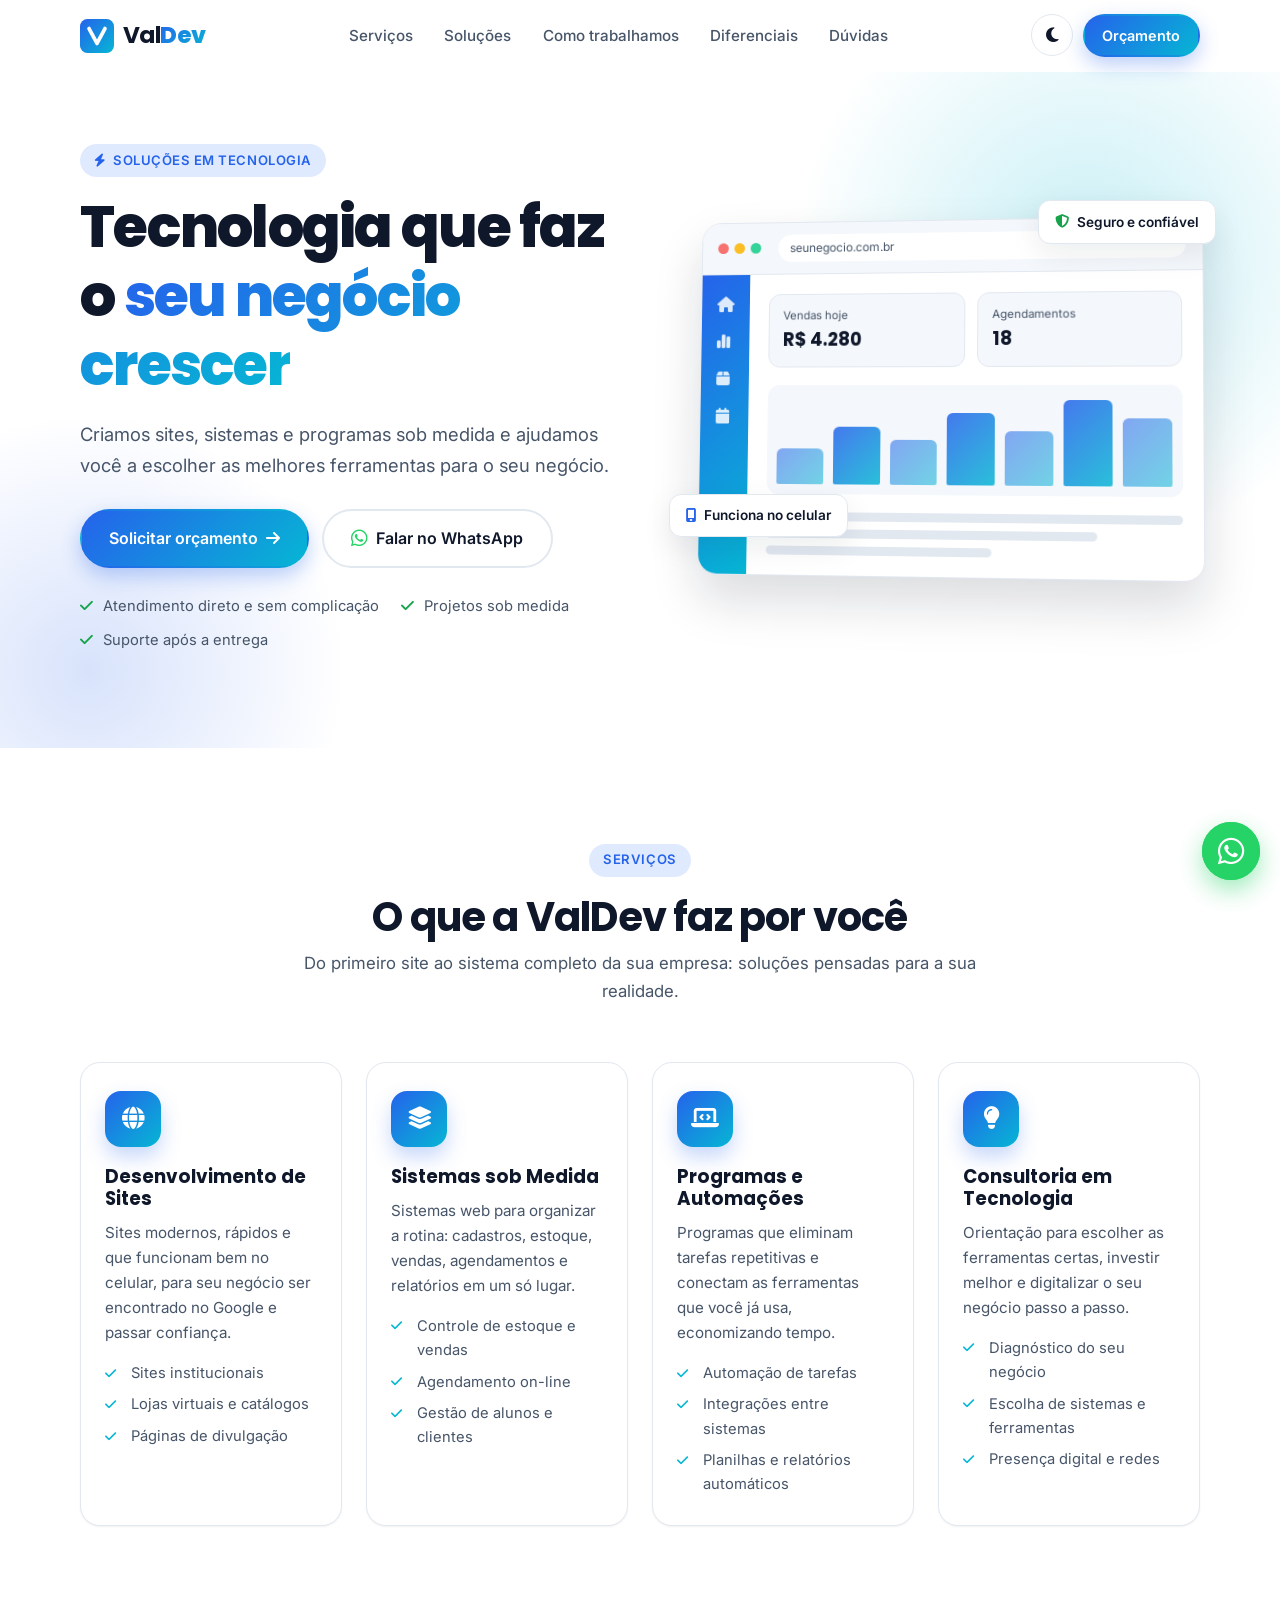
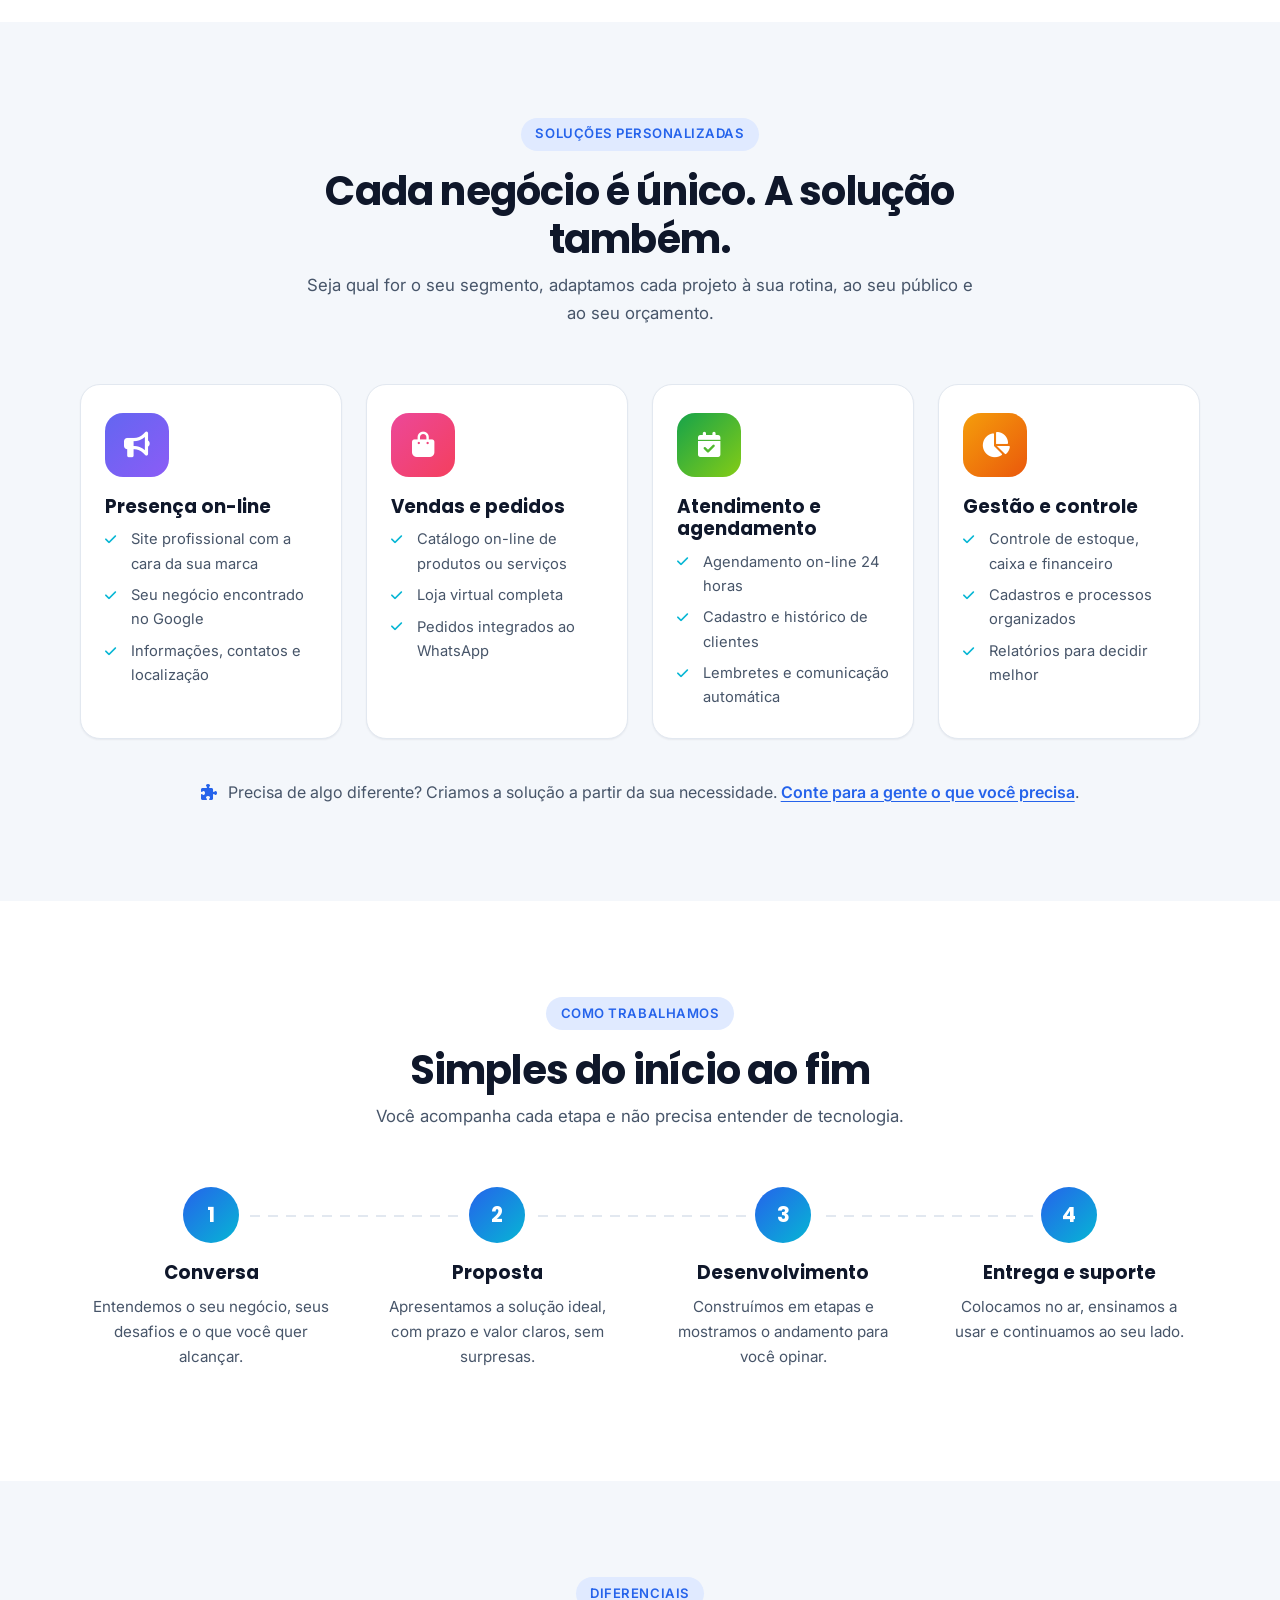
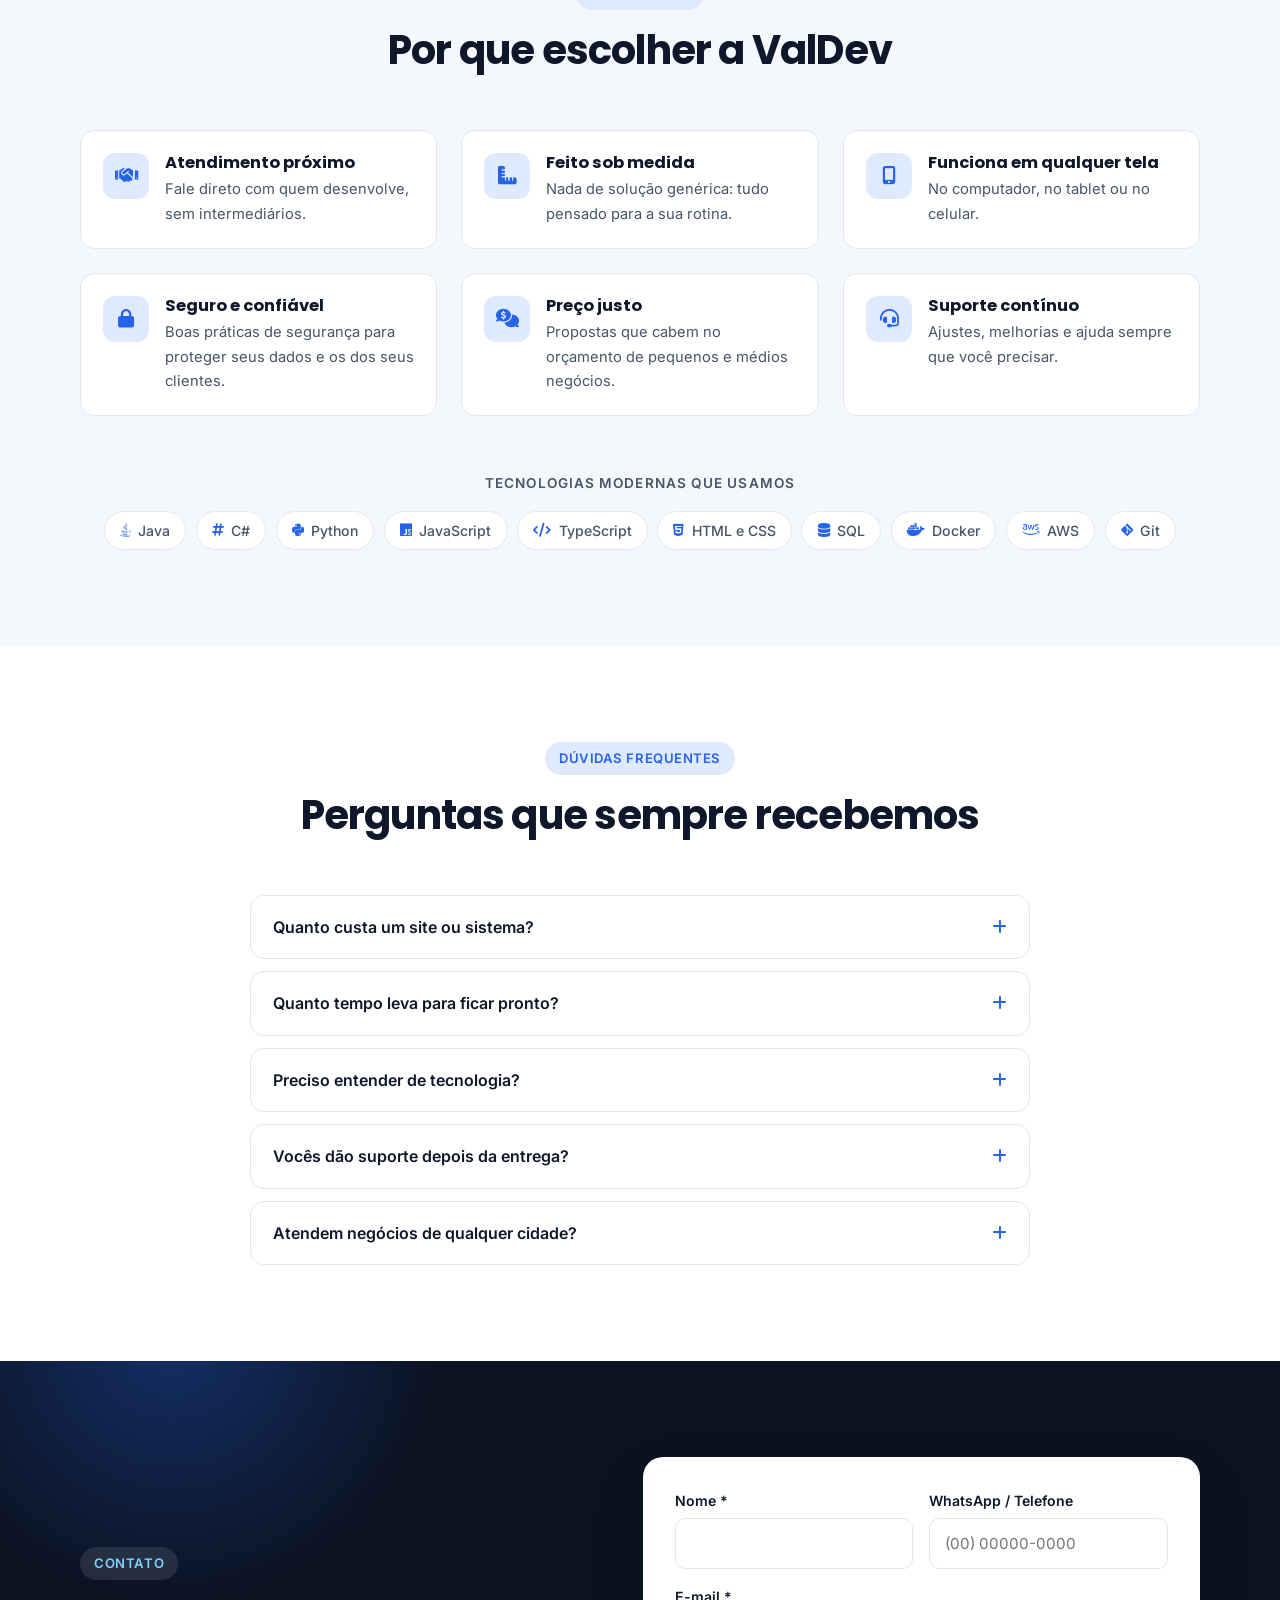
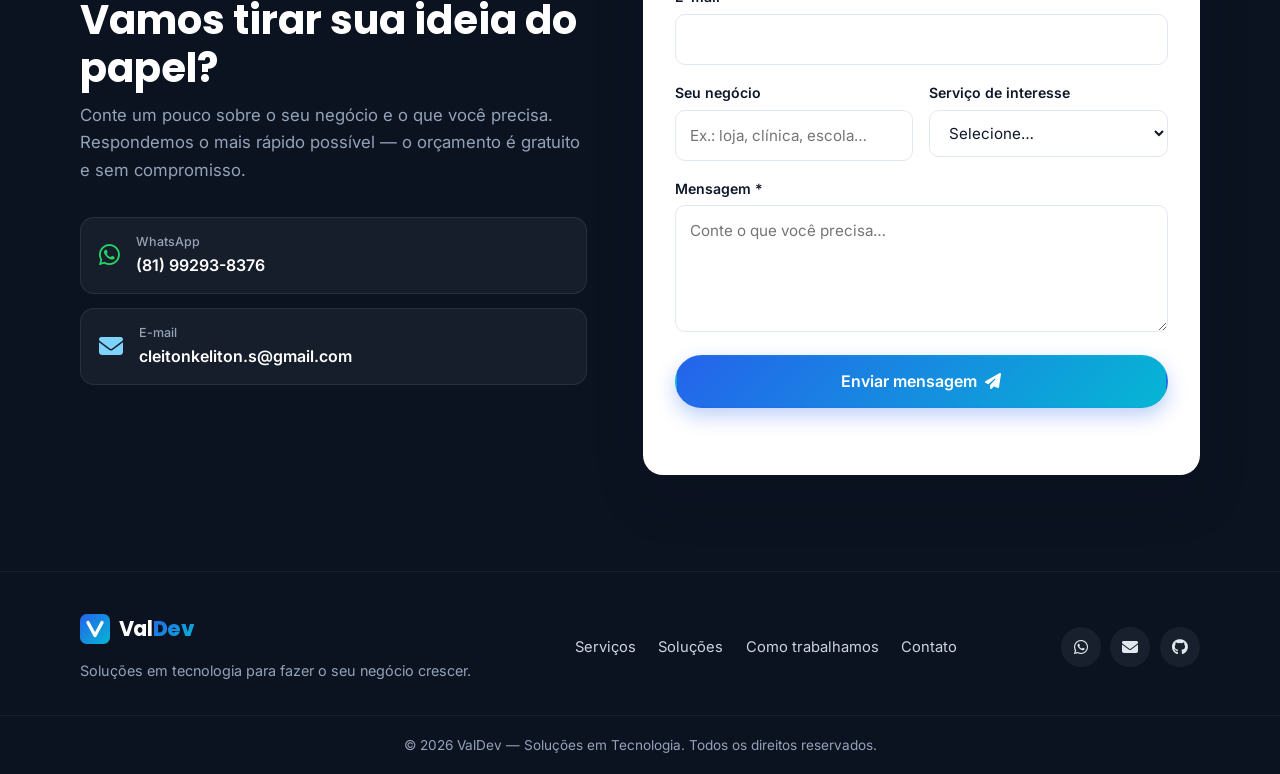
==== index.html @ 1cdb84f2 "Atualiza lista de tecnologias: linguagens e plataformas (inclui C#) Co-Authored-By: Claude Opus 5.5 " ====
<!DOCTYPE html>
<html lang="pt-BR">
<head>
  <meta charset="UTF-8">
  <meta name="viewport" content="width=device-width, initial-scale=1.0">
  <title>ValDev | Soluções em Tecnologia</title>
  <meta name="description" content="ValDev — desenvolvimento de sites, sistemas, programas e consultoria em tecnologia sob medida para o seu negócio.">
  <meta name="keywords" content="ValDev, desenvolvimento de sites, sistemas sob medida, programas, automação, consultoria em tecnologia">
  <meta name="theme-color" content="#2563eb">
  <meta name="color-scheme" content="light dark">

  <!-- Prévia ao compartilhar o link (WhatsApp, LinkedIn, etc.) -->
  <meta property="og:type" content="website">
  <meta property="og:title" content="ValDev | Soluções em Tecnologia">
  <meta property="og:description" content="Sites, sistemas, programas e consultoria sob medida para o seu negócio.">
  <meta property="og:url" content="https://valdev-tech.github.io/">
  <meta property="og:locale" content="pt_BR">

  <link rel="icon" href="favicon.svg" type="image/svg+xml">

  <!-- Aplica o tema salvo antes de pintar a página (evita "piscar") -->
  <script>
    (function () {
      var t = null;
      try { t = localStorage.getItem('valdev-theme'); } catch (e) {}
      if (!t) t = window.matchMedia('(prefers-color-scheme: dark)').matches ? 'dark' : 'light';
      document.documentElement.setAttribute('data-theme', t);
    })();
  </script>

  <link rel="preconnect" href="https://fonts.googleapis.com">
  <link rel="preconnect" href="https://fonts.gstatic.com" crossorigin>
  <link rel="stylesheet" href="https://fonts.googleapis.com/css2?family=Inter:wght@400;500;600&family=Poppins:wght@600;700;800&display=swap">
  <link rel="stylesheet" href="https://cdnjs.cloudflare.com/ajax/libs/font-awesome/6.5.2/css/all.min.css">
  <link rel="stylesheet" href="style.css">
</head>
<body>
  <a class="skip-link" href="#conteudo">Pular para o conteúdo</a>

  <!-- Cabeçalho -->
  <header class="header" id="topo">
    <div class="container header-inner">
      <a href="#inicio" class="logo" aria-label="ValDev — página inicial">
        <img src="favicon.svg" alt="" width="34" height="34">
        <span>Val<strong>Dev</strong></span>
      </a>

      <nav class="nav" aria-label="Menu principal">
        <ul id="nav-list" class="nav-list">
          <li><a href="#servicos">Serviços</a></li>
          <li><a href="#solucoes">Soluções</a></li>
          <li><a href="#processo">Como trabalhamos</a></li>
          <li><a href="#diferenciais">Diferenciais</a></li>
          <li><a href="#duvidas">Dúvidas</a></li>
          <li class="nav-cta-mobile"><a href="#contato" class="btn btn-primary">Solicitar orçamento</a></li>
        </ul>
      </nav>

      <div class="header-actions">
        <button id="theme-toggle" class="icon-btn" aria-label="Alternar tema claro/escuro">
          <i class="fa-solid fa-moon" aria-hidden="true"></i>
        </button>
        <a href="#contato" class="btn btn-primary btn-sm header-cta">Orçamento</a>
        <button id="menu-toggle" class="icon-btn menu-toggle" aria-label="Abrir menu" aria-expanded="false" aria-controls="nav-list">
          <i class="fa-solid fa-bars" aria-hidden="true"></i>
        </button>
      </div>
    </div>
  </header>

  <main id="conteudo">
    <!-- Início -->
    <section class="hero" id="inicio">
      <div class="container hero-inner">
        <div class="hero-text reveal">
          <span class="eyebrow"><i class="fa-solid fa-bolt" aria-hidden="true"></i> Soluções em tecnologia</span>
          <h1>Tecnologia que faz o <span class="gradient-text">seu negócio crescer</span></h1>
          <p class="lead">
            Criamos sites, sistemas e programas sob medida e ajudamos você a escolher
            as melhores ferramentas para o seu negócio.
          </p>
          <div class="hero-buttons">
            <a href="#contato" class="btn btn-primary btn-lg">Solicitar orçamento <i class="fa-solid fa-arrow-right" aria-hidden="true"></i></a>
            <a href="https://wa.me/5581992938376?text=Ol%C3%A1%2C%20ValDev!%20Gostaria%20de%20saber%20mais%20sobre%20os%20servi%C3%A7os." class="btn btn-outline btn-lg" target="_blank" rel="noopener noreferrer">
              <i class="fa-brands fa-whatsapp" aria-hidden="true"></i> Falar no WhatsApp
            </a>
          </div>
          <ul class="hero-points">
            <li><i class="fa-solid fa-check" aria-hidden="true"></i> Atendimento direto e sem complicação</li>
            <li><i class="fa-solid fa-check" aria-hidden="true"></i> Projetos sob medida</li>
            <li><i class="fa-solid fa-check" aria-hidden="true"></i> Suporte após a entrega</li>
          </ul>
        </div>

        <!-- Ilustração: janela de navegador com painel -->
        <div class="hero-visual reveal" aria-hidden="true">
          <div class="mock-window">
            <div class="mock-bar"><span></span><span></span><span></span><div class="mock-url">seunegocio.com.br</div></div>
            <div class="mock-body">
              <div class="mock-side">
                <i class="fa-solid fa-house"></i><i class="fa-solid fa-chart-simple"></i><i class="fa-solid fa-box"></i><i class="fa-solid fa-calendar"></i>
              </div>
              <div class="mock-main">
                <div class="mock-cards">
                  <div class="mock-card"><small>Vendas hoje</small><b>R$ 4.280</b></div>
                  <div class="mock-card"><small>Agendamentos</small><b>18</b></div>
                </div>
                <div class="mock-chart">
                  <span style="--h:40%"></span><span style="--h:65%"></span><span style="--h:50%"></span><span style="--h:80%"></span><span style="--h:60%"></span><span style="--h:95%"></span><span style="--h:75%"></span>
                </div>
                <div class="mock-lines"><span></span><span></span><span></span></div>
              </div>
            </div>
          </div>
          <div class="floating-badge badge-1"><i class="fa-solid fa-mobile-screen"></i> Funciona no celular</div>
          <div class="floating-badge badge-2"><i class="fa-solid fa-shield-halved"></i> Seguro e confiável</div>
        </div>
      </div>
    </section>

    <!-- Serviços -->
    <section class="section" id="servicos">
      <div class="container">
        <header class="section-head reveal">
          <span class="eyebrow">Serviços</span>
          <h2>O que a ValDev faz por você</h2>
          <p>Do primeiro site ao sistema completo da sua empresa: soluções pensadas para a sua realidade.</p>
        </header>

        <div class="grid grid-4">
          <article class="card service reveal">
            <div class="card-icon"><i class="fa-solid fa-globe" aria-hidden="true"></i></div>
            <h3>Desenvolvimento de Sites</h3>
            <p>Sites modernos, rápidos e que funcionam bem no celular, para seu negócio ser encontrado no Google e passar confiança.</p>
            <ul class="check-list">
              <li>Sites institucionais</li>
              <li>Lojas virtuais e catálogos</li>
              <li>Páginas de divulgação</li>
            </ul>
          </article>

          <article class="card service reveal">
            <div class="card-icon"><i class="fa-solid fa-layer-group" aria-hidden="true"></i></div>
            <h3>Sistemas sob Medida</h3>
            <p>Sistemas web para organizar a rotina: cadastros, estoque, vendas, agendamentos e relatórios em um só lugar.</p>
            <ul class="check-list">
              <li>Controle de estoque e vendas</li>
              <li>Agendamento on-line</li>
              <li>Gestão de alunos e clientes</li>
            </ul>
          </article>

          <article class="card service reveal">
            <div class="card-icon"><i class="fa-solid fa-laptop-code" aria-hidden="true"></i></div>
            <h3>Programas e Automações</h3>
            <p>Programas que eliminam tarefas repetitivas e conectam as ferramentas que você já usa, economizando tempo.</p>
            <ul class="check-list">
              <li>Automação de tarefas</li>
              <li>Integrações entre sistemas</li>
              <li>Planilhas e relatórios automáticos</li>
            </ul>
          </article>

          <article class="card service reveal">
            <div class="card-icon"><i class="fa-solid fa-lightbulb" aria-hidden="true"></i></div>
            <h3>Consultoria em Tecnologia</h3>
            <p>Orientação para escolher as ferramentas certas, investir melhor e digitalizar o seu negócio passo a passo.</p>
            <ul class="check-list">
              <li>Diagnóstico do seu negócio</li>
              <li>Escolha de sistemas e ferramentas</li>
              <li>Presença digital e redes</li>
            </ul>
          </article>
        </div>
      </div>
    </section>

    <!-- Soluções personalizadas -->
    <section class="section section-alt" id="solucoes">
      <div class="container">
        <header class="section-head reveal">
          <span class="eyebrow">Soluções personalizadas</span>
          <h2>Cada negócio é único. A solução também.</h2>
          <p>Seja qual for o seu segmento, adaptamos cada projeto à sua rotina, ao seu público e ao seu orçamento.</p>
        </header>

        <div class="grid grid-4">
          <article class="card segment reveal">
            <div class="segment-icon s-1"><i class="fa-solid fa-bullhorn" aria-hidden="true"></i></div>
            <h3>Presença on-line</h3>
            <ul class="check-list">
              <li>Site profissional com a cara da sua marca</li>
              <li>Seu negócio encontrado no Google</li>
              <li>Informações, contatos e localização</li>
            </ul>
          </article>

          <article class="card segment reveal">
            <div class="segment-icon s-2"><i class="fa-solid fa-bag-shopping" aria-hidden="true"></i></div>
            <h3>Vendas e pedidos</h3>
            <ul class="check-list">
              <li>Catálogo on-line de produtos ou serviços</li>
              <li>Loja virtual completa</li>
              <li>Pedidos integrados ao WhatsApp</li>
            </ul>
          </article>

          <article class="card segment reveal">
            <div class="segment-icon s-3"><i class="fa-solid fa-calendar-check" aria-hidden="true"></i></div>
            <h3>Atendimento e agendamento</h3>
            <ul class="check-list">
              <li>Agendamento on-line 24 horas</li>
              <li>Cadastro e histórico de clientes</li>
              <li>Lembretes e comunicação automática</li>
            </ul>
          </article>

          <article class="card segment reveal">
            <div class="segment-icon s-4"><i class="fa-solid fa-chart-pie" aria-hidden="true"></i></div>
            <h3>Gestão e controle</h3>
            <ul class="check-list">
              <li>Controle de estoque, caixa e financeiro</li>
              <li>Cadastros e processos organizados</li>
              <li>Relatórios para decidir melhor</li>
            </ul>
          </article>
        </div>

        <p class="segment-more reveal">
          <i class="fa-solid fa-puzzle-piece" aria-hidden="true"></i>
          Precisa de algo diferente? Criamos a solução a partir da sua necessidade.
          <a href="#contato">Conte para a gente o que você precisa</a>.
        </p>
      </div>
    </section>

    <!-- Como trabalhamos -->
    <section class="section" id="processo">
      <div class="container">
        <header class="section-head reveal">
          <span class="eyebrow">Como trabalhamos</span>
          <h2>Simples do início ao fim</h2>
          <p>Você acompanha cada etapa e não precisa entender de tecnologia.</p>
        </header>

        <ol class="steps">
          <li class="step reveal">
            <span class="step-num">1</span>
            <h3>Conversa</h3>
            <p>Entendemos o seu negócio, seus desafios e o que você quer alcançar.</p>
          </li>
          <li class="step reveal">
            <span class="step-num">2</span>
            <h3>Proposta</h3>
            <p>Apresentamos a solução ideal, com prazo e valor claros, sem surpresas.</p>
          </li>
          <li class="step reveal">
            <span class="step-num">3</span>
            <h3>Desenvolvimento</h3>
            <p>Construímos em etapas e mostramos o andamento para você opinar.</p>
          </li>
          <li class="step reveal">
            <span class="step-num">4</span>
            <h3>Entrega e suporte</h3>
            <p>Colocamos no ar, ensinamos a usar e continuamos ao seu lado.</p>
          </li>
        </ol>
      </div>
    </section>

    <!-- Diferenciais -->
    <section class="section section-alt" id="diferenciais">
      <div class="container">
        <header class="section-head reveal">
          <span class="eyebrow">Diferenciais</span>
          <h2>Por que escolher a ValDev</h2>
        </header>

        <div class="grid grid-3">
          <div class="feature reveal">
            <i class="fa-solid fa-handshake" aria-hidden="true"></i>
            <div><h3>Atendimento próximo</h3><p>Fale direto com quem desenvolve, sem intermediários.</p></div>
          </div>
          <div class="feature reveal">
            <i class="fa-solid fa-ruler-combined" aria-hidden="true"></i>
            <div><h3>Feito sob medida</h3><p>Nada de solução genérica: tudo pensado para a sua rotina.</p></div>
          </div>
          <div class="feature reveal">
            <i class="fa-solid fa-mobile-screen-button" aria-hidden="true"></i>
            <div><h3>Funciona em qualquer tela</h3><p>No computador, no tablet ou no celular.</p></div>
          </div>
          <div class="feature reveal">
            <i class="fa-solid fa-lock" aria-hidden="true"></i>
            <div><h3>Seguro e confiável</h3><p>Boas práticas de segurança para proteger seus dados e os dos seus clientes.</p></div>
          </div>
          <div class="feature reveal">
            <i class="fa-solid fa-comments-dollar" aria-hidden="true"></i>
            <div><h3>Preço justo</h3><p>Propostas que cabem no orçamento de pequenos e médios negócios.</p></div>
          </div>
          <div class="feature reveal">
            <i class="fa-solid fa-headset" aria-hidden="true"></i>
            <div><h3>Suporte contínuo</h3><p>Ajustes, melhorias e ajuda sempre que você precisar.</p></div>
          </div>
        </div>

        <div class="tech reveal">
          <p>Tecnologias modernas que usamos</p>
          <ul class="tech-list">
            <li><i class="fa-brands fa-java" aria-hidden="true"></i> Java</li>
            <li><i class="fa-solid fa-hashtag" aria-hidden="true"></i> C#</li>
            <li><i class="fa-brands fa-python" aria-hidden="true"></i> Python</li>
            <li><i class="fa-brands fa-js" aria-hidden="true"></i> JavaScript</li>
            <li><i class="fa-solid fa-code" aria-hidden="true"></i> TypeScript</li>
            <li><i class="fa-brands fa-html5" aria-hidden="true"></i> HTML e CSS</li>
            <li><i class="fa-solid fa-database" aria-hidden="true"></i> SQL</li>
            <li><i class="fa-brands fa-docker" aria-hidden="true"></i> Docker</li>
            <li><i class="fa-brands fa-aws" aria-hidden="true"></i> AWS</li>
            <li><i class="fa-brands fa-git-alt" aria-hidden="true"></i> Git</li>
          </ul>
        </div>
      </div>
    </section>

    <!-- Dúvidas -->
    <section class="section" id="duvidas">
      <div class="container container-narrow">
        <header class="section-head reveal">
          <span class="eyebrow">Dúvidas frequentes</span>
          <h2>Perguntas que sempre recebemos</h2>
        </header>

        <div class="faq reveal">
          <details>
            <summary>Quanto custa um site ou sistema?</summary>
            <p>Depende do tamanho e das funcionalidades do projeto. Depois de uma conversa rápida, enviamos uma proposta com valor fechado e sem compromisso.</p>
          </details>
          <details>
            <summary>Quanto tempo leva para ficar pronto?</summary>
            <p>Um site simples pode ficar pronto em poucas semanas; sistemas maiores são entregues em etapas, para você já começar a usar o quanto antes. O prazo é definido na proposta.</p>
          </details>
          <details>
            <summary>Preciso entender de tecnologia?</summary>
            <p>Não. Explicamos tudo de forma simples, cuidamos da parte técnica e ensinamos você e sua equipe a usar a solução.</p>
          </details>
          <details>
            <summary>Vocês dão suporte depois da entrega?</summary>
            <p>Sim. Continuamos disponíveis para tirar dúvidas, fazer ajustes e evoluir o projeto conforme o seu negócio cresce.</p>
          </details>
          <details>
            <summary>Atendem negócios de qualquer cidade?</summary>
            <p>Sim. Trabalhamos de forma remota, com reuniões por vídeo e contato pelo WhatsApp, atendendo clientes de qualquer lugar do Brasil.</p>
          </details>
        </div>
      </div>
    </section>

    <!-- Contato -->
    <section class="section section-contact" id="contato">
      <div class="container contact-inner">
        <div class="contact-info reveal">
          <span class="eyebrow eyebrow-light">Contato</span>
          <h2>Vamos tirar sua ideia do papel?</h2>
          <p>Conte um pouco sobre o seu negócio e o que você precisa. Respondemos o mais rápido possível — o orçamento é gratuito e sem compromisso.</p>

          <ul class="contact-list">
            <li>
              <a href="https://wa.me/5581992938376?text=Ol%C3%A1%2C%20ValDev!%20Gostaria%20de%20um%20or%C3%A7amento." target="_blank" rel="noopener noreferrer">
                <i class="fa-brands fa-whatsapp" aria-hidden="true"></i>
                <span><small>WhatsApp</small>(81) 99293-8376</span>
              </a>
            </li>
            <li>
              <a href="mailto:cleitonkeliton.s@gmail.com?subject=Contato%20via%20site%20ValDev">
                <i class="fa-solid fa-envelope" aria-hidden="true"></i>
                <span><small>E-mail</small>cleitonkeliton.s@gmail.com</span>
              </a>
            </li>
          </ul>
        </div>

        <form id="contact-form" class="contact-form reveal" action="https://formspree.io/f/movdywgb" method="POST" novalidate>
          <input type="hidden" name="_subject" value="Novo contato pelo site ValDev">

          <div class="form-row">
            <div class="field">
              <label for="nome">Nome *</label>
              <input type="text" id="nome" name="nome" autocomplete="name" required>
            </div>
            <div class="field">
              <label for="telefone">WhatsApp / Telefone</label>
              <input type="tel" id="telefone" name="telefone" autocomplete="tel" placeholder="(00) 00000-0000">
            </div>
          </div>

          <div class="field">
            <label for="email">E-mail *</label>
            <input type="email" id="email" name="email" autocomplete="email" required>
          </div>

          <div class="form-row">
            <div class="field">
              <label for="negocio">Seu negócio</label>
              <input type="text" id="negocio" name="negocio" placeholder="Ex.: loja, clínica, escola…">
            </div>
            <div class="field">
              <label for="servico">Serviço de interesse</label>
              <select id="servico" name="servico">
                <option value="">Selecione…</option>
                <option>Site</option>
                <option>Sistema</option>
                <option>Programa / Automação</option>
                <option>Consultoria</option>
                <option>Ainda não sei</option>
              </select>
            </div>
          </div>

          <div class="field">
            <label for="mensagem">Mensagem *</label>
            <textarea id="mensagem" name="mensagem" rows="4" placeholder="Conte o que você precisa…" required></textarea>
          </div>

          <button type="submit" class="btn btn-primary btn-lg btn-block">
            Enviar mensagem <i class="fa-solid fa-paper-plane" aria-hidden="true"></i>
          </button>
          <p id="form-status" class="form-status" role="status" aria-live="polite"></p>
        </form>
      </div>
    </section>
  </main>

  <!-- Rodapé -->
  <footer class="footer">
    <div class="container footer-inner">
      <div class="footer-brand">
        <a href="#inicio" class="logo">
          <img src="favicon.svg" alt="" width="30" height="30">
          <span>Val<strong>Dev</strong></span>
        </a>
        <p>Soluções em tecnologia para fazer o seu negócio crescer.</p>
      </div>
      <nav class="footer-links" aria-label="Links do rodapé">
        <a href="#servicos">Serviços</a>
        <a href="#solucoes">Soluções</a>
        <a href="#processo">Como trabalhamos</a>
        <a href="#contato">Contato</a>
      </nav>
      <div class="footer-social">
        <a href="https://wa.me/5581992938376" target="_blank" rel="noopener noreferrer" aria-label="WhatsApp"><i class="fa-brands fa-whatsapp" aria-hidden="true"></i></a>
        <a href="mailto:cleitonkeliton.s@gmail.com" aria-label="E-mail"><i class="fa-solid fa-envelope" aria-hidden="true"></i></a>
        <a href="https://github.com/valdev-tech" target="_blank" rel="noopener noreferrer" aria-label="GitHub"><i class="fa-brands fa-github" aria-hidden="true"></i></a>
      </div>
    </div>
    <p class="copyright">© <span id="ano">2026</span> ValDev — Soluções em Tecnologia. Todos os direitos reservados.</p>
  </footer>

  <!-- Botão flutuante de WhatsApp -->
  <a href="https://wa.me/5581992938376?text=Ol%C3%A1%2C%20ValDev!%20Vim%20pelo%20site." class="whatsapp-float" target="_blank" rel="noopener noreferrer" aria-label="Conversar no WhatsApp">
    <i class="fa-brands fa-whatsapp" aria-hidden="true"></i>
  </a>

  <script src="script.js"></script>
</body>
</html>
---- style.css ----
/* =========================================================
   ValDev — Soluções em Tecnologia
   ========================================================= */

/* ---------- Tokens (tema claro) ---------- */
:root {
  --brand-1: #2563eb;
  --brand-2: #06b6d4;
  --brand-gradient: linear-gradient(135deg, var(--brand-1), var(--brand-2));
  --whatsapp: #25d366;

  --bg: #ffffff;
  --bg-alt: #f4f7fb;
  --surface: #ffffff;
  --text: #0f172a;
  --text-muted: #475569;
  --border: #e2e8f0;
  --primary: #2563eb;
  --primary-hover: #1d4ed8;
  --primary-soft: #e0eaff;
  --header-bg: rgba(255, 255, 255, 0.85);
  --shadow-sm: 0 1px 2px rgba(15, 23, 42, 0.06);
  --shadow-md: 0 10px 30px rgba(15, 23, 42, 0.08);
  --shadow-lg: 0 25px 50px rgba(15, 23, 42, 0.15);

  --contact-bg: #0b1220;
  --success: #16a34a;
  --error: #dc2626;

  --font-body: 'Inter', system-ui, -apple-system, 'Segoe UI', Roboto, sans-serif;
  --font-head: 'Poppins', var(--font-body);

  --radius: 14px;
  --radius-lg: 20px;
  --container: 1160px;
  --header-h: 72px;
  --ease: cubic-bezier(0.4, 0, 0.2, 1);
}

/* ---------- Tokens (tema escuro) ---------- */
[data-theme="dark"] {
  --bg: #0b1220;
  --bg-alt: #0f1a2e;
  --surface: #131f36;
  --text: #e2e8f0;
  --text-muted: #94a3b8;
  --border: #1f2d47;
  --primary: #3b82f6;
  --primary-hover: #60a5fa;
  --primary-soft: rgba(59, 130, 246, 0.15);
  --header-bg: rgba(11, 18, 32, 0.85);
  --shadow-sm: 0 1px 2px rgba(0, 0, 0, 0.3);
  --shadow-md: 0 10px 30px rgba(0, 0, 0, 0.35);
  --shadow-lg: 0 25px 50px rgba(0, 0, 0, 0.5);
  --contact-bg: #060b16;
}

/* ---------- Base ---------- */
*, *::before, *::after { box-sizing: border-box; }

html {
  scroll-behavior: smooth;
  scroll-padding-top: calc(var(--header-h) + 8px);
  -webkit-text-size-adjust: 100%;
}

body {
  margin: 0;
  font-family: var(--font-body);
  font-size: 1rem;
  line-height: 1.65;
  color: var(--text);
  background: var(--bg);
  transition: background-color 0.3s var(--ease), color 0.3s var(--ease);
  overflow-x: hidden;
}

h1, h2, h3 {
  font-family: var(--font-head);
  line-height: 1.2;
  margin: 0 0 0.6rem;
  color: var(--text);
}

p { margin: 0 0 1rem; }
a { color: var(--primary); text-decoration: none; }
a:hover { color: var(--primary-hover); }
img { max-width: 100%; display: block; }
ul, ol { margin: 0; padding: 0; list-style: none; }

:focus-visible {
  outline: 3px solid var(--brand-2);
  outline-offset: 3px;
  border-radius: 6px;
}

.skip-link {
  position: absolute;
  left: 1rem;
  top: -100px;
  z-index: 200;
  padding: 0.6rem 1rem;
  background: var(--primary);
  color: #fff;
  border-radius: 8px;
}
.skip-link:focus { top: 1rem; color: #fff; }

.container {
  width: 100%;
  max-width: var(--container);
  margin: 0 auto;
  padding: 0 20px;
}
.container-narrow { max-width: 820px; }

.gradient-text {
  background: var(--brand-gradient);
  -webkit-background-clip: text;
  background-clip: text;
  color: transparent;
}

/* ---------- Botões ---------- */
.btn {
  display: inline-flex;
  align-items: center;
  justify-content: center;
  gap: 0.5rem;
  padding: 0.75rem 1.4rem;
  border-radius: 999px;
  border: 2px solid transparent;
  font-family: var(--font-body);
  font-weight: 600;
  font-size: 0.95rem;
  cursor: pointer;
  transition: transform 0.2s var(--ease), box-shadow 0.2s var(--ease), background 0.2s var(--ease), color 0.2s var(--ease);
  white-space: nowrap;
}
.btn:hover { transform: translateY(-2px); }
.btn:disabled { opacity: 0.6; cursor: wait; transform: none; }

.btn-primary {
  background: var(--brand-gradient);
  color: #fff;
  box-shadow: 0 8px 20px rgba(37, 99, 235, 0.3);
}
.btn-primary:hover { color: #fff; box-shadow: 0 12px 28px rgba(37, 99, 235, 0.4); }

.btn-outline {
  background: transparent;
  color: var(--text);
  border-color: var(--border);
}
.btn-outline:hover { border-color: var(--whatsapp); color: var(--text); }
.btn-outline .fa-whatsapp { color: var(--whatsapp); font-size: 1.2em; }

.btn-sm { padding: 0.5rem 1.1rem; font-size: 0.9rem; }
.btn-lg { padding: 0.9rem 1.7rem; font-size: 1rem; }
.btn-block { width: 100%; }

.icon-btn {
  display: inline-grid;
  place-items: center;
  width: 42px;
  height: 42px;
  border-radius: 50%;
  border: 1px solid var(--border);
  background: var(--surface);
  color: var(--text);
  font-size: 1.05rem;
  cursor: pointer;
  transition: background 0.2s var(--ease), transform 0.2s var(--ease);
}
.icon-btn:hover { background: var(--primary-soft); transform: rotate(-8deg); }

/* ---------- Cabeçalho ---------- */
.header {
  position: sticky;
  top: 0;
  z-index: 100;
  height: var(--header-h);
  background: var(--header-bg);
  backdrop-filter: saturate(180%) blur(12px);
  -webkit-backdrop-filter: saturate(180%) blur(12px);
  border-bottom: 1px solid transparent;
  transition: border-color 0.3s var(--ease), box-shadow 0.3s var(--ease);
}
.header.scrolled { border-bottom-color: var(--border); box-shadow: var(--shadow-sm); }

.header-inner {
  height: 100%;
  display: flex;
  align-items: center;
  justify-content: space-between;
  gap: 1rem;
}

.logo {
  display: inline-flex;
  align-items: center;
  gap: 0.55rem;
  font-family: var(--font-head);
  font-size: 1.45rem;
  font-weight: 700;
  color: var(--text);
  letter-spacing: -0.02em;
}
.logo:hover { color: var(--text); }
.logo strong { font-weight: 800; background: var(--brand-gradient); -webkit-background-clip: text; background-clip: text; color: transparent; }

.nav-list { display: flex; align-items: center; gap: 0.25rem; }
.nav-list a {
  display: block;
  padding: 0.5rem 0.85rem;
  border-radius: 999px;
  color: var(--text-muted);
  font-weight: 500;
  font-size: 0.95rem;
  transition: color 0.2s var(--ease), background 0.2s var(--ease);
}
.nav-list a:hover, .nav-list a.active { color: var(--primary); background: var(--primary-soft); }
.nav-cta-mobile { display: none; }

.header-actions { display: flex; align-items: center; gap: 0.6rem; }
.menu-toggle { display: none; }

/* ---------- Hero ---------- */
.hero {
  position: relative;
  padding: 72px 0 96px;
  overflow: hidden;
}
.hero::before {
  content: "";
  position: absolute;
  inset: -20% -10% auto auto;
  width: 640px;
  height: 640px;
  background: radial-gradient(circle, rgba(6, 182, 212, 0.22), transparent 65%);
  pointer-events: none;
}
.hero::after {
  content: "";
  position: absolute;
  inset: auto auto -30% -15%;
  width: 560px;
  height: 560px;
  background: radial-gradient(circle, rgba(37, 99, 235, 0.18), transparent 65%);
  pointer-events: none;
}

.hero-inner {
  position: relative;
  z-index: 1;
  display: grid;
  grid-template-columns: 1.1fr 1fr;
  align-items: center;
  gap: 56px;
}

.eyebrow {
  display: inline-flex;
  align-items: center;
  gap: 0.45rem;
  padding: 0.35rem 0.9rem;
  margin-bottom: 1rem;
  border-radius: 999px;
  background: var(--primary-soft);
  color: var(--primary);
  font-size: 0.82rem;
  font-weight: 600;
  letter-spacing: 0.04em;
  text-transform: uppercase;
}
.eyebrow-light { background: rgba(255, 255, 255, 0.1); color: #7dd3fc; }

.hero h1 {
  font-size: clamp(2.2rem, 5vw, 3.6rem);
  font-weight: 800;
  letter-spacing: -0.03em;
  margin-bottom: 1.2rem;
}
.lead { font-size: 1.15rem; color: var(--text-muted); max-width: 560px; }

.hero-buttons { display: flex; flex-wrap: wrap; gap: 0.8rem; margin: 1.8rem 0 1.6rem; }

.hero-points { display: flex; flex-wrap: wrap; gap: 0.6rem 1.4rem; color: var(--text-muted); font-size: 0.92rem; }
.hero-points i { color: var(--success); margin-right: 0.35rem; }

/* Ilustração */
.hero-visual { position: relative; }

.mock-window {
  background: var(--surface);
  border: 1px solid var(--border);
  border-radius: var(--radius-lg);
  box-shadow: var(--shadow-lg);
  overflow: hidden;
  transform: perspective(1200px) rotateY(-6deg) rotateX(3deg);
}
.mock-bar {
  display: flex;
  align-items: center;
  gap: 6px;
  padding: 12px 16px;
  background: var(--bg-alt);
  border-bottom: 1px solid var(--border);
}
.mock-bar > span { width: 11px; height: 11px; border-radius: 50%; background: #f87171; }
.mock-bar > span:nth-child(2) { background: #fbbf24; }
.mock-bar > span:nth-child(3) { background: #34d399; }
.mock-url {
  flex: 1;
  margin-left: 12px;
  padding: 4px 12px;
  border-radius: 999px;
  background: var(--surface);
  color: var(--text-muted);
  font-size: 0.75rem;
}

.mock-body { display: flex; min-height: 300px; }
.mock-side {
  display: flex;
  flex-direction: column;
  gap: 22px;
  padding: 22px 16px;
  background: var(--brand-gradient);
  color: rgba(255, 255, 255, 0.85);
}
.mock-main { flex: 1; padding: 20px; display: flex; flex-direction: column; gap: 18px; }

.mock-cards { display: grid; grid-template-columns: 1fr 1fr; gap: 12px; }
.mock-card {
  padding: 12px 14px;
  border: 1px solid var(--border);
  border-radius: 12px;
  background: var(--bg-alt);
}
.mock-card small { display: block; color: var(--text-muted); font-size: 0.72rem; }
.mock-card b { font-family: var(--font-head); font-size: 1.15rem; }

.mock-chart {
  display: flex;
  align-items: flex-end;
  gap: 10px;
  height: 110px;
  padding: 10px;
  border-radius: 12px;
  background: var(--bg-alt);
}
.mock-chart span {
  flex: 1;
  height: var(--h);
  border-radius: 6px 6px 2px 2px;
  background: var(--brand-gradient);
  opacity: 0.85;
  animation: grow 1.2s var(--ease) both;
}
.mock-chart span:nth-child(odd) { opacity: 0.55; }
@keyframes grow { from { height: 0; } }

.mock-lines { display: grid; gap: 8px; }
.mock-lines span { height: 9px; border-radius: 6px; background: var(--border); }
.mock-lines span:nth-child(2) { width: 80%; }
.mock-lines span:nth-child(3) { width: 55%; }

.floating-badge {
  position: absolute;
  display: inline-flex;
  align-items: center;
  gap: 0.5rem;
  padding: 0.6rem 1rem;
  border-radius: 12px;
  background: var(--surface);
  border: 1px solid var(--border);
  box-shadow: var(--shadow-md);
  font-size: 0.85rem;
  font-weight: 600;
  animation: float 5s ease-in-out infinite;
}
.floating-badge i { color: var(--primary); }
.badge-1 { left: -24px; bottom: 40px; }
.badge-2 { right: -16px; top: -18px; animation-delay: -2.5s; }
.badge-2 i { color: var(--success); }
@keyframes float { 50% { transform: translateY(-10px); } }

/* ---------- Seções ---------- */
.section { padding: 96px 0; }
.section-alt { background: var(--bg-alt); }

.section-head { text-align: center; max-width: 680px; margin: 0 auto 56px; }
.section-head h2 { font-size: clamp(1.8rem, 3.5vw, 2.5rem); font-weight: 700; letter-spacing: -0.02em; }
.section-head p { color: var(--text-muted); font-size: 1.05rem; margin: 0; }

.grid { display: grid; gap: 24px; }
.grid-3 { grid-template-columns: repeat(3, 1fr); }
.grid-4 { grid-template-columns: repeat(4, 1fr); }

.card {
  position: relative;
  padding: 28px 24px;
  background: var(--surface);
  border: 1px solid var(--border);
  border-radius: var(--radius-lg);
  box-shadow: var(--shadow-sm);
  transition: transform 0.3s var(--ease), box-shadow 0.3s var(--ease), border-color 0.3s var(--ease);
}
.card:hover { transform: translateY(-6px); box-shadow: var(--shadow-md); border-color: transparent; }
.card h3 { font-size: 1.15rem; }
.card p { color: var(--text-muted); font-size: 0.95rem; }

.card-icon {
  display: grid;
  place-items: center;
  width: 56px;
  height: 56px;
  margin-bottom: 1.2rem;
  border-radius: 16px;
  background: var(--brand-gradient);
  color: #fff;
  font-size: 1.4rem;
  box-shadow: 0 10px 20px rgba(37, 99, 235, 0.25);
}

.check-list { display: grid; gap: 0.45rem; font-size: 0.92rem; color: var(--text-muted); }
.check-list li { position: relative; padding-left: 1.6rem; }
.check-list li::before {
  content: "\f00c";
  font-family: "Font Awesome 6 Free";
  font-weight: 900;
  position: absolute;
  left: 0;
  top: 0.1rem;
  font-size: 0.8rem;
  color: var(--brand-2);
}

/* Segmentos */
.segment-icon {
  display: grid;
  place-items: center;
  width: 64px;
  height: 64px;
  margin-bottom: 1.2rem;
  border-radius: 18px;
  font-size: 1.6rem;
  color: #fff;
}
.s-1 { background: linear-gradient(135deg, #6366f1, #8b5cf6); }
.s-2 { background: linear-gradient(135deg, #ec4899, #f43f5e); }
.s-3 { background: linear-gradient(135deg, #16a34a, #84cc16); }
.s-4 { background: linear-gradient(135deg, #f59e0b, #ea580c); }

.segment-more {
  margin: 40px auto 0;
  text-align: center;
  color: var(--text-muted);
}
.segment-more i { color: var(--primary); margin-right: 0.4rem; }
.segment-more a { font-weight: 600; text-decoration: underline; text-underline-offset: 3px; }

/* Como trabalhamos */
.steps {
  display: grid;
  grid-template-columns: repeat(4, 1fr);
  gap: 24px;
  counter-reset: step;
  position: relative;
}
.steps::before {
  content: "";
  position: absolute;
  top: 28px;
  left: 12%;
  right: 12%;
  height: 2px;
  background: repeating-linear-gradient(90deg, var(--border) 0 10px, transparent 10px 18px);
}
.step { position: relative; text-align: center; padding: 0 8px; }
.step-num {
  position: relative;
  display: grid;
  place-items: center;
  width: 56px;
  height: 56px;
  margin: 0 auto 1.2rem;
  border-radius: 50%;
  background: var(--brand-gradient);
  color: #fff;
  font-family: var(--font-head);
  font-size: 1.3rem;
  font-weight: 700;
  box-shadow: 0 0 0 8px var(--bg);
}
.step h3 { font-size: 1.15rem; }
.step p { color: var(--text-muted); font-size: 0.95rem; }

/* Diferenciais */
.feature {
  display: flex;
  gap: 1rem;
  padding: 22px;
  border-radius: var(--radius);
  background: var(--surface);
  border: 1px solid var(--border);
}
.feature > i {
  flex-shrink: 0;
  display: grid;
  place-items: center;
  width: 46px;
  height: 46px;
  border-radius: 12px;
  background: var(--primary-soft);
  color: var(--primary);
  font-size: 1.15rem;
}
.feature h3 { font-size: 1.02rem; margin-bottom: 0.3rem; }
.feature p { margin: 0; color: var(--text-muted); font-size: 0.92rem; }

.tech { margin-top: 56px; text-align: center; }
.tech > p { color: var(--text-muted); font-size: 0.85rem; font-weight: 600; text-transform: uppercase; letter-spacing: 0.08em; }
.tech-list { display: flex; flex-wrap: wrap; justify-content: center; gap: 0.6rem; }
.tech-list li {
  display: inline-flex;
  align-items: center;
  gap: 0.45rem;
  padding: 0.45rem 0.95rem;
  border: 1px solid var(--border);
  border-radius: 999px;
  background: var(--surface);
  font-size: 0.88rem;
  font-weight: 500;
  color: var(--text-muted);
}
.tech-list i { color: var(--primary); }

/* Dúvidas (FAQ) */
.faq { display: grid; gap: 12px; }
.faq details {
  border: 1px solid var(--border);
  border-radius: var(--radius);
  background: var(--surface);
  transition: border-color 0.2s var(--ease), box-shadow 0.2s var(--ease);
}
.faq details[open] { border-color: var(--primary); box-shadow: var(--shadow-md); }
.faq summary {
  display: flex;
  justify-content: space-between;
  align-items: center;
  gap: 1rem;
  padding: 18px 22px;
  font-weight: 600;
  cursor: pointer;
  list-style: none;
}
.faq summary::-webkit-details-marker { display: none; }
.faq summary::after {
  content: "\2b";
  font-family: "Font Awesome 6 Free";
  font-weight: 900;
  color: var(--primary);
  transition: transform 0.25s var(--ease);
}
.faq details[open] summary::after { transform: rotate(45deg); }
.faq details p { padding: 0 22px 20px; margin: 0; color: var(--text-muted); }

/* ---------- Contato ---------- */
.section-contact {
  position: relative;
  overflow: hidden;
  background: var(--contact-bg);
  color: #cbd5e1;
}
.section-contact::before {
  content: "";
  position: absolute;
  inset: -40% auto auto -10%;
  width: 600px;
  height: 600px;
  background: radial-gradient(circle, rgba(37, 99, 235, 0.35), transparent 65%);
  pointer-events: none;
}
.contact-inner {
  position: relative;
  display: grid;
  grid-template-columns: 1fr 1.1fr;
  gap: 56px;
  align-items: center;
}
.contact-info h2 { color: #fff; font-size: clamp(1.8rem, 3.5vw, 2.5rem); }
.contact-info > p { color: #94a3b8; font-size: 1.05rem; }

.contact-list { display: grid; gap: 14px; margin-top: 2rem; }
.contact-list a {
  display: flex;
  align-items: center;
  gap: 1rem;
  padding: 14px 18px;
  border-radius: var(--radius);
  background: rgba(255, 255, 255, 0.05);
  border: 1px solid rgba(255, 255, 255, 0.08);
  color: #fff;
  font-weight: 600;
  word-break: break-word;
  transition: background 0.2s var(--ease), transform 0.2s var(--ease);
}
.contact-list a:hover { background: rgba(255, 255, 255, 0.1); transform: translateX(4px); color: #fff; }
.contact-list i { flex-shrink: 0; font-size: 1.5rem; color: #7dd3fc; }
.contact-list .fa-whatsapp { color: var(--whatsapp); }
.contact-list small { display: block; color: #94a3b8; font-weight: 500; font-size: 0.78rem; }

.contact-form {
  padding: 32px;
  border-radius: var(--radius-lg);
  background: var(--surface);
  color: var(--text);
  box-shadow: var(--shadow-lg);
}
.form-row { display: grid; grid-template-columns: 1fr 1fr; gap: 16px; }
.field { margin-bottom: 16px; }
.field label { display: block; margin-bottom: 0.35rem; font-size: 0.88rem; font-weight: 600; }
.field input, .field select, .field textarea {
  width: 100%;
  padding: 0.75rem 0.9rem;
  border: 1px solid var(--border);
  border-radius: 10px;
  background: var(--bg);
  color: var(--text);
  font: inherit;
  font-size: 0.95rem;
  transition: border-color 0.2s var(--ease), box-shadow 0.2s var(--ease);
}
.field textarea { resize: vertical; min-height: 110px; }
.field input:focus, .field select:focus, .field textarea:focus {
  outline: none;
  border-color: var(--primary);
  box-shadow: 0 0 0 4px var(--primary-soft);
}

.form-status { margin: 0.9rem 0 0; min-height: 1.4em; font-size: 0.92rem; font-weight: 500; text-align: center; }
.form-status.success { color: var(--success); }
.form-status.error { color: var(--error); }
.form-status.info { color: var(--text-muted); }

/* ---------- Rodapé ---------- */
.footer { background: var(--contact-bg); color: #94a3b8; border-top: 1px solid rgba(255, 255, 255, 0.06); }
.footer-inner {
  display: flex;
  flex-wrap: wrap;
  align-items: center;
  justify-content: space-between;
  gap: 24px;
  padding-top: 40px;
  padding-bottom: 32px;
}
.footer .logo { color: #fff; font-size: 1.3rem; }
.footer-brand p { margin: 0.5rem 0 0; font-size: 0.9rem; }
.footer-links { display: flex; flex-wrap: wrap; gap: 0.4rem 1.4rem; }
.footer-links a { color: #cbd5e1; font-size: 0.92rem; }
.footer-links a:hover { color: #fff; }
.footer-social { display: flex; gap: 0.6rem; }
.footer-social a {
  display: grid;
  place-items: center;
  width: 40px;
  height: 40px;
  border-radius: 50%;
  background: rgba(255, 255, 255, 0.06);
  color: #e2e8f0;
  transition: background 0.2s var(--ease);
}
.footer-social a:hover { background: var(--primary); color: #fff; }
.copyright {
  margin: 0;
  padding: 18px 20px;
  border-top: 1px solid rgba(255, 255, 255, 0.06);
  text-align: center;
  font-size: 0.85rem;
}

/* ---------- WhatsApp flutuante ---------- */
.whatsapp-float {
  position: fixed;
  right: 20px;
  bottom: 20px;
  z-index: 90;
  display: grid;
  place-items: center;
  width: 58px;
  height: 58px;
  border-radius: 50%;
  background: var(--whatsapp);
  color: #fff;
  font-size: 1.9rem;
  box-shadow: 0 10px 25px rgba(37, 211, 102, 0.45);
  transition: transform 0.2s var(--ease);
}
.whatsapp-float:hover { color: #fff; transform: scale(1.08); }
.whatsapp-float::after {
  content: "";
  position: absolute;
  inset: 0;
  border-radius: 50%;
  border: 2px solid var(--whatsapp);
  animation: pulse 2.2s ease-out infinite;
}
@keyframes pulse { to { transform: scale(1.6); opacity: 0; } }

/* ---------- Animação de entrada ---------- */
.reveal { opacity: 0; transform: translateY(24px); transition: opacity 0.7s var(--ease), transform 0.7s var(--ease); }
.reveal.visible { opacity: 1; transform: none; }
.grid > .reveal:nth-child(2), .steps > .reveal:nth-child(2) { transition-delay: 0.08s; }
.grid > .reveal:nth-child(3), .steps > .reveal:nth-child(3) { transition-delay: 0.16s; }
.grid > .reveal:nth-child(4), .steps > .reveal:nth-child(4) { transition-delay: 0.24s; }

/* =========================================================
   Responsividade
   ========================================================= */
@media (max-width: 1080px) {
  .grid-4 { grid-template-columns: repeat(2, 1fr); }
  .hero-inner { gap: 40px; }
}

@media (max-width: 960px) {
  .menu-toggle { display: inline-grid; }
  .header-cta { display: none; }

  .nav-list {
    position: fixed;
    top: var(--header-h);
    left: 0;
    right: 0;
    flex-direction: column;
    align-items: stretch;
    gap: 0.25rem;
    padding: 16px 20px 24px;
    background: var(--bg);
    border-bottom: 1px solid var(--border);
    box-shadow: var(--shadow-md);
    transform: translateY(-12px);
    opacity: 0;
    visibility: hidden;
    transition: opacity 0.25s var(--ease), transform 0.25s var(--ease), visibility 0.25s;
  }
  .nav-list.open { transform: none; opacity: 1; visibility: visible; }
  .nav-list a { padding: 0.8rem 1rem; border-radius: 12px; font-size: 1rem; }
  .nav-cta-mobile { display: block; margin-top: 0.5rem; }
  .nav-cta-mobile .btn { display: flex; width: 100%; color: #fff; background: var(--brand-gradient); }

  .hero { padding: 48px 0 72px; }
  .hero-inner { grid-template-columns: 1fr; }
  .hero-text { text-align: center; }
  .lead { margin-left: auto; margin-right: auto; }
  .hero-buttons, .hero-points { justify-content: center; }
  .hero-visual { max-width: 560px; margin: 0 auto; width: 100%; }
  .mock-window { transform: none; }

  .grid-3 { grid-template-columns: repeat(2, 1fr); }
  .steps { grid-template-columns: repeat(2, 1fr); row-gap: 40px; }
  .steps::before { display: none; }

  .contact-inner { grid-template-columns: 1fr; gap: 40px; }
}

@media (max-width: 640px) {
  :root { --header-h: 64px; }
  .section { padding: 72px 0; }
  .section-head { margin-bottom: 40px; }
  .container { padding: 0 16px; }

  .hero-buttons .btn { width: 100%; }
  .badge-1 { left: 8px; bottom: -18px; }
  .badge-2 { right: 8px; top: -18px; }
  .mock-body { min-height: 240px; }
  .mock-side { padding: 18px 12px; }
  .mock-main { padding: 14px; }

  .grid-3, .grid-4 { grid-template-columns: 1fr; }
  .steps { grid-template-columns: 1fr; }
  .form-row { grid-template-columns: 1fr; gap: 0; }
  .contact-form { padding: 22px; }

  .footer-inner { flex-direction: column; text-align: center; }
  .footer-links { justify-content: center; }
}

@media (prefers-reduced-motion: reduce) {
  *, *::before, *::after { animation: none !important; transition: none !important; scroll-behavior: auto !important; }
  .reveal { opacity: 1; transform: none; }
}
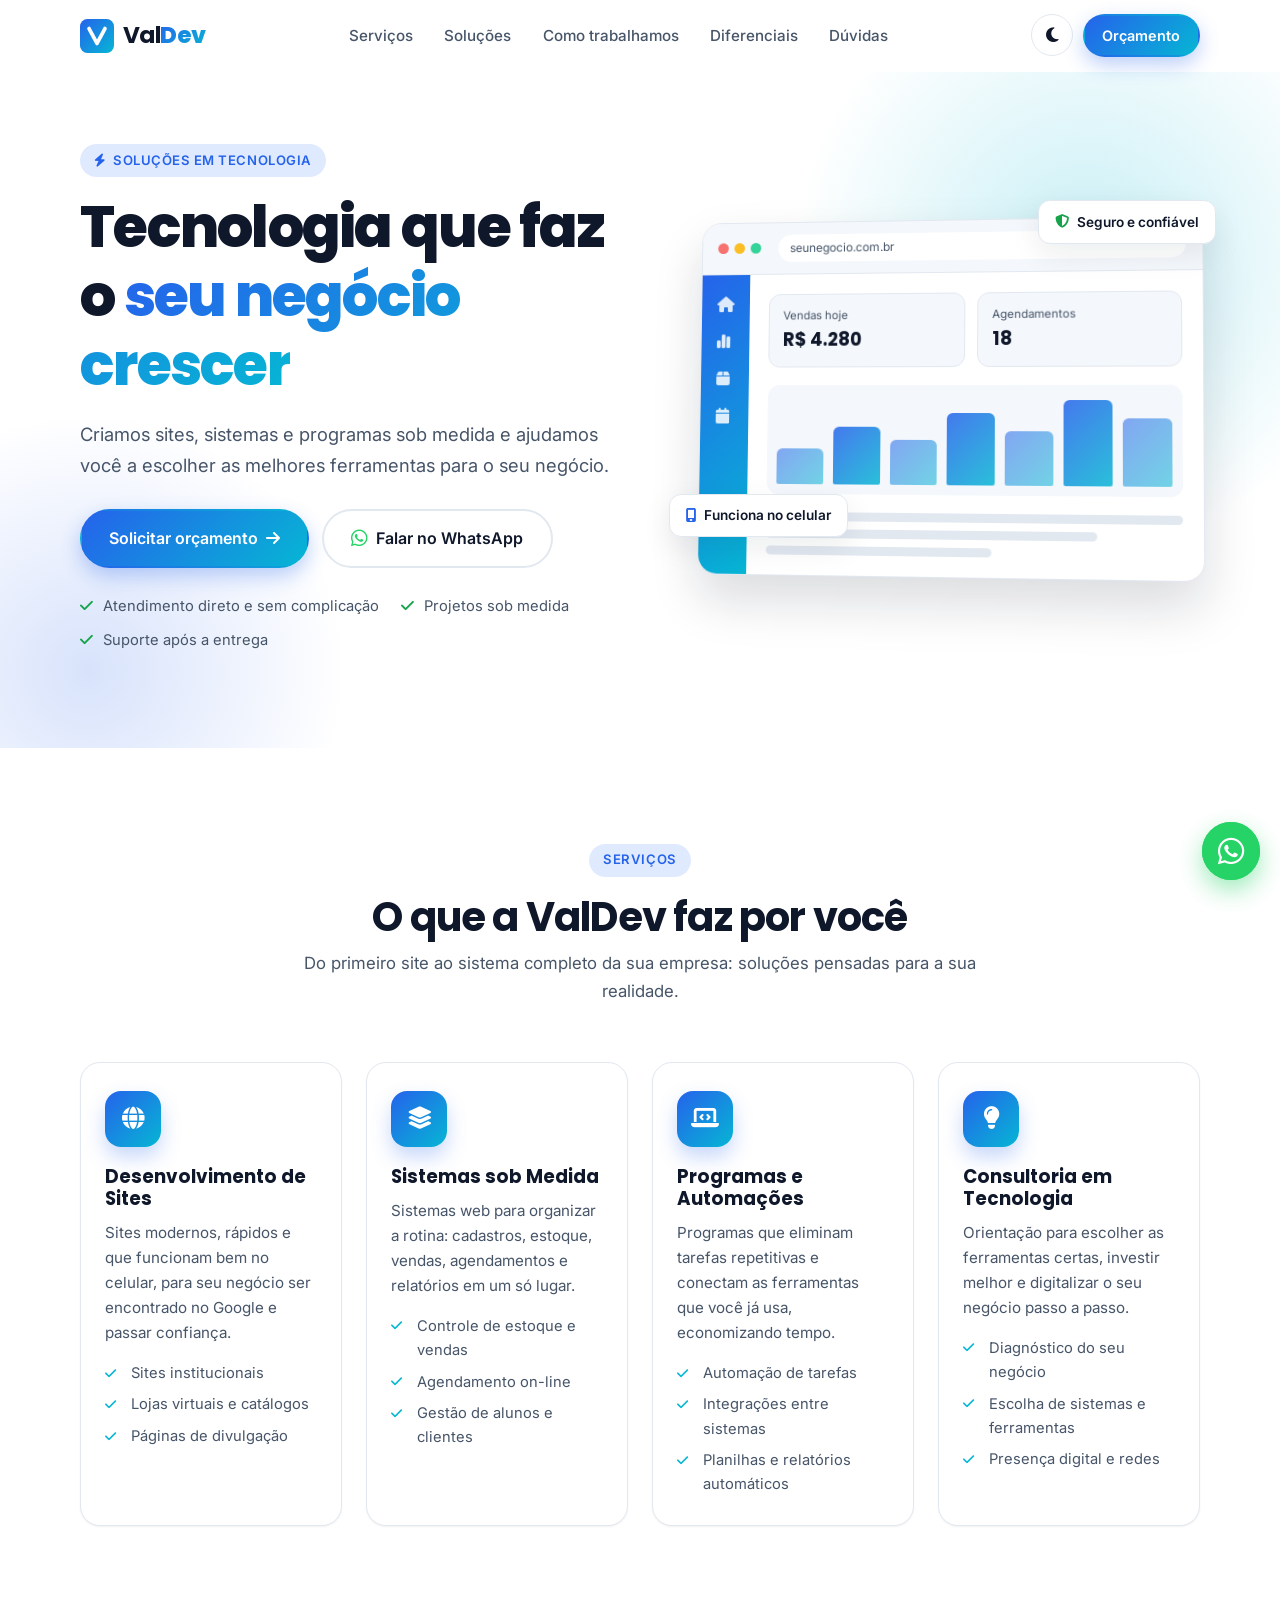
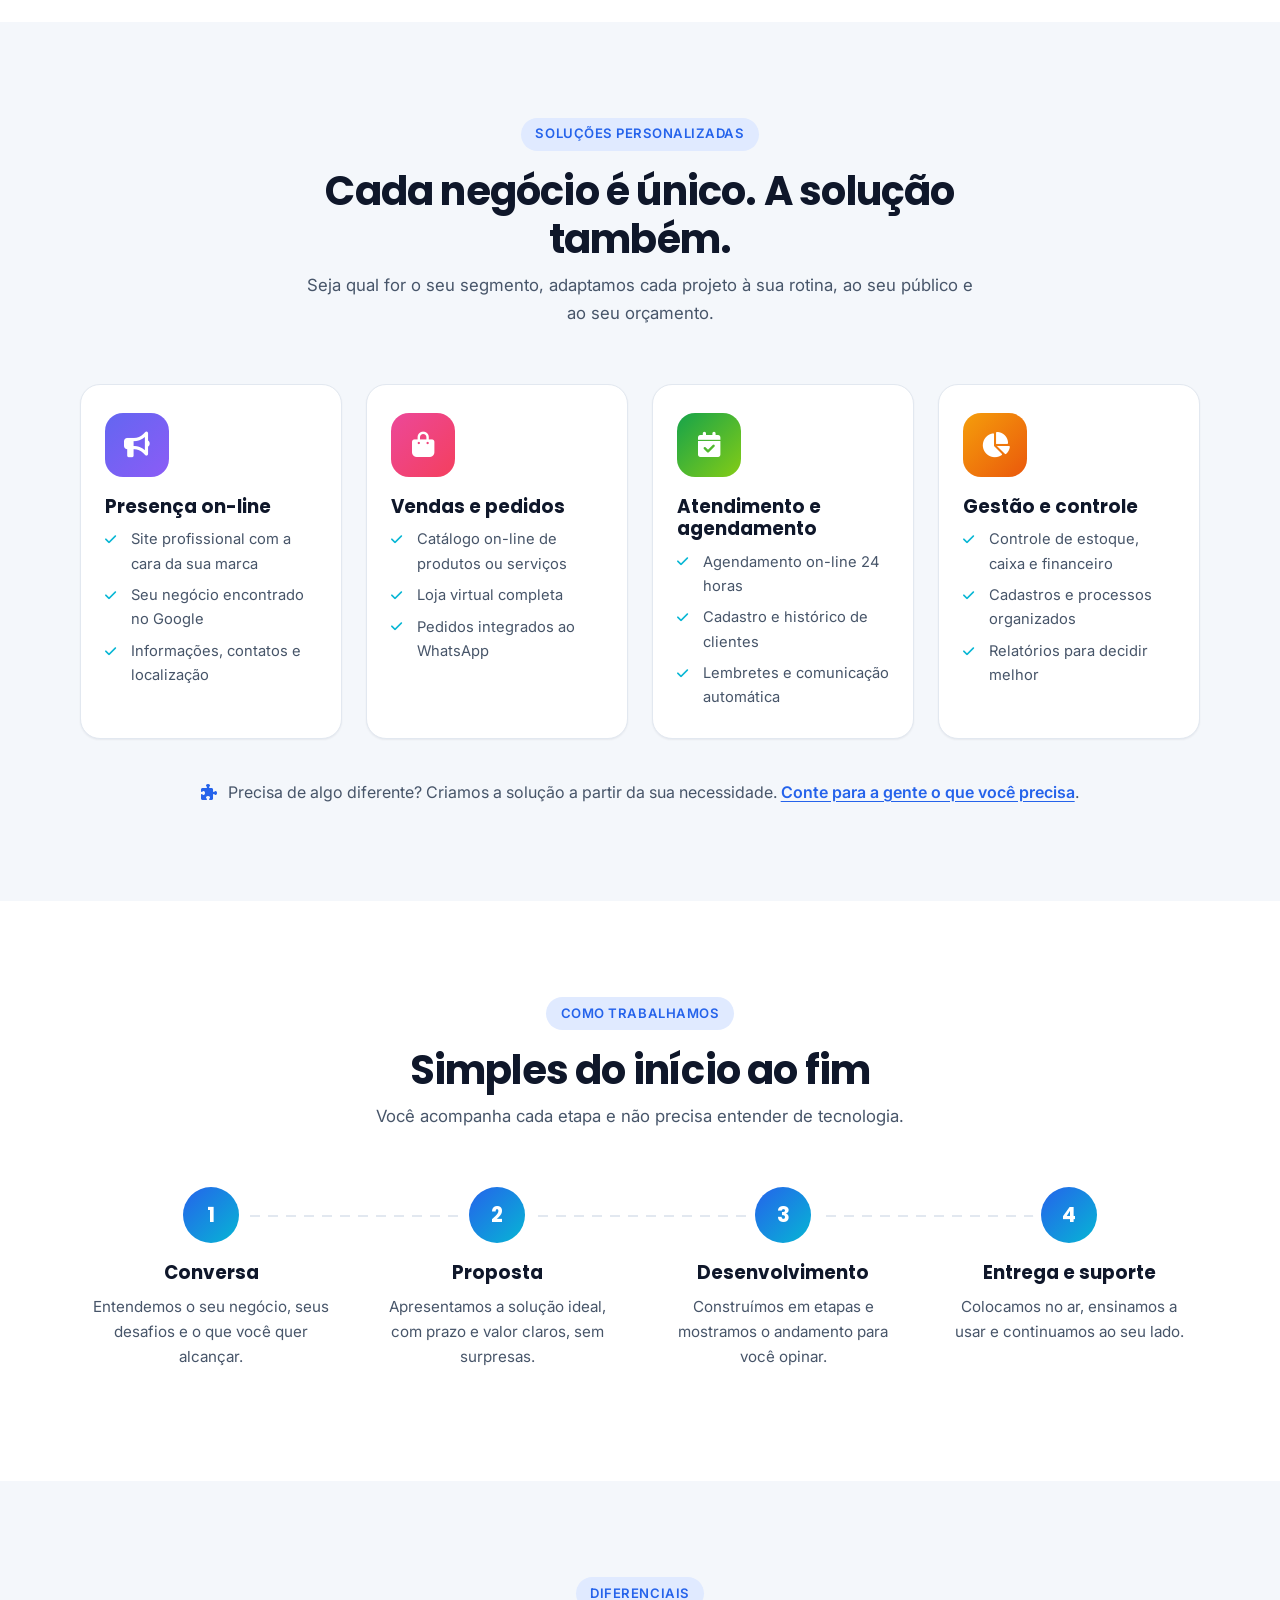
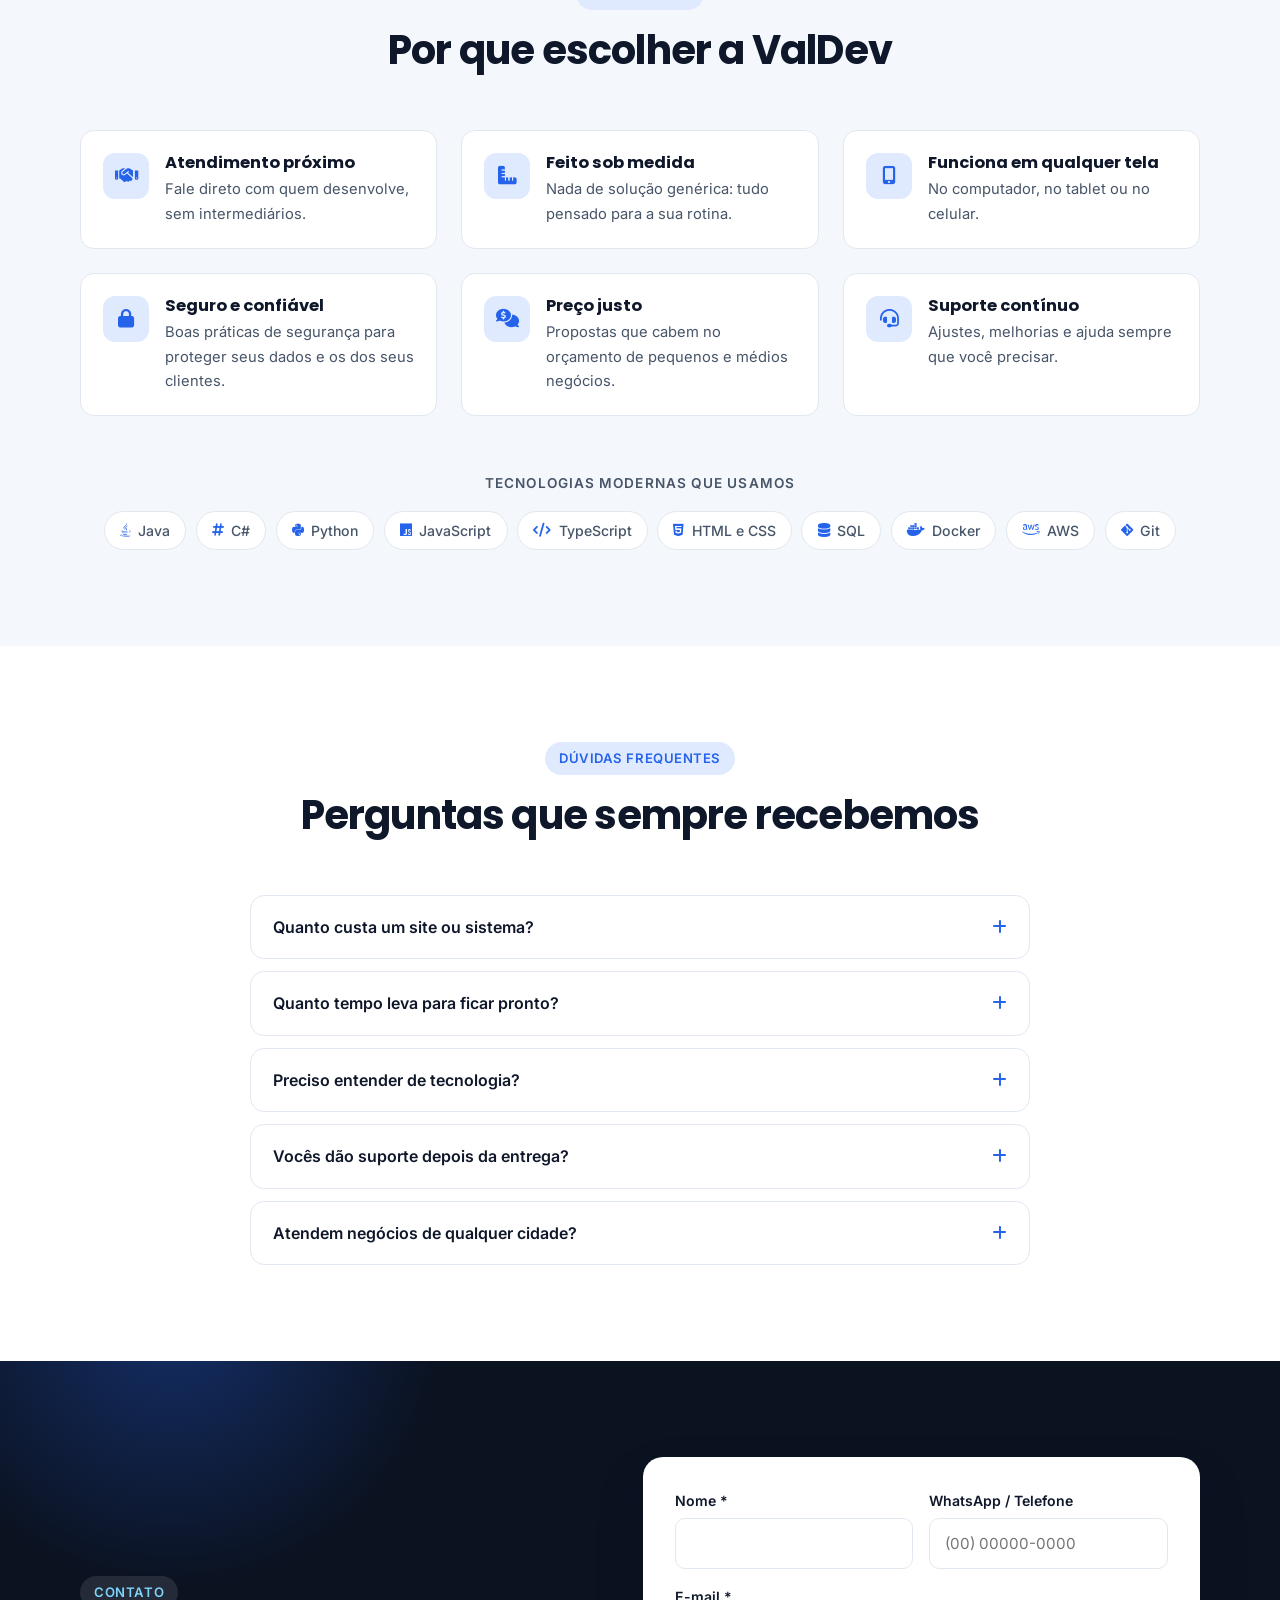
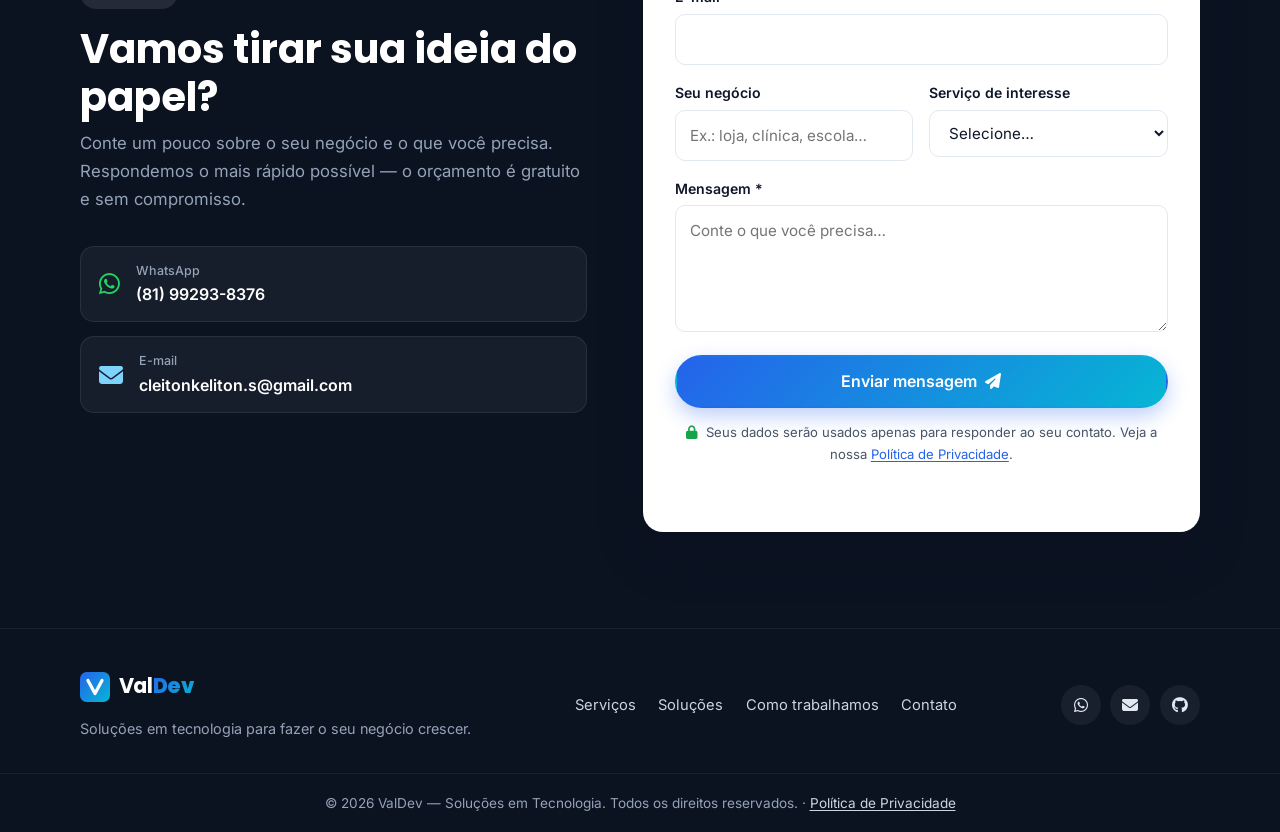
==== commit 0b3bc558: "Adiciona Política de Privacidade (LGPD), sitemap.xml e robots.txt Co-Authored-By: Claude Opus 5.5 <n" ====
--- a/index.html
+++ b/index.html
@@ -13,7 +13,17 @@
   <meta property="og:type" content="website">
   <meta property="og:title" content="ValDev | Soluções em Tecnologia">
   <meta property="og:description" content="Sites, sistemas, programas e consultoria sob medida para o seu negócio.">
-  <meta property="og:url" content="https://valdev-tech.github.io/">
+  <meta property="og:url" content="https://valdev-tech.github.io/valdev/">
+  <meta property="og:site_name" content="ValDev">
+  <meta property="og:image" content="https://valdev-tech.github.io/valdev/og-image.png">
+  <meta property="og:image:type" content="image/png">
+  <meta property="og:image:width" content="1200">
+  <meta property="og:image:height" content="630">
+  <meta property="og:image:alt" content="ValDev — Tecnologia que faz o seu negócio crescer">
+  <meta name="twitter:card" content="summary_large_image">
+  <meta name="twitter:title" content="ValDev | Soluções em Tecnologia">
+  <meta name="twitter:description" content="Sites, sistemas, programas e consultoria sob medida para o seu negócio.">
+  <meta name="twitter:image" content="https://valdev-tech.github.io/valdev/og-image.png">
   <meta property="og:locale" content="pt_BR">
 
   <link rel="icon" href="favicon.svg" type="image/svg+xml">
@@ -423,6 +433,11 @@
           <button type="submit" class="btn btn-primary btn-lg btn-block">
             Enviar mensagem <i class="fa-solid fa-paper-plane" aria-hidden="true"></i>
           </button>
+          <p class="form-privacy">
+            <i class="fa-solid fa-lock" aria-hidden="true"></i>
+            Seus dados serão usados apenas para responder ao seu contato.
+            Veja a nossa <a href="privacidade.html">Política de Privacidade</a>.
+          </p>
           <p id="form-status" class="form-status" role="status" aria-live="polite"></p>
         </form>
       </div>
@@ -451,7 +466,7 @@
         <a href="https://github.com/valdev-tech" target="_blank" rel="noopener noreferrer" aria-label="GitHub"><i class="fa-brands fa-github" aria-hidden="true"></i></a>
       </div>
     </div>
-    <p class="copyright">© <span id="ano">2026</span> ValDev — Soluções em Tecnologia. Todos os direitos reservados.</p>
+    <p class="copyright">© <span id="ano">2026</span> ValDev — Soluções em Tecnologia. Todos os direitos reservados. · <a href="privacidade.html">Política de Privacidade</a></p>
   </footer>
 
   <!-- Botão flutuante de WhatsApp -->
--- a/style.css
+++ b/style.css
@@ -791,3 +791,21 @@
   *, *::before, *::after { animation: none !important; transition: none !important; scroll-behavior: auto !important; }
   .reveal { opacity: 1; transform: none; }
 }
+
+/* ---------- Aviso de privacidade no formulário ---------- */
+.form-privacy { margin: 0.9rem 0 0; font-size: 0.82rem; color: var(--text-muted); text-align: center; }
+.form-privacy i { margin-right: 0.3rem; color: var(--success); }
+.form-privacy a { text-decoration: underline; text-underline-offset: 2px; }
+.copyright a { color: #cbd5e1; text-decoration: underline; text-underline-offset: 2px; }
+.copyright a:hover { color: #fff; }
+
+/* ---------- Página de Política de Privacidade ---------- */
+.legal { padding-top: 56px; }
+.legal h1 { font-size: clamp(2rem, 4vw, 2.6rem); font-weight: 800; letter-spacing: -0.02em; }
+.legal h2 { font-size: 1.25rem; margin-top: 2.2rem; }
+.legal p, .legal li { color: var(--text-muted); }
+.legal strong { color: var(--text); }
+.legal .check-list { margin-bottom: 1rem; font-size: 1rem; }
+.legal-updated { font-size: 0.9rem; }
+.legal-back { margin-top: 2.5rem; }
+.legal .header-inner .btn { font-size: 0.85rem; }
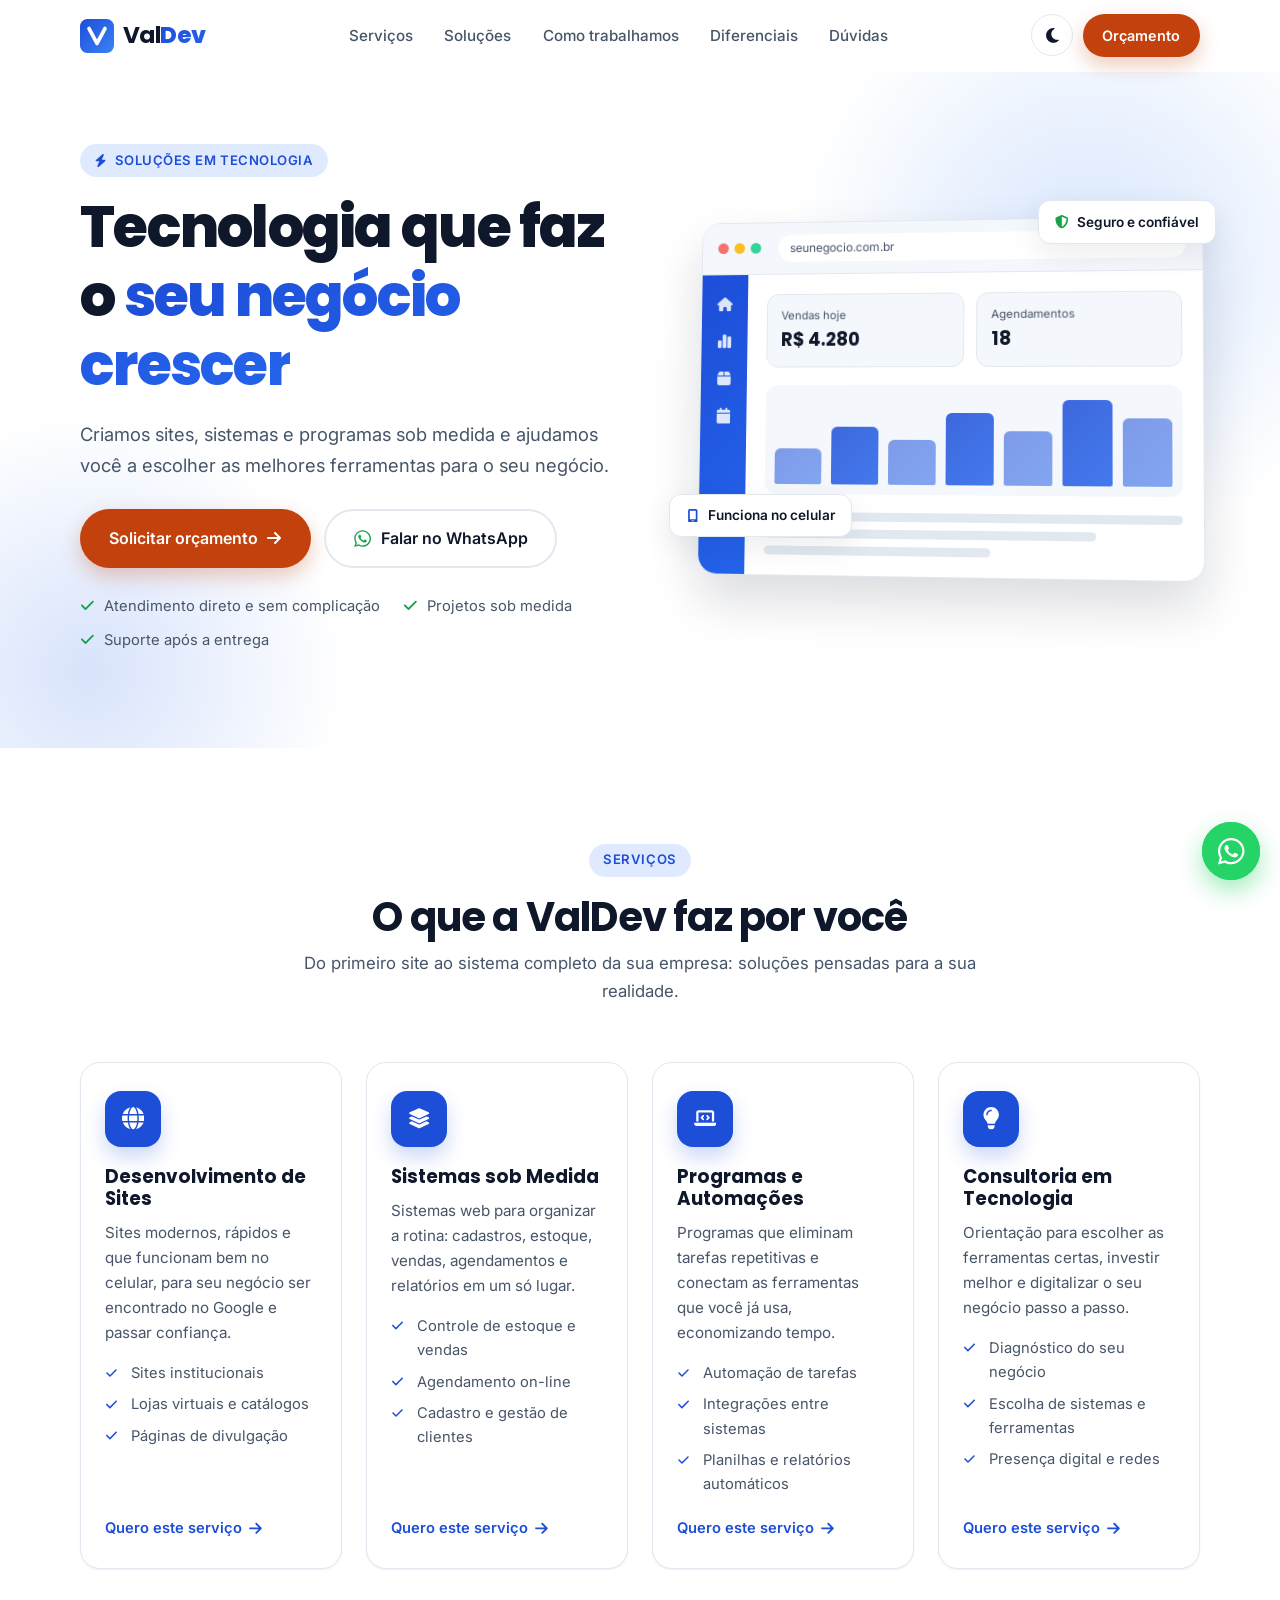
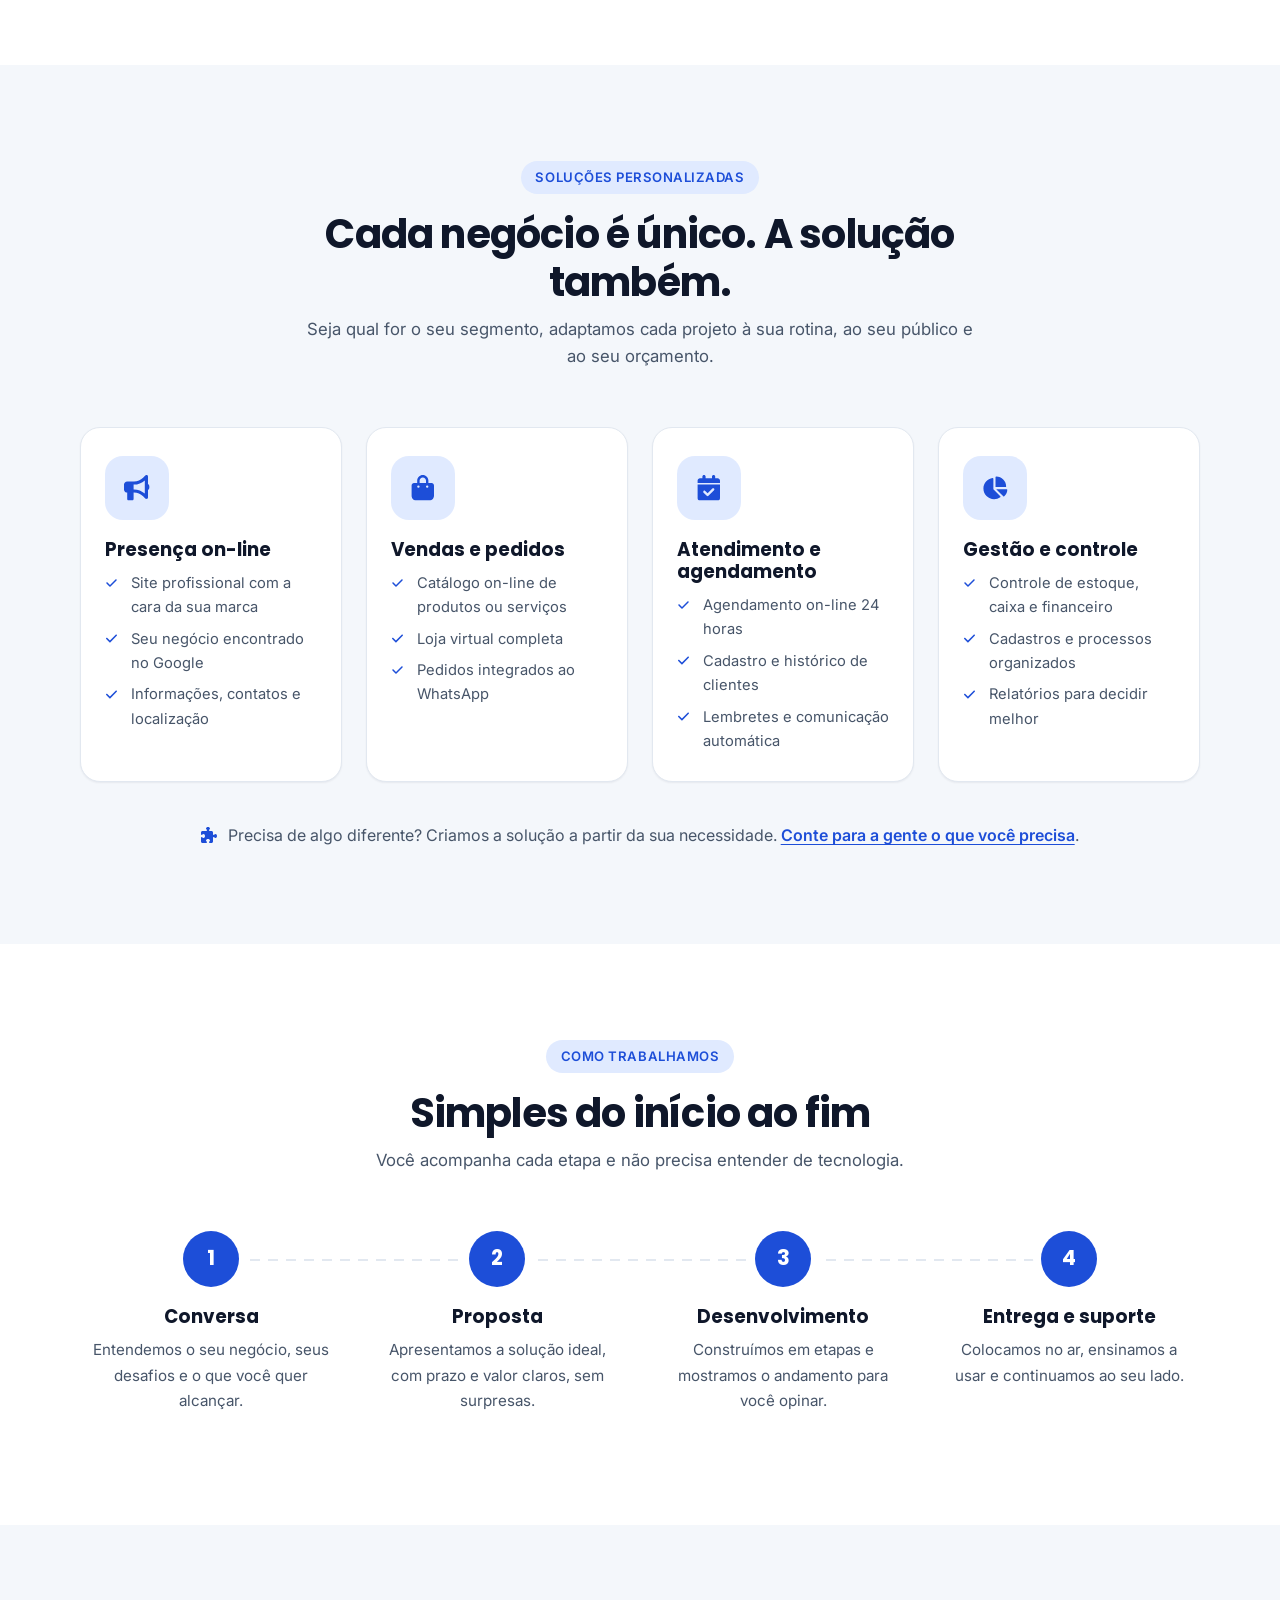
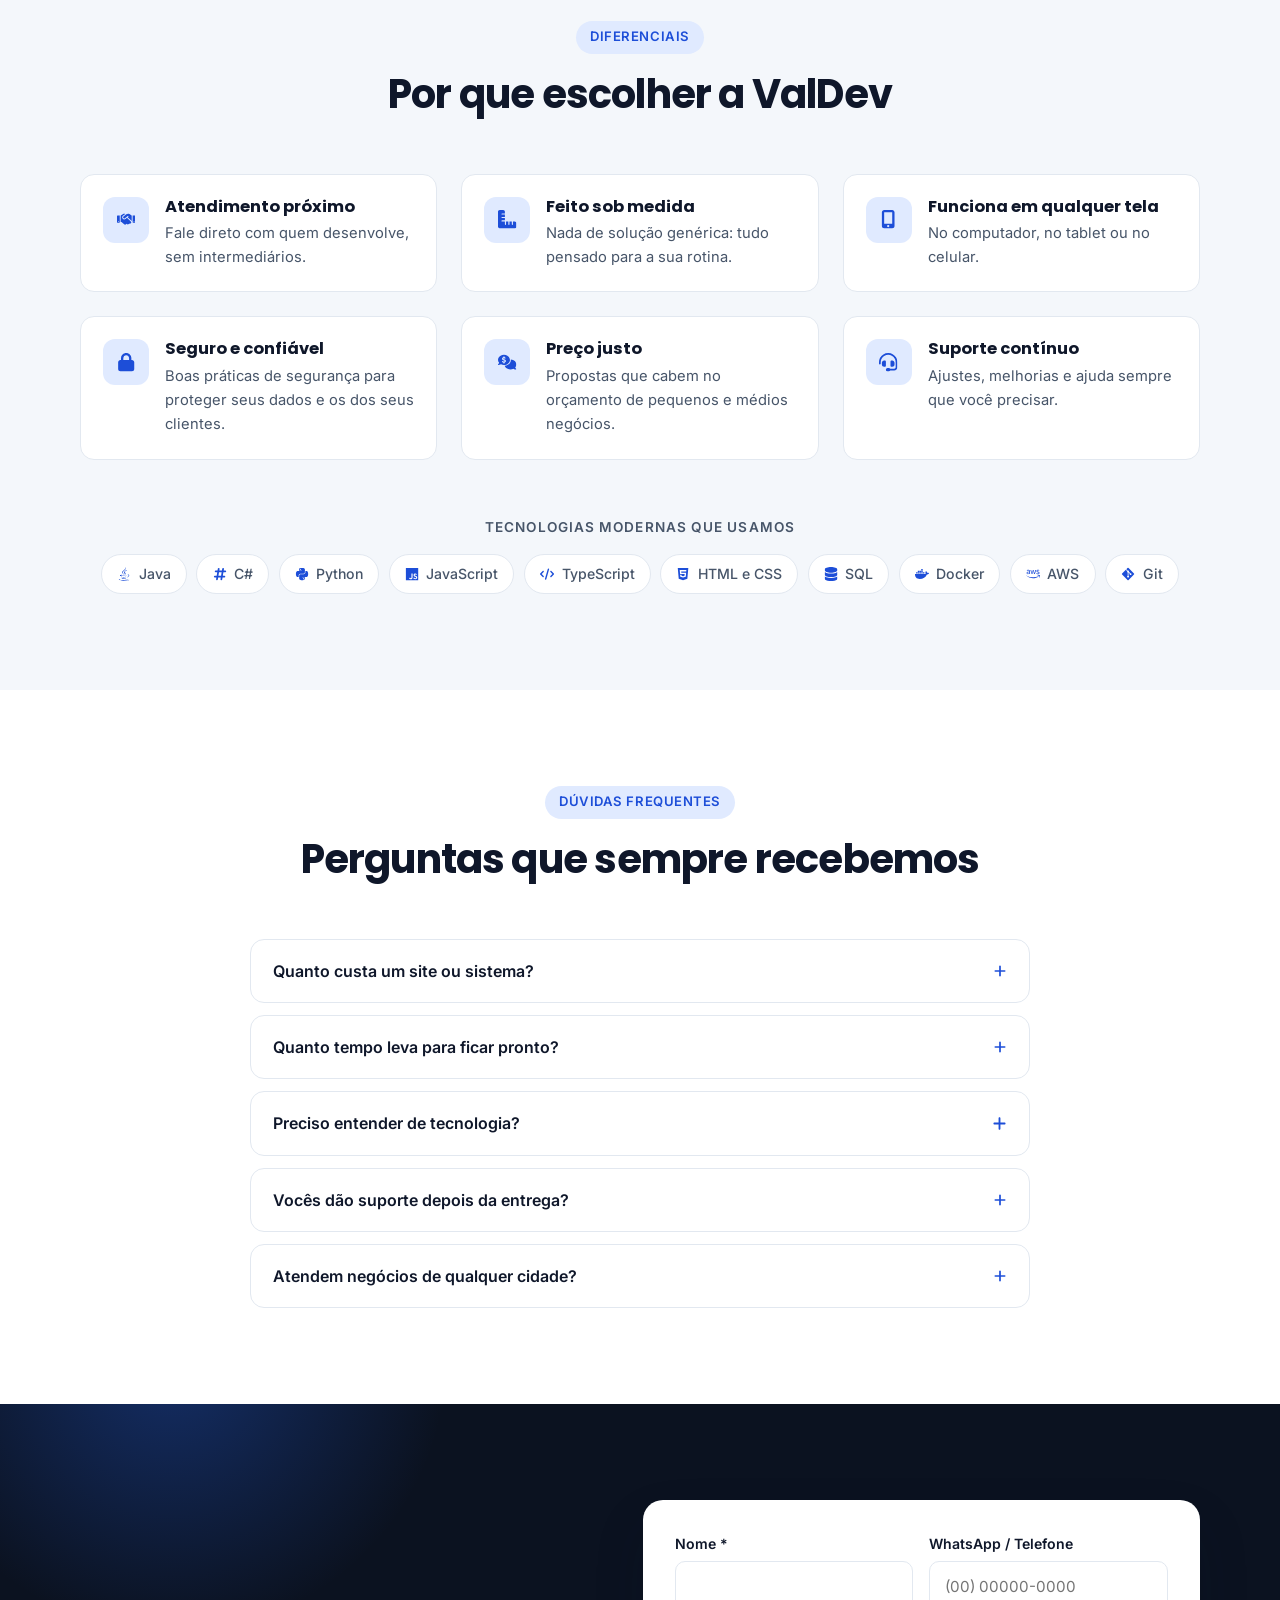
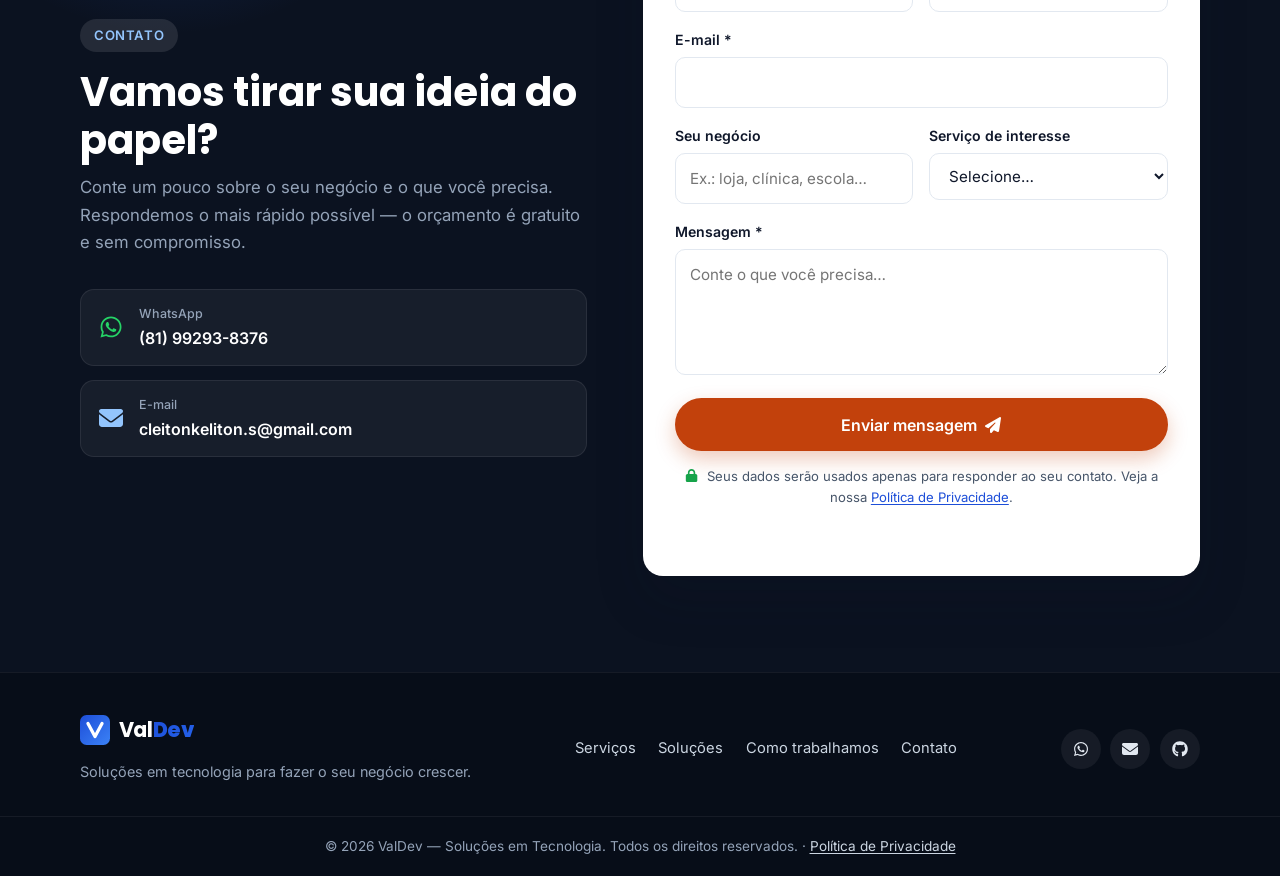
==== commit fb7a5f12: "Paleta B (azul + laranja) e melhorias de experiência - Botões de ação em laranja com contraste adequ" ====
--- a/index.html
+++ b/index.html
@@ -1,21 +1,22 @@
 <!DOCTYPE html>
-<html lang="pt-BR">
+<html lang="pt-BR" class="no-js">
 <head>
   <meta charset="UTF-8">
   <meta name="viewport" content="width=device-width, initial-scale=1.0">
   <title>ValDev | Soluções em Tecnologia</title>
   <meta name="description" content="ValDev — desenvolvimento de sites, sistemas, programas e consultoria em tecnologia sob medida para o seu negócio.">
   <meta name="keywords" content="ValDev, desenvolvimento de sites, sistemas sob medida, programas, automação, consultoria em tecnologia">
-  <meta name="theme-color" content="#2563eb">
+  <meta name="google-site-verification" content="-l9AbdfDOkMa8zSzDjGnrZVtf0t7XmWflmBcowzFVdc">
+  <meta name="theme-color" content="#1d4ed8">
   <meta name="color-scheme" content="light dark">
 
   <!-- Prévia ao compartilhar o link (WhatsApp, LinkedIn, etc.) -->
   <meta property="og:type" content="website">
   <meta property="og:title" content="ValDev | Soluções em Tecnologia">
   <meta property="og:description" content="Sites, sistemas, programas e consultoria sob medida para o seu negócio.">
-  <meta property="og:url" content="https://valdev-tech.github.io/valdev/">
+  <meta property="og:url" content="https://valdev-tech.github.io/">
   <meta property="og:site_name" content="ValDev">
-  <meta property="og:image" content="https://valdev-tech.github.io/valdev/og-image.png">
+  <meta property="og:image" content="https://valdev-tech.github.io/og-image.png">
   <meta property="og:image:type" content="image/png">
   <meta property="og:image:width" content="1200">
   <meta property="og:image:height" content="630">
@@ -23,7 +24,7 @@
   <meta name="twitter:card" content="summary_large_image">
   <meta name="twitter:title" content="ValDev | Soluções em Tecnologia">
   <meta name="twitter:description" content="Sites, sistemas, programas e consultoria sob medida para o seu negócio.">
-  <meta name="twitter:image" content="https://valdev-tech.github.io/valdev/og-image.png">
+  <meta name="twitter:image" content="https://valdev-tech.github.io/og-image.png">
   <meta property="og:locale" content="pt_BR">
 
   <link rel="icon" href="favicon.svg" type="image/svg+xml">
@@ -34,17 +35,64 @@
       var t = null;
       try { t = localStorage.getItem('valdev-theme'); } catch (e) {}
       if (!t) t = window.matchMedia('(prefers-color-scheme: dark)').matches ? 'dark' : 'light';
-      document.documentElement.setAttribute('data-theme', t);
+      var root = document.documentElement;
+      root.setAttribute('data-theme', t);
+      root.className = root.className.replace('no-js', 'js');
     })();
   </script>
 
   <link rel="preconnect" href="https://fonts.googleapis.com">
   <link rel="preconnect" href="https://fonts.gstatic.com" crossorigin>
   <link rel="stylesheet" href="https://fonts.googleapis.com/css2?family=Inter:wght@400;500;600&family=Poppins:wght@600;700;800&display=swap">
-  <link rel="stylesheet" href="https://cdnjs.cloudflare.com/ajax/libs/font-awesome/6.5.2/css/all.min.css">
   <link rel="stylesheet" href="style.css">
 </head>
 <body>
+  <!-- Ícones: Font Awesome Free 6.5.2 by @fontawesome — https://fontawesome.com — Licença: https://fontawesome.com/license/free (ícones CC BY 4.0) -->
+  <svg class="sprite" xmlns="http://www.w3.org/2000/svg" aria-hidden="true" style="display:none">
+    <symbol id="i-arrow-right" viewBox="0 0 448 512"><path d="M438.6 278.6c12.5-12.5 12.5-32.8 0-45.3l-160-160c-12.5-12.5-32.8-12.5-45.3 0s-12.5 32.8 0 45.3L338.8 224 32 224c-17.7 0-32 14.3-32 32s14.3 32 32 32l306.7 0L233.4 393.4c-12.5 12.5-12.5 32.8 0 45.3s32.8 12.5 45.3 0l160-160z"/></symbol>
+    <symbol id="i-arrow-up" viewBox="0 0 384 512"><path d="M214.6 41.4c-12.5-12.5-32.8-12.5-45.3 0l-160 160c-12.5 12.5-12.5 32.8 0 45.3s32.8 12.5 45.3 0L160 141.2V448c0 17.7 14.3 32 32 32s32-14.3 32-32V141.2L329.4 246.6c12.5 12.5 32.8 12.5 45.3 0s12.5-32.8 0-45.3l-160-160z"/></symbol>
+    <symbol id="i-aws" viewBox="0 0 640 512"><path d="M180.41 203.01c-.72 22.65 10.6 32.68 10.88 39.05a8.164 8.164 0 0 1-4.1 6.27l-12.8 8.96a10.66 10.66 0 0 1-5.63 1.92c-.43-.02-8.19 1.83-20.48-25.61a78.608 78.608 0 0 1-62.61 29.45c-16.28.89-60.4-9.24-58.13-56.21-1.59-38.28 34.06-62.06 70.93-60.05 7.1.02 21.6.37 46.99 6.27v-15.62c2.69-26.46-14.7-46.99-44.81-43.91-2.4.01-19.4-.5-45.84 10.11-7.36 3.38-8.3 2.82-10.75 2.82-7.41 0-4.36-21.48-2.94-24.2 5.21-6.4 35.86-18.35 65.94-18.18a76.857 76.857 0 0 1 55.69 17.28 70.285 70.285 0 0 1 17.67 52.36l-.01 69.29zM93.99 235.4c32.43-.47 46.16-19.97 49.29-30.47 2.46-10.05 2.05-16.41 2.05-27.4-9.67-2.32-23.59-4.85-39.56-4.87-15.15-1.14-42.82 5.63-41.74 32.26-1.24 16.79 11.12 31.4 29.96 30.48zm170.92 23.05c-7.86.72-11.52-4.86-12.68-10.37l-49.8-164.65c-.97-2.78-1.61-5.65-1.92-8.58a4.61 4.61 0 0 1 3.86-5.25c.24-.04-2.13 0 22.25 0 8.78-.88 11.64 6.03 12.55 10.37l35.72 140.83 33.16-140.83c.53-3.22 2.94-11.07 12.8-10.24h17.16c2.17-.18 11.11-.5 12.68 10.37l33.42 142.63L420.98 80.1c.48-2.18 2.72-11.37 12.68-10.37h19.72c.85-.13 6.15-.81 5.25 8.58-.43 1.85 3.41-10.66-52.75 169.9-1.15 5.51-4.82 11.09-12.68 10.37h-18.69c-10.94 1.15-12.51-9.66-12.68-10.75L328.67 110.7l-32.78 136.99c-.16 1.09-1.73 11.9-12.68 10.75h-18.3zm273.48 5.63c-5.88.01-33.92-.3-57.36-12.29a12.802 12.802 0 0 1-7.81-11.91v-10.75c0-8.45 6.2-6.9 8.83-5.89 10.04 4.06 16.48 7.14 28.81 9.6 36.65 7.53 52.77-2.3 56.72-4.48 13.15-7.81 14.19-25.68 5.25-34.95-10.48-8.79-15.48-9.12-53.13-21-4.64-1.29-43.7-13.61-43.79-52.36-.61-28.24 25.05-56.18 69.52-55.95 12.67-.01 46.43 4.13 55.57 15.62 1.35 2.09 2.02 4.55 1.92 7.04v10.11c0 4.44-1.62 6.66-4.87 6.66-7.71-.86-21.39-11.17-49.16-10.75-6.89-.36-39.89.91-38.41 24.97-.43 18.96 26.61 26.07 29.7 26.89 36.46 10.97 48.65 12.79 63.12 29.58 17.14 22.25 7.9 48.3 4.35 55.44-19.08 37.49-68.42 34.44-69.26 34.42zm40.2 104.86c-70.03 51.72-171.69 79.25-258.49 79.25A469.127 469.127 0 0 1 2.83 327.46c-6.53-5.89-.77-13.96 7.17-9.47a637.37 637.37 0 0 0 316.88 84.12 630.22 630.22 0 0 0 241.59-49.55c11.78-5 21.77 7.8 10.12 16.38zm29.19-33.29c-8.96-11.52-59.28-5.38-81.81-2.69-6.79.77-7.94-5.12-1.79-9.47 40.07-28.17 105.88-20.1 113.44-10.63 7.55 9.47-2.05 75.41-39.56 106.91-5.76 4.87-11.27 2.3-8.71-4.1 8.44-21.25 27.39-68.49 18.43-80.02z"/></symbol>
+    <symbol id="i-bag-shopping" viewBox="0 0 448 512"><path d="M160 112c0-35.3 28.7-64 64-64s64 28.7 64 64v48H160V112zm-48 48H48c-26.5 0-48 21.5-48 48V416c0 53 43 96 96 96H352c53 0 96-43 96-96V208c0-26.5-21.5-48-48-48H336V112C336 50.1 285.9 0 224 0S112 50.1 112 112v48zm24 48a24 24 0 1 1 0 48 24 24 0 1 1 0-48zm152 24a24 24 0 1 1 48 0 24 24 0 1 1 -48 0z"/></symbol>
+    <symbol id="i-bars" viewBox="0 0 448 512"><path d="M0 96C0 78.3 14.3 64 32 64H416c17.7 0 32 14.3 32 32s-14.3 32-32 32H32C14.3 128 0 113.7 0 96zM0 256c0-17.7 14.3-32 32-32H416c17.7 0 32 14.3 32 32s-14.3 32-32 32H32c-17.7 0-32-14.3-32-32zM448 416c0 17.7-14.3 32-32 32H32c-17.7 0-32-14.3-32-32s14.3-32 32-32H416c17.7 0 32 14.3 32 32z"/></symbol>
+    <symbol id="i-bolt" viewBox="0 0 448 512"><path d="M349.4 44.6c5.9-13.7 1.5-29.7-10.6-38.5s-28.6-8-39.9 1.8l-256 224c-10 8.8-13.6 22.9-8.9 35.3S50.7 288 64 288H175.5L98.6 467.4c-5.9 13.7-1.5 29.7 10.6 38.5s28.6 8 39.9-1.8l256-224c10-8.8 13.6-22.9 8.9-35.3s-16.6-20.7-30-20.7H272.5L349.4 44.6z"/></symbol>
+    <symbol id="i-box" viewBox="0 0 448 512"><path d="M50.7 58.5L0 160H208V32H93.7C75.5 32 58.9 42.3 50.7 58.5zM240 160H448L397.3 58.5C389.1 42.3 372.5 32 354.3 32H240V160zm208 32H0V416c0 35.3 28.7 64 64 64H384c35.3 0 64-28.7 64-64V192z"/></symbol>
+    <symbol id="i-bullhorn" viewBox="0 0 512 512"><path d="M480 32c0-12.9-7.8-24.6-19.8-29.6s-25.7-2.2-34.9 6.9L381.7 53c-48 48-113.1 75-181 75H192 160 64c-35.3 0-64 28.7-64 64v96c0 35.3 28.7 64 64 64l0 128c0 17.7 14.3 32 32 32h64c17.7 0 32-14.3 32-32V352l8.7 0c67.9 0 133 27 181 75l43.6 43.6c9.2 9.2 22.9 11.9 34.9 6.9s19.8-16.6 19.8-29.6V300.4c18.6-8.8 32-32.5 32-60.4s-13.4-51.6-32-60.4V32zm-64 76.7V240 371.3C357.2 317.8 280.5 288 200.7 288H192V192h8.7c79.8 0 156.5-29.8 215.3-83.3z"/></symbol>
+    <symbol id="i-calendar" viewBox="0 0 448 512"><path d="M96 32V64H48C21.5 64 0 85.5 0 112v48H448V112c0-26.5-21.5-48-48-48H352V32c0-17.7-14.3-32-32-32s-32 14.3-32 32V64H160V32c0-17.7-14.3-32-32-32S96 14.3 96 32zM448 192H0V464c0 26.5 21.5 48 48 48H400c26.5 0 48-21.5 48-48V192z"/></symbol>
+    <symbol id="i-calendar-check" viewBox="0 0 448 512"><path d="M128 0c17.7 0 32 14.3 32 32V64H288V32c0-17.7 14.3-32 32-32s32 14.3 32 32V64h48c26.5 0 48 21.5 48 48v48H0V112C0 85.5 21.5 64 48 64H96V32c0-17.7 14.3-32 32-32zM0 192H448V464c0 26.5-21.5 48-48 48H48c-26.5 0-48-21.5-48-48V192zM329 305c9.4-9.4 9.4-24.6 0-33.9s-24.6-9.4-33.9 0l-95 95-47-47c-9.4-9.4-24.6-9.4-33.9 0s-9.4 24.6 0 33.9l64 64c9.4 9.4 24.6 9.4 33.9 0L329 305z"/></symbol>
+    <symbol id="i-chart-pie" viewBox="0 0 576 512"><path d="M304 240V16.6c0-9 7-16.6 16-16.6C443.7 0 544 100.3 544 224c0 9-7.6 16-16.6 16H304zM32 272C32 150.7 122.1 50.3 239 34.3c9.2-1.3 17 6.1 17 15.4V288L412.5 444.5c6.7 6.7 6.2 17.7-1.5 23.1C371.8 495.6 323.8 512 272 512C139.5 512 32 404.6 32 272zm526.4 16c9.3 0 16.6 7.8 15.4 17c-7.7 55.9-34.6 105.6-73.9 142.3c-6 5.6-15.4 5.2-21.2-.7L320 288H558.4z"/></symbol>
+    <symbol id="i-chart-simple" viewBox="0 0 448 512"><path d="M160 80c0-26.5 21.5-48 48-48h32c26.5 0 48 21.5 48 48V432c0 26.5-21.5 48-48 48H208c-26.5 0-48-21.5-48-48V80zM0 272c0-26.5 21.5-48 48-48H80c26.5 0 48 21.5 48 48V432c0 26.5-21.5 48-48 48H48c-26.5 0-48-21.5-48-48V272zM368 96h32c26.5 0 48 21.5 48 48V432c0 26.5-21.5 48-48 48H368c-26.5 0-48-21.5-48-48V144c0-26.5 21.5-48 48-48z"/></symbol>
+    <symbol id="i-check" viewBox="0 0 448 512"><path d="M438.6 105.4c12.5 12.5 12.5 32.8 0 45.3l-256 256c-12.5 12.5-32.8 12.5-45.3 0l-128-128c-12.5-12.5-12.5-32.8 0-45.3s32.8-12.5 45.3 0L160 338.7 393.4 105.4c12.5-12.5 32.8-12.5 45.3 0z"/></symbol>
+    <symbol id="i-code" viewBox="0 0 640 512"><path d="M392.8 1.2c-17-4.9-34.7 5-39.6 22l-128 448c-4.9 17 5 34.7 22 39.6s34.7-5 39.6-22l128-448c4.9-17-5-34.7-22-39.6zm80.6 120.1c-12.5 12.5-12.5 32.8 0 45.3L562.7 256l-89.4 89.4c-12.5 12.5-12.5 32.8 0 45.3s32.8 12.5 45.3 0l112-112c12.5-12.5 12.5-32.8 0-45.3l-112-112c-12.5-12.5-32.8-12.5-45.3 0zm-306.7 0c-12.5-12.5-32.8-12.5-45.3 0l-112 112c-12.5 12.5-12.5 32.8 0 45.3l112 112c12.5 12.5 32.8 12.5 45.3 0s12.5-32.8 0-45.3L77.3 256l89.4-89.4c12.5-12.5 12.5-32.8 0-45.3z"/></symbol>
+    <symbol id="i-comments-dollar" viewBox="0 0 640 512"><path d="M416 176c0 97.2-93.1 176-208 176c-38.2 0-73.9-8.7-104.7-23.9c-7.5 4-16 7.9-25.2 11.4C59.8 346.4 37.8 352 16 352c-6.9 0-13.1-4.5-15.2-11.1s.2-13.8 5.8-17.9l0 0 0 0 .2-.2c.2-.2 .6-.4 1.1-.8c1-.8 2.5-2 4.3-3.7c3.6-3.3 8.5-8.1 13.3-14.3c5.5-7 10.7-15.4 14.2-24.7C14.7 250.3 0 214.6 0 176C0 78.8 93.1 0 208 0S416 78.8 416 176zM231.5 383C348.9 372.9 448 288.3 448 176c0-5.2-.2-10.4-.6-15.5C555.1 167.1 640 243.2 640 336c0 38.6-14.7 74.3-39.6 103.4c3.5 9.4 8.7 17.7 14.2 24.7c4.8 6.2 9.7 11 13.3 14.3c1.8 1.6 3.3 2.9 4.3 3.7c.5 .4 .9 .7 1.1 .8l.2 .2 0 0 0 0c5.6 4.1 7.9 11.3 5.8 17.9c-2.1 6.6-8.3 11.1-15.2 11.1c-21.8 0-43.8-5.6-62.1-12.5c-9.2-3.5-17.8-7.4-25.2-11.4C505.9 503.3 470.2 512 432 512c-95.6 0-176.2-54.6-200.5-129zM228 72c0-11-9-20-20-20s-20 9-20 20V86c-7.6 1.7-15.2 4.4-22.2 8.5c-13.9 8.3-25.9 22.8-25.8 43.9c.1 20.3 12 33.1 24.7 40.7c11 6.6 24.7 10.8 35.6 14l1.7 .5c12.6 3.8 21.8 6.8 28 10.7c5.1 3.2 5.8 5.4 5.9 8.2c.1 5-1.8 8-5.9 10.5c-5 3.1-12.9 5-21.4 4.7c-11.1-.4-21.5-3.9-35.1-8.5c-2.3-.8-4.7-1.6-7.2-2.4c-10.5-3.5-21.8 2.2-25.3 12.6s2.2 21.8 12.6 25.3c1.9 .6 4 1.3 6.1 2.1l0 0 0 0c8.3 2.9 17.9 6.2 28.2 8.4V280c0 11 9 20 20 20s20-9 20-20V266.2c8-1.7 16-4.5 23.2-9c14.3-8.9 25.1-24.1 24.8-45c-.3-20.3-11.7-33.4-24.6-41.6c-11.5-7.2-25.9-11.6-37.1-15l-.7-.2c-12.8-3.9-21.9-6.7-28.3-10.5c-5.2-3.1-5.3-4.9-5.3-6.7c0-3.7 1.4-6.5 6.2-9.3c5.4-3.2 13.6-5.1 21.5-5c9.6 .1 20.2 2.2 31.2 5.2c10.7 2.8 21.6-3.5 24.5-14.2s-3.5-21.6-14.2-24.5c-6.5-1.7-13.7-3.4-21.1-4.7V72z"/></symbol>
+    <symbol id="i-database" viewBox="0 0 448 512"><path d="M448 80v48c0 44.2-100.3 80-224 80S0 172.2 0 128V80C0 35.8 100.3 0 224 0S448 35.8 448 80zM393.2 214.7c20.8-7.4 39.9-16.9 54.8-28.6V288c0 44.2-100.3 80-224 80S0 332.2 0 288V186.1c14.9 11.8 34 21.2 54.8 28.6C99.7 230.7 159.5 240 224 240s124.3-9.3 169.2-25.3zM0 346.1c14.9 11.8 34 21.2 54.8 28.6C99.7 390.7 159.5 400 224 400s124.3-9.3 169.2-25.3c20.8-7.4 39.9-16.9 54.8-28.6V432c0 44.2-100.3 80-224 80S0 476.2 0 432V346.1z"/></symbol>
+    <symbol id="i-docker" viewBox="0 0 640 512"><path d="M349.9 236.3h-66.1v-59.4h66.1v59.4zm0-204.3h-66.1v60.7h66.1V32zm78.2 144.8H362v59.4h66.1v-59.4zm-156.3-72.1h-66.1v60.1h66.1v-60.1zm78.1 0h-66.1v60.1h66.1v-60.1zm276.8 100c-14.4-9.7-47.6-13.2-73.1-8.4-3.3-24-16.7-44.9-41.1-63.7l-14-9.3-9.3 14c-18.4 27.8-23.4 73.6-3.7 103.8-8.7 4.7-25.8 11.1-48.4 10.7H2.4c-8.7 50.8 5.8 116.8 44 162.1 37.1 43.9 92.7 66.2 165.4 66.2 157.4 0 273.9-72.5 328.4-204.2 21.4.4 67.6.1 91.3-45.2 1.5-2.5 6.6-13.2 8.5-17.1l-13.3-8.9zm-511.1-27.9h-66v59.4h66.1v-59.4zm78.1 0h-66.1v59.4h66.1v-59.4zm78.1 0h-66.1v59.4h66.1v-59.4zm-78.1-72.1h-66.1v60.1h66.1v-60.1z"/></symbol>
+    <symbol id="i-envelope" viewBox="0 0 512 512"><path d="M48 64C21.5 64 0 85.5 0 112c0 15.1 7.1 29.3 19.2 38.4L236.8 313.6c11.4 8.5 27 8.5 38.4 0L492.8 150.4c12.1-9.1 19.2-23.3 19.2-38.4c0-26.5-21.5-48-48-48H48zM0 176V384c0 35.3 28.7 64 64 64H448c35.3 0 64-28.7 64-64V176L294.4 339.2c-22.8 17.1-54 17.1-76.8 0L0 176z"/></symbol>
+    <symbol id="i-git-alt" viewBox="0 0 448 512"><path d="M439.55 236.05L244 40.45a28.87 28.87 0 0 0-40.81 0l-40.66 40.63 51.52 51.52c27.06-9.14 52.68 16.77 43.39 43.68l49.66 49.66c34.23-11.8 61.18 31 35.47 56.69-26.49 26.49-70.21-2.87-56-37.34L240.22 199v121.85c25.3 12.54 22.26 41.85 9.08 55a34.34 34.34 0 0 1-48.55 0c-17.57-17.6-11.07-46.91 11.25-56v-123c-20.8-8.51-24.6-30.74-18.64-45L142.57 101 8.45 235.14a28.86 28.86 0 0 0 0 40.81l195.61 195.6a28.86 28.86 0 0 0 40.8 0l194.69-194.69a28.86 28.86 0 0 0 0-40.81z"/></symbol>
+    <symbol id="i-github" viewBox="0 0 496 512"><path d="M165.9 397.4c0 2-2.3 3.6-5.2 3.6-3.3.3-5.6-1.3-5.6-3.6 0-2 2.3-3.6 5.2-3.6 3-.3 5.6 1.3 5.6 3.6zm-31.1-4.5c-.7 2 1.3 4.3 4.3 4.9 2.6 1 5.6 0 6.2-2s-1.3-4.3-4.3-5.2c-2.6-.7-5.5.3-6.2 2.3zm44.2-1.7c-2.9.7-4.9 2.6-4.6 4.9.3 2 2.9 3.3 5.9 2.6 2.9-.7 4.9-2.6 4.6-4.6-.3-1.9-3-3.2-5.9-2.9zM244.8 8C106.1 8 0 113.3 0 252c0 110.9 69.8 205.8 169.5 239.2 12.8 2.3 17.3-5.6 17.3-12.1 0-6.2-.3-40.4-.3-61.4 0 0-70 15-84.7-29.8 0 0-11.4-29.1-27.8-36.6 0 0-22.9-15.7 1.6-15.4 0 0 24.9 2 38.6 25.8 21.9 38.6 58.6 27.5 72.9 20.9 2.3-16 8.8-27.1 16-33.7-55.9-6.2-112.3-14.3-112.3-110.5 0-27.5 7.6-41.3 23.6-58.9-2.6-6.5-11.1-33.3 2.6-67.9 20.9-6.5 69 27 69 27 20-5.6 41.5-8.5 62.8-8.5s42.8 2.9 62.8 8.5c0 0 48.1-33.6 69-27 13.7 34.7 5.2 61.4 2.6 67.9 16 17.7 25.8 31.5 25.8 58.9 0 96.5-58.9 104.2-114.8 110.5 9.2 7.9 17 22.9 17 46.4 0 33.7-.3 75.4-.3 83.6 0 6.5 4.6 14.4 17.3 12.1C428.2 457.8 496 362.9 496 252 496 113.3 383.5 8 244.8 8zM97.2 352.9c-1.3 1-1 3.3.7 5.2 1.6 1.6 3.9 2.3 5.2 1 1.3-1 1-3.3-.7-5.2-1.6-1.6-3.9-2.3-5.2-1zm-10.8-8.1c-.7 1.3.3 2.9 2.3 3.9 1.6 1 3.6.7 4.3-.7.7-1.3-.3-2.9-2.3-3.9-2-.6-3.6-.3-4.3.7zm32.4 35.6c-1.6 1.3-1 4.3 1.3 6.2 2.3 2.3 5.2 2.6 6.5 1 1.3-1.3.7-4.3-1.3-6.2-2.2-2.3-5.2-2.6-6.5-1zm-11.4-14.7c-1.6 1-1.6 3.6 0 5.9 1.6 2.3 4.3 3.3 5.6 2.3 1.6-1.3 1.6-3.9 0-6.2-1.4-2.3-4-3.3-5.6-2z"/></symbol>
+    <symbol id="i-globe" viewBox="0 0 512 512"><path d="M352 256c0 22.2-1.2 43.6-3.3 64H163.3c-2.2-20.4-3.3-41.8-3.3-64s1.2-43.6 3.3-64H348.7c2.2 20.4 3.3 41.8 3.3 64zm28.8-64H503.9c5.3 20.5 8.1 41.9 8.1 64s-2.8 43.5-8.1 64H380.8c2.1-20.6 3.2-42 3.2-64s-1.1-43.4-3.2-64zm112.6-32H376.7c-10-63.9-29.8-117.4-55.3-151.6c78.3 20.7 142 77.5 171.9 151.6zm-149.1 0H167.7c6.1-36.4 15.5-68.6 27-94.7c10.5-23.6 22.2-40.7 33.5-51.5C239.4 3.2 248.7 0 256 0s16.6 3.2 27.8 13.8c11.3 10.8 23 27.9 33.5 51.5c11.6 26 20.9 58.2 27 94.7zm-209 0H18.6C48.6 85.9 112.2 29.1 190.6 8.4C165.1 42.6 145.3 96.1 135.3 160zM8.1 192H131.2c-2.1 20.6-3.2 42-3.2 64s1.1 43.4 3.2 64H8.1C2.8 299.5 0 278.1 0 256s2.8-43.5 8.1-64zM194.7 446.6c-11.6-26-20.9-58.2-27-94.6H344.3c-6.1 36.4-15.5 68.6-27 94.6c-10.5 23.6-22.2 40.7-33.5 51.5C272.6 508.8 263.3 512 256 512s-16.6-3.2-27.8-13.8c-11.3-10.8-23-27.9-33.5-51.5zM135.3 352c10 63.9 29.8 117.4 55.3 151.6C112.2 482.9 48.6 426.1 18.6 352H135.3zm358.1 0c-30 74.1-93.6 130.9-171.9 151.6c25.5-34.2 45.2-87.7 55.3-151.6H493.4z"/></symbol>
+    <symbol id="i-handshake" viewBox="0 0 640 512"><path d="M323.4 85.2l-96.8 78.4c-16.1 13-19.2 36.4-7 53.1c12.9 17.8 38 21.3 55.3 7.8l99.3-77.2c7-5.4 17-4.2 22.5 2.8s4.2 17-2.8 22.5l-20.9 16.2L512 316.8V128h-.7l-3.9-2.5L434.8 79c-15.3-9.8-33.2-15-51.4-15c-21.8 0-43 7.5-60 21.2zm22.8 124.4l-51.7 40.2C263 274.4 217.3 268 193.7 235.6c-22.2-30.5-16.6-73.1 12.7-96.8l83.2-67.3c-11.6-4.9-24.1-7.4-36.8-7.4C234 64 215.7 69.6 200 80l-72 48V352h28.2l91.4 83.4c19.6 17.9 49.9 16.5 67.8-3.1c5.5-6.1 9.2-13.2 11.1-20.6l17 15.6c19.5 17.9 49.9 16.6 67.8-2.9c4.5-4.9 7.8-10.6 9.9-16.5c19.4 13 45.8 10.3 62.1-7.5c17.9-19.5 16.6-49.9-2.9-67.8l-134.2-123zM16 128c-8.8 0-16 7.2-16 16V352c0 17.7 14.3 32 32 32H64c17.7 0 32-14.3 32-32V128H16zM48 320a16 16 0 1 1 0 32 16 16 0 1 1 0-32zM544 128V352c0 17.7 14.3 32 32 32h32c17.7 0 32-14.3 32-32V144c0-8.8-7.2-16-16-16H544zm32 208a16 16 0 1 1 32 0 16 16 0 1 1 -32 0z"/></symbol>
+    <symbol id="i-hashtag" viewBox="0 0 448 512"><path d="M181.3 32.4c17.4 2.9 29.2 19.4 26.3 36.8L197.8 128h95.1l11.5-69.3c2.9-17.4 19.4-29.2 36.8-26.3s29.2 19.4 26.3 36.8L357.8 128H416c17.7 0 32 14.3 32 32s-14.3 32-32 32H347.1L325.8 320H384c17.7 0 32 14.3 32 32s-14.3 32-32 32H315.1l-11.5 69.3c-2.9 17.4-19.4 29.2-36.8 26.3s-29.2-19.4-26.3-36.8l9.8-58.7H155.1l-11.5 69.3c-2.9 17.4-19.4 29.2-36.8 26.3s-29.2-19.4-26.3-36.8L90.2 384H32c-17.7 0-32-14.3-32-32s14.3-32 32-32h68.9l21.3-128H64c-17.7 0-32-14.3-32-32s14.3-32 32-32h68.9l11.5-69.3c2.9-17.4 19.4-29.2 36.8-26.3zM187.1 192L165.8 320h95.1l21.3-128H187.1z"/></symbol>
+    <symbol id="i-headset" viewBox="0 0 512 512"><path d="M256 48C141.1 48 48 141.1 48 256v40c0 13.3-10.7 24-24 24s-24-10.7-24-24V256C0 114.6 114.6 0 256 0S512 114.6 512 256V400.1c0 48.6-39.4 88-88.1 88L313.6 488c-8.3 14.3-23.8 24-41.6 24H240c-26.5 0-48-21.5-48-48s21.5-48 48-48h32c17.8 0 33.3 9.7 41.6 24l110.4 .1c22.1 0 40-17.9 40-40V256c0-114.9-93.1-208-208-208zM144 208h16c17.7 0 32 14.3 32 32V352c0 17.7-14.3 32-32 32H144c-35.3 0-64-28.7-64-64V272c0-35.3 28.7-64 64-64zm224 0c35.3 0 64 28.7 64 64v48c0 35.3-28.7 64-64 64H352c-17.7 0-32-14.3-32-32V240c0-17.7 14.3-32 32-32h16z"/></symbol>
+    <symbol id="i-house" viewBox="0 0 576 512"><path d="M575.8 255.5c0 18-15 32.1-32 32.1h-32l.7 160.2c0 2.7-.2 5.4-.5 8.1V472c0 22.1-17.9 40-40 40H456c-1.1 0-2.2 0-3.3-.1c-1.4 .1-2.8 .1-4.2 .1H416 392c-22.1 0-40-17.9-40-40V448 384c0-17.7-14.3-32-32-32H256c-17.7 0-32 14.3-32 32v64 24c0 22.1-17.9 40-40 40H160 128.1c-1.5 0-3-.1-4.5-.2c-1.2 .1-2.4 .2-3.6 .2H104c-22.1 0-40-17.9-40-40V360c0-.9 0-1.9 .1-2.8V287.6H32c-18 0-32-14-32-32.1c0-9 3-17 10-24L266.4 8c7-7 15-8 22-8s15 2 21 7L564.8 231.5c8 7 12 15 11 24z"/></symbol>
+    <symbol id="i-html5" viewBox="0 0 384 512"><path d="M0 32l34.9 395.8L191.5 480l157.6-52.2L384 32H0zm308.2 127.9H124.4l4.1 49.4h175.6l-13.6 148.4-97.9 27v.3h-1.1l-98.7-27.3-6-75.8h47.7L138 320l53.5 14.5 53.7-14.5 6-62.2H84.3L71.5 112.2h241.1l-4.4 47.7z"/></symbol>
+    <symbol id="i-java" viewBox="0 0 384 512"><path d="M277.74 312.9c9.8-6.7 23.4-12.5 23.4-12.5s-38.7 7-77.2 10.2c-47.1 3.9-97.7 4.7-123.1 1.3-60.1-8 33-30.1 33-30.1s-36.1-2.4-80.6 19c-52.5 25.4 130 37 224.5 12.1zm-85.4-32.1c-19-42.7-83.1-80.2 0-145.8C296 53.2 242.84 0 242.84 0c21.5 84.5-75.6 110.1-110.7 162.6-23.9 35.9 11.7 74.4 60.2 118.2zm114.6-176.2c.1 0-175.2 43.8-91.5 140.2 24.7 28.4-6.5 54-6.5 54s62.7-32.4 33.9-72.9c-26.9-37.8-47.5-56.6 64.1-121.3zm-6.1 270.5a12.19 12.19 0 0 1-2 2.6c128.3-33.7 81.1-118.9 19.8-97.3a17.33 17.33 0 0 0-8.2 6.3 70.45 70.45 0 0 1 11-3c31-6.5 75.5 41.5-20.6 91.4zM348 437.4s14.5 11.9-15.9 21.2c-57.9 17.5-240.8 22.8-291.6.7-18.3-7.9 16-19 26.8-21.3 11.2-2.4 17.7-2 17.7-2-20.3-14.3-131.3 28.1-56.4 40.2C232.84 509.4 401 461.3 348 437.4zM124.44 396c-78.7 22 47.9 67.4 148.1 24.5a185.89 185.89 0 0 1-28.2-13.8c-44.7 8.5-65.4 9.1-106 4.5-33.5-3.8-13.9-15.2-13.9-15.2zm179.8 97.2c-78.7 14.8-175.8 13.1-233.3 3.6 0-.1 11.8 9.7 72.4 13.6 92.2 5.9 233.8-3.3 237.1-46.9 0 0-6.4 16.5-76.2 29.7zM260.64 353c-59.2 11.4-93.5 11.1-136.8 6.6-33.5-3.5-11.6-19.7-11.6-19.7-86.8 28.8 48.2 61.4 169.5 25.9a60.37 60.37 0 0 1-21.1-12.8z"/></symbol>
+    <symbol id="i-js" viewBox="0 0 448 512"><path d="M0 32v448h448V32H0zm243.8 349.4c0 43.6-25.6 63.5-62.9 63.5-33.7 0-53.2-17.4-63.2-38.5l34.3-20.7c6.6 11.7 12.6 21.6 27.1 21.6 13.8 0 22.6-5.4 22.6-26.5V237.7h42.1v143.7zm99.6 63.5c-39.1 0-64.4-18.6-76.7-43l34.3-19.8c9 14.7 20.8 25.6 41.5 25.6 17.4 0 28.6-8.7 28.6-20.8 0-14.4-11.4-19.5-30.7-28l-10.5-4.5c-30.4-12.9-50.5-29.2-50.5-63.5 0-31.6 24.1-55.6 61.6-55.6 26.8 0 46 9.3 59.8 33.7L368 290c-7.2-12.9-15-18-27.1-18-12.3 0-20.1 7.8-20.1 18 0 12.6 7.8 17.7 25.9 25.6l10.5 4.5c35.8 15.3 55.9 31 55.9 66.2 0 37.8-29.8 58.6-69.7 58.6z"/></symbol>
+    <symbol id="i-laptop-code" viewBox="0 0 640 512"><path d="M64 96c0-35.3 28.7-64 64-64H512c35.3 0 64 28.7 64 64V352H512V96H128V352H64V96zM0 403.2C0 392.6 8.6 384 19.2 384H620.8c10.6 0 19.2 8.6 19.2 19.2c0 42.4-34.4 76.8-76.8 76.8H76.8C34.4 480 0 445.6 0 403.2zM281 209l-31 31 31 31c9.4 9.4 9.4 24.6 0 33.9s-24.6 9.4-33.9 0l-48-48c-9.4-9.4-9.4-24.6 0-33.9l48-48c9.4-9.4 24.6-9.4 33.9 0s9.4 24.6 0 33.9zM393 175l48 48c9.4 9.4 9.4 24.6 0 33.9l-48 48c-9.4 9.4-24.6 9.4-33.9 0s-9.4-24.6 0-33.9l31-31-31-31c-9.4-9.4-9.4-24.6 0-33.9s24.6-9.4 33.9 0z"/></symbol>
+    <symbol id="i-layer-group" viewBox="0 0 576 512"><path d="M264.5 5.2c14.9-6.9 32.1-6.9 47 0l218.6 101c8.5 3.9 13.9 12.4 13.9 21.8s-5.4 17.9-13.9 21.8l-218.6 101c-14.9 6.9-32.1 6.9-47 0L45.9 149.8C37.4 145.8 32 137.3 32 128s5.4-17.9 13.9-21.8L264.5 5.2zM476.9 209.6l53.2 24.6c8.5 3.9 13.9 12.4 13.9 21.8s-5.4 17.9-13.9 21.8l-218.6 101c-14.9 6.9-32.1 6.9-47 0L45.9 277.8C37.4 273.8 32 265.3 32 256s5.4-17.9 13.9-21.8l53.2-24.6 152 70.2c23.4 10.8 50.4 10.8 73.8 0l152-70.2zm-152 198.2l152-70.2 53.2 24.6c8.5 3.9 13.9 12.4 13.9 21.8s-5.4 17.9-13.9 21.8l-218.6 101c-14.9 6.9-32.1 6.9-47 0L45.9 405.8C37.4 401.8 32 393.3 32 384s5.4-17.9 13.9-21.8l53.2-24.6 152 70.2c23.4 10.8 50.4 10.8 73.8 0z"/></symbol>
+    <symbol id="i-lightbulb" viewBox="0 0 384 512"><path d="M272 384c9.6-31.9 29.5-59.1 49.2-86.2l0 0c5.2-7.1 10.4-14.2 15.4-21.4c19.8-28.5 31.4-63 31.4-100.3C368 78.8 289.2 0 192 0S16 78.8 16 176c0 37.3 11.6 71.9 31.4 100.3c5 7.2 10.2 14.3 15.4 21.4l0 0c19.8 27.1 39.7 54.4 49.2 86.2H272zM192 512c44.2 0 80-35.8 80-80V416H112v16c0 44.2 35.8 80 80 80zM112 176c0 8.8-7.2 16-16 16s-16-7.2-16-16c0-61.9 50.1-112 112-112c8.8 0 16 7.2 16 16s-7.2 16-16 16c-44.2 0-80 35.8-80 80z"/></symbol>
+    <symbol id="i-lock" viewBox="0 0 448 512"><path d="M144 144v48H304V144c0-44.2-35.8-80-80-80s-80 35.8-80 80zM80 192V144C80 64.5 144.5 0 224 0s144 64.5 144 144v48h16c35.3 0 64 28.7 64 64V448c0 35.3-28.7 64-64 64H64c-35.3 0-64-28.7-64-64V256c0-35.3 28.7-64 64-64H80z"/></symbol>
+    <symbol id="i-mobile-screen" viewBox="0 0 384 512"><path d="M16 64C16 28.7 44.7 0 80 0H304c35.3 0 64 28.7 64 64V448c0 35.3-28.7 64-64 64H80c-35.3 0-64-28.7-64-64V64zM144 448c0 8.8 7.2 16 16 16h64c8.8 0 16-7.2 16-16s-7.2-16-16-16H160c-8.8 0-16 7.2-16 16zM304 64H80V384H304V64z"/></symbol>
+    <symbol id="i-mobile-screen-button" viewBox="0 0 384 512"><path d="M16 64C16 28.7 44.7 0 80 0H304c35.3 0 64 28.7 64 64V448c0 35.3-28.7 64-64 64H80c-35.3 0-64-28.7-64-64V64zM224 448a32 32 0 1 0 -64 0 32 32 0 1 0 64 0zM304 64H80V384H304V64z"/></symbol>
+    <symbol id="i-moon" viewBox="0 0 384 512"><path d="M223.5 32C100 32 0 132.3 0 256S100 480 223.5 480c60.6 0 115.5-24.2 155.8-63.4c5-4.9 6.3-12.5 3.1-18.7s-10.1-9.7-17-8.5c-9.8 1.7-19.8 2.6-30.1 2.6c-96.9 0-175.5-78.8-175.5-176c0-65.8 36-123.1 89.3-153.3c6.1-3.5 9.2-10.5 7.7-17.3s-7.3-11.9-14.3-12.5c-6.3-.5-12.6-.8-19-.8z"/></symbol>
+    <symbol id="i-paper-plane" viewBox="0 0 512 512"><path d="M498.1 5.6c10.1 7 15.4 19.1 13.5 31.2l-64 416c-1.5 9.7-7.4 18.2-16 23s-18.9 5.4-28 1.6L284 427.7l-68.5 74.1c-8.9 9.7-22.9 12.9-35.2 8.1S160 493.2 160 480V396.4c0-4 1.5-7.8 4.2-10.7L331.8 202.8c5.8-6.3 5.6-16-.4-22s-15.7-6.4-22-.7L106 360.8 17.7 316.6C7.1 311.3 .3 300.7 0 288.9s5.9-22.8 16.1-28.7l448-256c10.7-6.1 23.9-5.5 34 1.4z"/></symbol>
+    <symbol id="i-puzzle-piece" viewBox="0 0 512 512"><path d="M192 104.8c0-9.2-5.8-17.3-13.2-22.8C167.2 73.3 160 61.3 160 48c0-26.5 28.7-48 64-48s64 21.5 64 48c0 13.3-7.2 25.3-18.8 34c-7.4 5.5-13.2 13.6-13.2 22.8c0 12.8 10.4 23.2 23.2 23.2H336c26.5 0 48 21.5 48 48v56.8c0 12.8 10.4 23.2 23.2 23.2c9.2 0 17.3-5.8 22.8-13.2c8.7-11.6 20.7-18.8 34-18.8c26.5 0 48 28.7 48 64s-21.5 64-48 64c-13.3 0-25.3-7.2-34-18.8c-5.5-7.4-13.6-13.2-22.8-13.2c-12.8 0-23.2 10.4-23.2 23.2V464c0 26.5-21.5 48-48 48H279.2c-12.8 0-23.2-10.4-23.2-23.2c0-9.2 5.8-17.3 13.2-22.8c11.6-8.7 18.8-20.7 18.8-34c0-26.5-28.7-48-64-48s-64 21.5-64 48c0 13.3 7.2 25.3 18.8 34c7.4 5.5 13.2 13.6 13.2 22.8c0 12.8-10.4 23.2-23.2 23.2H48c-26.5 0-48-21.5-48-48V343.2C0 330.4 10.4 320 23.2 320c9.2 0 17.3 5.8 22.8 13.2C54.7 344.8 66.7 352 80 352c26.5 0 48-28.7 48-64s-21.5-64-48-64c-13.3 0-25.3 7.2-34 18.8C40.5 250.2 32.4 256 23.2 256C10.4 256 0 245.6 0 232.8V176c0-26.5 21.5-48 48-48H168.8c12.8 0 23.2-10.4 23.2-23.2z"/></symbol>
+    <symbol id="i-python" viewBox="0 0 448 512"><path d="M439.8 200.5c-7.7-30.9-22.3-54.2-53.4-54.2h-40.1v47.4c0 36.8-31.2 67.8-66.8 67.8H172.7c-29.2 0-53.4 25-53.4 54.3v101.8c0 29 25.2 46 53.4 54.3 33.8 9.9 66.3 11.7 106.8 0 26.9-7.8 53.4-23.5 53.4-54.3v-40.7H226.2v-13.6h160.2c31.1 0 42.6-21.7 53.4-54.2 11.2-33.5 10.7-65.7 0-108.6zM286.2 404c11.1 0 20.1 9.1 20.1 20.3 0 11.3-9 20.4-20.1 20.4-11 0-20.1-9.2-20.1-20.4.1-11.3 9.1-20.3 20.1-20.3zM167.8 248.1h106.8c29.7 0 53.4-24.5 53.4-54.3V91.9c0-29-24.4-50.7-53.4-55.6-35.8-5.9-74.7-5.6-106.8.1-45.2 8-53.4 24.7-53.4 55.6v40.7h106.9v13.6h-147c-31.1 0-58.3 18.7-66.8 54.2-9.8 40.7-10.2 66.1 0 108.6 7.6 31.6 25.7 54.2 56.8 54.2H101v-48.8c0-35.3 30.5-66.4 66.8-66.4zm-6.7-142.6c-11.1 0-20.1-9.1-20.1-20.3.1-11.3 9-20.4 20.1-20.4 11 0 20.1 9.2 20.1 20.4s-9 20.3-20.1 20.3z"/></symbol>
+    <symbol id="i-ruler-combined" viewBox="0 0 512 512"><path d="M.2 468.9C2.7 493.1 23.1 512 48 512l96 0 320 0c26.5 0 48-21.5 48-48l0-96c0-26.5-21.5-48-48-48l-48 0 0 80c0 8.8-7.2 16-16 16s-16-7.2-16-16l0-80-64 0 0 80c0 8.8-7.2 16-16 16s-16-7.2-16-16l0-80-64 0 0 80c0 8.8-7.2 16-16 16s-16-7.2-16-16l0-80-80 0c-8.8 0-16-7.2-16-16s7.2-16 16-16l80 0 0-64-80 0c-8.8 0-16-7.2-16-16s7.2-16 16-16l80 0 0-64-80 0c-8.8 0-16-7.2-16-16s7.2-16 16-16l80 0 0-48c0-26.5-21.5-48-48-48L48 0C21.5 0 0 21.5 0 48L0 368l0 96c0 1.7 .1 3.3 .2 4.9z"/></symbol>
+    <symbol id="i-shield-halved" viewBox="0 0 512 512"><path d="M256 0c4.6 0 9.2 1 13.4 2.9L457.7 82.8c22 9.3 38.4 31 38.3 57.2c-.5 99.2-41.3 280.7-213.6 363.2c-16.7 8-36.1 8-52.8 0C57.3 420.7 16.5 239.2 16 140c-.1-26.2 16.3-47.9 38.3-57.2L242.7 2.9C246.8 1 251.4 0 256 0zm0 66.8V444.8C394 378 431.1 230.1 432 141.4L256 66.8l0 0z"/></symbol>
+    <symbol id="i-sun" viewBox="0 0 512 512"><path d="M361.5 1.2c5 2.1 8.6 6.6 9.6 11.9L391 121l107.9 19.8c5.3 1 9.8 4.6 11.9 9.6s1.5 10.7-1.6 15.2L446.9 256l62.3 90.3c3.1 4.5 3.7 10.2 1.6 15.2s-6.6 8.6-11.9 9.6L391 391 371.1 498.9c-1 5.3-4.6 9.8-9.6 11.9s-10.7 1.5-15.2-1.6L256 446.9l-90.3 62.3c-4.5 3.1-10.2 3.7-15.2 1.6s-8.6-6.6-9.6-11.9L121 391 13.1 371.1c-5.3-1-9.8-4.6-11.9-9.6s-1.5-10.7 1.6-15.2L65.1 256 2.8 165.7c-3.1-4.5-3.7-10.2-1.6-15.2s6.6-8.6 11.9-9.6L121 121 140.9 13.1c1-5.3 4.6-9.8 9.6-11.9s10.7-1.5 15.2 1.6L256 65.1 346.3 2.8c4.5-3.1 10.2-3.7 15.2-1.6zM160 256a96 96 0 1 1 192 0 96 96 0 1 1 -192 0zm224 0a128 128 0 1 0 -256 0 128 128 0 1 0 256 0z"/></symbol>
+    <symbol id="i-whatsapp" viewBox="0 0 448 512"><path d="M380.9 97.1C339 55.1 283.2 32 223.9 32c-122.4 0-222 99.6-222 222 0 39.1 10.2 77.3 29.6 111L0 480l117.7-30.9c32.4 17.7 68.9 27 106.1 27h.1c122.3 0 224.1-99.6 224.1-222 0-59.3-25.2-115-67.1-157zm-157 341.6c-33.2 0-65.7-8.9-94-25.7l-6.7-4-69.8 18.3L72 359.2l-4.4-7c-18.5-29.4-28.2-63.3-28.2-98.2 0-101.7 82.8-184.5 184.6-184.5 49.3 0 95.6 19.2 130.4 54.1 34.8 34.9 56.2 81.2 56.1 130.5 0 101.8-84.9 184.6-186.6 184.6zm101.2-138.2c-5.5-2.8-32.8-16.2-37.9-18-5.1-1.9-8.8-2.8-12.5 2.8-3.7 5.6-14.3 18-17.6 21.8-3.2 3.7-6.5 4.2-12 1.4-32.6-16.3-54-29.1-75.5-66-5.7-9.8 5.7-9.1 16.3-30.3 1.8-3.7.9-6.9-.5-9.7-1.4-2.8-12.5-30.1-17.1-41.2-4.5-10.8-9.1-9.3-12.5-9.5-3.2-.2-6.9-.2-10.6-.2-3.7 0-9.7 1.4-14.8 6.9-5.1 5.6-19.4 19-19.4 46.3 0 27.3 19.9 53.7 22.6 57.4 2.8 3.7 39.1 59.7 94.8 83.8 35.2 15.2 49 16.5 66.6 13.9 10.7-1.6 32.8-13.4 37.4-26.4 4.6-13 4.6-24.1 3.2-26.4-1.3-2.5-5-3.9-10.5-6.6z"/></symbol>
+    <symbol id="i-xmark" viewBox="0 0 384 512"><path d="M342.6 150.6c12.5-12.5 12.5-32.8 0-45.3s-32.8-12.5-45.3 0L192 210.7 86.6 105.4c-12.5-12.5-32.8-12.5-45.3 0s-12.5 32.8 0 45.3L146.7 256 41.4 361.4c-12.5 12.5-12.5 32.8 0 45.3s32.8 12.5 45.3 0L192 301.3 297.4 406.6c12.5 12.5 32.8 12.5 45.3 0s12.5-32.8 0-45.3L237.3 256 342.6 150.6z"/></symbol>
+  </svg>
   <a class="skip-link" href="#conteudo">Pular para o conteúdo</a>
 
   <!-- Cabeçalho -->
@@ -68,11 +116,11 @@
 
       <div class="header-actions">
         <button id="theme-toggle" class="icon-btn" aria-label="Alternar tema claro/escuro">
-          <i class="fa-solid fa-moon" aria-hidden="true"></i>
+          <svg class="icon" aria-hidden="true"><use href="#i-moon"></use></svg>
         </button>
         <a href="#contato" class="btn btn-primary btn-sm header-cta">Orçamento</a>
         <button id="menu-toggle" class="icon-btn menu-toggle" aria-label="Abrir menu" aria-expanded="false" aria-controls="nav-list">
-          <i class="fa-solid fa-bars" aria-hidden="true"></i>
+          <svg class="icon" aria-hidden="true"><use href="#i-bars"></use></svg>
         </button>
       </div>
     </div>
@@ -83,22 +131,22 @@
     <section class="hero" id="inicio">
       <div class="container hero-inner">
         <div class="hero-text reveal">
-          <span class="eyebrow"><i class="fa-solid fa-bolt" aria-hidden="true"></i> Soluções em tecnologia</span>
+          <span class="eyebrow"><svg class="icon" aria-hidden="true"><use href="#i-bolt"></use></svg> Soluções em tecnologia</span>
           <h1>Tecnologia que faz o <span class="gradient-text">seu negócio crescer</span></h1>
           <p class="lead">
             Criamos sites, sistemas e programas sob medida e ajudamos você a escolher
             as melhores ferramentas para o seu negócio.
           </p>
           <div class="hero-buttons">
-            <a href="#contato" class="btn btn-primary btn-lg">Solicitar orçamento <i class="fa-solid fa-arrow-right" aria-hidden="true"></i></a>
+            <a href="#contato" class="btn btn-primary btn-lg">Solicitar orçamento <svg class="icon" aria-hidden="true"><use href="#i-arrow-right"></use></svg></a>
             <a href="https://wa.me/5581992938376?text=Ol%C3%A1%2C%20ValDev!%20Gostaria%20de%20saber%20mais%20sobre%20os%20servi%C3%A7os." class="btn btn-outline btn-lg" target="_blank" rel="noopener noreferrer">
-              <i class="fa-brands fa-whatsapp" aria-hidden="true"></i> Falar no WhatsApp
+              <svg class="icon" aria-hidden="true"><use href="#i-whatsapp"></use></svg> Falar no WhatsApp
             </a>
           </div>
           <ul class="hero-points">
-            <li><i class="fa-solid fa-check" aria-hidden="true"></i> Atendimento direto e sem complicação</li>
-            <li><i class="fa-solid fa-check" aria-hidden="true"></i> Projetos sob medida</li>
-            <li><i class="fa-solid fa-check" aria-hidden="true"></i> Suporte após a entrega</li>
+            <li><svg class="icon" aria-hidden="true"><use href="#i-check"></use></svg> Atendimento direto e sem complicação</li>
+            <li><svg class="icon" aria-hidden="true"><use href="#i-check"></use></svg> Projetos sob medida</li>
+            <li><svg class="icon" aria-hidden="true"><use href="#i-check"></use></svg> Suporte após a entrega</li>
           </ul>
         </div>
 
@@ -108,7 +156,7 @@
             <div class="mock-bar"><span></span><span></span><span></span><div class="mock-url">seunegocio.com.br</div></div>
             <div class="mock-body">
               <div class="mock-side">
-                <i class="fa-solid fa-house"></i><i class="fa-solid fa-chart-simple"></i><i class="fa-solid fa-box"></i><i class="fa-solid fa-calendar"></i>
+                <svg class="icon" aria-hidden="true"><use href="#i-house"></use></svg><svg class="icon" aria-hidden="true"><use href="#i-chart-simple"></use></svg><svg class="icon" aria-hidden="true"><use href="#i-box"></use></svg><svg class="icon" aria-hidden="true"><use href="#i-calendar"></use></svg>
               </div>
               <div class="mock-main">
                 <div class="mock-cards">
@@ -122,8 +170,8 @@
               </div>
             </div>
           </div>
-          <div class="floating-badge badge-1"><i class="fa-solid fa-mobile-screen"></i> Funciona no celular</div>
-          <div class="floating-badge badge-2"><i class="fa-solid fa-shield-halved"></i> Seguro e confiável</div>
+          <div class="floating-badge badge-1"><svg class="icon" aria-hidden="true"><use href="#i-mobile-screen"></use></svg> Funciona no celular</div>
+          <div class="floating-badge badge-2"><svg class="icon" aria-hidden="true"><use href="#i-shield-halved"></use></svg> Seguro e confiável</div>
         </div>
       </div>
     </section>
@@ -139,7 +187,7 @@
 
         <div class="grid grid-4">
           <article class="card service reveal">
-            <div class="card-icon"><i class="fa-solid fa-globe" aria-hidden="true"></i></div>
+            <div class="card-icon"><svg class="icon" aria-hidden="true"><use href="#i-globe"></use></svg></div>
             <h3>Desenvolvimento de Sites</h3>
             <p>Sites modernos, rápidos e que funcionam bem no celular, para seu negócio ser encontrado no Google e passar confiança.</p>
             <ul class="check-list">
@@ -147,21 +195,23 @@
               <li>Lojas virtuais e catálogos</li>
               <li>Páginas de divulgação</li>
             </ul>
+            <a href="#contato" class="card-link" data-servico="Site">Quero este serviço <svg class="icon" aria-hidden="true"><use href="#i-arrow-right"></use></svg></a>
           </article>
 
           <article class="card service reveal">
-            <div class="card-icon"><i class="fa-solid fa-layer-group" aria-hidden="true"></i></div>
+            <div class="card-icon"><svg class="icon" aria-hidden="true"><use href="#i-layer-group"></use></svg></div>
             <h3>Sistemas sob Medida</h3>
             <p>Sistemas web para organizar a rotina: cadastros, estoque, vendas, agendamentos e relatórios em um só lugar.</p>
             <ul class="check-list">
               <li>Controle de estoque e vendas</li>
               <li>Agendamento on-line</li>
-              <li>Gestão de alunos e clientes</li>
-            </ul>
+              <li>Cadastro e gestão de clientes</li>
+            </ul>
+            <a href="#contato" class="card-link" data-servico="Sistema">Quero este serviço <svg class="icon" aria-hidden="true"><use href="#i-arrow-right"></use></svg></a>
           </article>
 
           <article class="card service reveal">
-            <div class="card-icon"><i class="fa-solid fa-laptop-code" aria-hidden="true"></i></div>
+            <div class="card-icon"><svg class="icon" aria-hidden="true"><use href="#i-laptop-code"></use></svg></div>
             <h3>Programas e Automações</h3>
             <p>Programas que eliminam tarefas repetitivas e conectam as ferramentas que você já usa, economizando tempo.</p>
             <ul class="check-list">
@@ -169,10 +219,11 @@
               <li>Integrações entre sistemas</li>
               <li>Planilhas e relatórios automáticos</li>
             </ul>
+            <a href="#contato" class="card-link" data-servico="Programa / Automação">Quero este serviço <svg class="icon" aria-hidden="true"><use href="#i-arrow-right"></use></svg></a>
           </article>
 
           <article class="card service reveal">
-            <div class="card-icon"><i class="fa-solid fa-lightbulb" aria-hidden="true"></i></div>
+            <div class="card-icon"><svg class="icon" aria-hidden="true"><use href="#i-lightbulb"></use></svg></div>
             <h3>Consultoria em Tecnologia</h3>
             <p>Orientação para escolher as ferramentas certas, investir melhor e digitalizar o seu negócio passo a passo.</p>
             <ul class="check-list">
@@ -180,6 +231,7 @@
               <li>Escolha de sistemas e ferramentas</li>
               <li>Presença digital e redes</li>
             </ul>
+            <a href="#contato" class="card-link" data-servico="Consultoria">Quero este serviço <svg class="icon" aria-hidden="true"><use href="#i-arrow-right"></use></svg></a>
           </article>
         </div>
       </div>
@@ -196,7 +248,7 @@
 
         <div class="grid grid-4">
           <article class="card segment reveal">
-            <div class="segment-icon s-1"><i class="fa-solid fa-bullhorn" aria-hidden="true"></i></div>
+            <div class="segment-icon s-1"><svg class="icon" aria-hidden="true"><use href="#i-bullhorn"></use></svg></div>
             <h3>Presença on-line</h3>
             <ul class="check-list">
               <li>Site profissional com a cara da sua marca</li>
@@ -206,7 +258,7 @@
           </article>
 
           <article class="card segment reveal">
-            <div class="segment-icon s-2"><i class="fa-solid fa-bag-shopping" aria-hidden="true"></i></div>
+            <div class="segment-icon s-2"><svg class="icon" aria-hidden="true"><use href="#i-bag-shopping"></use></svg></div>
             <h3>Vendas e pedidos</h3>
             <ul class="check-list">
               <li>Catálogo on-line de produtos ou serviços</li>
@@ -216,7 +268,7 @@
           </article>
 
           <article class="card segment reveal">
-            <div class="segment-icon s-3"><i class="fa-solid fa-calendar-check" aria-hidden="true"></i></div>
+            <div class="segment-icon s-3"><svg class="icon" aria-hidden="true"><use href="#i-calendar-check"></use></svg></div>
             <h3>Atendimento e agendamento</h3>
             <ul class="check-list">
               <li>Agendamento on-line 24 horas</li>
@@ -226,7 +278,7 @@
           </article>
 
           <article class="card segment reveal">
-            <div class="segment-icon s-4"><i class="fa-solid fa-chart-pie" aria-hidden="true"></i></div>
+            <div class="segment-icon s-4"><svg class="icon" aria-hidden="true"><use href="#i-chart-pie"></use></svg></div>
             <h3>Gestão e controle</h3>
             <ul class="check-list">
               <li>Controle de estoque, caixa e financeiro</li>
@@ -237,7 +289,7 @@
         </div>
 
         <p class="segment-more reveal">
-          <i class="fa-solid fa-puzzle-piece" aria-hidden="true"></i>
+          <svg class="icon" aria-hidden="true"><use href="#i-puzzle-piece"></use></svg>
           Precisa de algo diferente? Criamos a solução a partir da sua necessidade.
           <a href="#contato">Conte para a gente o que você precisa</a>.
         </p>
@@ -288,27 +340,27 @@
 
         <div class="grid grid-3">
           <div class="feature reveal">
-            <i class="fa-solid fa-handshake" aria-hidden="true"></i>
+            <span class="feature-icon"><svg class="icon" aria-hidden="true"><use href="#i-handshake"></use></svg></span>
             <div><h3>Atendimento próximo</h3><p>Fale direto com quem desenvolve, sem intermediários.</p></div>
           </div>
           <div class="feature reveal">
-            <i class="fa-solid fa-ruler-combined" aria-hidden="true"></i>
+            <span class="feature-icon"><svg class="icon" aria-hidden="true"><use href="#i-ruler-combined"></use></svg></span>
             <div><h3>Feito sob medida</h3><p>Nada de solução genérica: tudo pensado para a sua rotina.</p></div>
           </div>
           <div class="feature reveal">
-            <i class="fa-solid fa-mobile-screen-button" aria-hidden="true"></i>
+            <span class="feature-icon"><svg class="icon" aria-hidden="true"><use href="#i-mobile-screen-button"></use></svg></span>
             <div><h3>Funciona em qualquer tela</h3><p>No computador, no tablet ou no celular.</p></div>
           </div>
           <div class="feature reveal">
-            <i class="fa-solid fa-lock" aria-hidden="true"></i>
+            <span class="feature-icon"><svg class="icon" aria-hidden="true"><use href="#i-lock"></use></svg></span>
             <div><h3>Seguro e confiável</h3><p>Boas práticas de segurança para proteger seus dados e os dos seus clientes.</p></div>
           </div>
           <div class="feature reveal">
-            <i class="fa-solid fa-comments-dollar" aria-hidden="true"></i>
+            <span class="feature-icon"><svg class="icon" aria-hidden="true"><use href="#i-comments-dollar"></use></svg></span>
             <div><h3>Preço justo</h3><p>Propostas que cabem no orçamento de pequenos e médios negócios.</p></div>
           </div>
           <div class="feature reveal">
-            <i class="fa-solid fa-headset" aria-hidden="true"></i>
+            <span class="feature-icon"><svg class="icon" aria-hidden="true"><use href="#i-headset"></use></svg></span>
             <div><h3>Suporte contínuo</h3><p>Ajustes, melhorias e ajuda sempre que você precisar.</p></div>
           </div>
         </div>
@@ -316,16 +368,16 @@
         <div class="tech reveal">
           <p>Tecnologias modernas que usamos</p>
           <ul class="tech-list">
-            <li><i class="fa-brands fa-java" aria-hidden="true"></i> Java</li>
-            <li><i class="fa-solid fa-hashtag" aria-hidden="true"></i> C#</li>
-            <li><i class="fa-brands fa-python" aria-hidden="true"></i> Python</li>
-            <li><i class="fa-brands fa-js" aria-hidden="true"></i> JavaScript</li>
-            <li><i class="fa-solid fa-code" aria-hidden="true"></i> TypeScript</li>
-            <li><i class="fa-brands fa-html5" aria-hidden="true"></i> HTML e CSS</li>
-            <li><i class="fa-solid fa-database" aria-hidden="true"></i> SQL</li>
-            <li><i class="fa-brands fa-docker" aria-hidden="true"></i> Docker</li>
-            <li><i class="fa-brands fa-aws" aria-hidden="true"></i> AWS</li>
-            <li><i class="fa-brands fa-git-alt" aria-hidden="true"></i> Git</li>
+            <li><svg class="icon" aria-hidden="true"><use href="#i-java"></use></svg> Java</li>
+            <li><svg class="icon" aria-hidden="true"><use href="#i-hashtag"></use></svg> C#</li>
+            <li><svg class="icon" aria-hidden="true"><use href="#i-python"></use></svg> Python</li>
+            <li><svg class="icon" aria-hidden="true"><use href="#i-js"></use></svg> JavaScript</li>
+            <li><svg class="icon" aria-hidden="true"><use href="#i-code"></use></svg> TypeScript</li>
+            <li><svg class="icon" aria-hidden="true"><use href="#i-html5"></use></svg> HTML e CSS</li>
+            <li><svg class="icon" aria-hidden="true"><use href="#i-database"></use></svg> SQL</li>
+            <li><svg class="icon" aria-hidden="true"><use href="#i-docker"></use></svg> Docker</li>
+            <li><svg class="icon" aria-hidden="true"><use href="#i-aws"></use></svg> AWS</li>
+            <li><svg class="icon" aria-hidden="true"><use href="#i-git-alt"></use></svg> Git</li>
           </ul>
         </div>
       </div>
@@ -375,13 +427,13 @@
           <ul class="contact-list">
             <li>
               <a href="https://wa.me/5581992938376?text=Ol%C3%A1%2C%20ValDev!%20Gostaria%20de%20um%20or%C3%A7amento." target="_blank" rel="noopener noreferrer">
-                <i class="fa-brands fa-whatsapp" aria-hidden="true"></i>
+                <svg class="icon" aria-hidden="true"><use href="#i-whatsapp"></use></svg>
                 <span><small>WhatsApp</small>(81) 99293-8376</span>
               </a>
             </li>
             <li>
               <a href="mailto:cleitonkeliton.s@gmail.com?subject=Contato%20via%20site%20ValDev">
-                <i class="fa-solid fa-envelope" aria-hidden="true"></i>
+                <svg class="icon" aria-hidden="true"><use href="#i-envelope"></use></svg>
                 <span><small>E-mail</small>cleitonkeliton.s@gmail.com</span>
               </a>
             </li>
@@ -390,21 +442,29 @@
 
         <form id="contact-form" class="contact-form reveal" action="https://formspree.io/f/movdywgb" method="POST" novalidate>
           <input type="hidden" name="_subject" value="Novo contato pelo site ValDev">
+          <!-- Campo invisível anti-spam: pessoas não preenchem, robôs sim -->
+          <div class="hp" aria-hidden="true">
+            <label for="website">Não preencha este campo</label>
+            <input type="text" id="website" name="_gotcha" tabindex="-1" autocomplete="off">
+          </div>
 
           <div class="form-row">
             <div class="field">
               <label for="nome">Nome *</label>
-              <input type="text" id="nome" name="nome" autocomplete="name" required>
+              <input type="text" id="nome" name="nome" autocomplete="name" required minlength="2" aria-describedby="nome-erro">
+              <span class="field-error" id="nome-erro"></span>
             </div>
             <div class="field">
               <label for="telefone">WhatsApp / Telefone</label>
-              <input type="tel" id="telefone" name="telefone" autocomplete="tel" placeholder="(00) 00000-0000">
+              <input type="tel" id="telefone" name="telefone" autocomplete="tel" inputmode="numeric" placeholder="(00) 00000-0000" maxlength="15" aria-describedby="telefone-erro">
+              <span class="field-error" id="telefone-erro"></span>
             </div>
           </div>
 
           <div class="field">
             <label for="email">E-mail *</label>
-            <input type="email" id="email" name="email" autocomplete="email" required>
+            <input type="email" id="email" name="email" autocomplete="email" required aria-describedby="email-erro">
+            <span class="field-error" id="email-erro"></span>
           </div>
 
           <div class="form-row">
@@ -427,19 +487,31 @@
 
           <div class="field">
             <label for="mensagem">Mensagem *</label>
-            <textarea id="mensagem" name="mensagem" rows="4" placeholder="Conte o que você precisa…" required></textarea>
+            <textarea id="mensagem" name="mensagem" rows="4" placeholder="Conte o que você precisa…" required minlength="10" aria-describedby="mensagem-erro"></textarea>
+            <span class="field-error" id="mensagem-erro"></span>
           </div>
 
           <button type="submit" class="btn btn-primary btn-lg btn-block">
-            Enviar mensagem <i class="fa-solid fa-paper-plane" aria-hidden="true"></i>
+            Enviar mensagem <svg class="icon" aria-hidden="true"><use href="#i-paper-plane"></use></svg>
           </button>
           <p class="form-privacy">
-            <i class="fa-solid fa-lock" aria-hidden="true"></i>
+            <svg class="icon" aria-hidden="true"><use href="#i-lock"></use></svg>
             Seus dados serão usados apenas para responder ao seu contato.
             Veja a nossa <a href="privacidade.html">Política de Privacidade</a>.
           </p>
           <p id="form-status" class="form-status" role="status" aria-live="polite"></p>
         </form>
+
+        <!-- Confirmação de envio (aparece no lugar do formulário) -->
+        <div id="form-success" class="form-success" tabindex="-1" hidden>
+          <div class="form-success-icon"><svg class="icon" aria-hidden="true"><use href="#i-check"></use></svg></div>
+          <h3>Mensagem enviada!</h3>
+          <p>Obrigado pelo contato. Vamos responder o mais rápido possível no e-mail ou WhatsApp informado.</p>
+          <a href="https://wa.me/5581992938376?text=Ol%C3%A1%2C%20ValDev!%20Acabei%20de%20enviar%20uma%20mensagem%20pelo%20site." class="btn btn-whatsapp" target="_blank" rel="noopener noreferrer">
+            <svg class="icon" aria-hidden="true"><use href="#i-whatsapp"></use></svg> Prefere falar agora? Chame no WhatsApp
+          </a>
+          <button type="button" id="form-again" class="btn-text">Enviar outra mensagem</button>
+        </div>
       </div>
     </section>
   </main>
@@ -461,17 +533,22 @@
         <a href="#contato">Contato</a>
       </nav>
       <div class="footer-social">
-        <a href="https://wa.me/5581992938376" target="_blank" rel="noopener noreferrer" aria-label="WhatsApp"><i class="fa-brands fa-whatsapp" aria-hidden="true"></i></a>
-        <a href="mailto:cleitonkeliton.s@gmail.com" aria-label="E-mail"><i class="fa-solid fa-envelope" aria-hidden="true"></i></a>
-        <a href="https://github.com/valdev-tech" target="_blank" rel="noopener noreferrer" aria-label="GitHub"><i class="fa-brands fa-github" aria-hidden="true"></i></a>
+        <a href="https://wa.me/5581992938376" target="_blank" rel="noopener noreferrer" aria-label="WhatsApp"><svg class="icon" aria-hidden="true"><use href="#i-whatsapp"></use></svg></a>
+        <a href="mailto:cleitonkeliton.s@gmail.com" aria-label="E-mail"><svg class="icon" aria-hidden="true"><use href="#i-envelope"></use></svg></a>
+        <a href="https://github.com/valdev-tech" target="_blank" rel="noopener noreferrer" aria-label="GitHub"><svg class="icon" aria-hidden="true"><use href="#i-github"></use></svg></a>
       </div>
     </div>
     <p class="copyright">© <span id="ano">2026</span> ValDev — Soluções em Tecnologia. Todos os direitos reservados. · <a href="privacidade.html">Política de Privacidade</a></p>
   </footer>
 
+  <!-- Voltar ao topo -->
+  <a href="#inicio" class="back-to-top" id="back-to-top" aria-label="Voltar ao topo">
+    <svg class="icon" aria-hidden="true"><use href="#i-arrow-up"></use></svg>
+  </a>
+
   <!-- Botão flutuante de WhatsApp -->
-  <a href="https://wa.me/5581992938376?text=Ol%C3%A1%2C%20ValDev!%20Vim%20pelo%20site." class="whatsapp-float" target="_blank" rel="noopener noreferrer" aria-label="Conversar no WhatsApp">
-    <i class="fa-brands fa-whatsapp" aria-hidden="true"></i>
+  <a id="whatsapp-float" href="https://wa.me/5581992938376?text=Ol%C3%A1%2C%20ValDev!%20Vim%20pelo%20site." class="whatsapp-float" target="_blank" rel="noopener noreferrer" aria-label="Conversar no WhatsApp">
+    <svg class="icon" aria-hidden="true"><use href="#i-whatsapp"></use></svg>
   </a>
 
   <script src="script.js"></script>
--- a/style.css
+++ b/style.css
@@ -4,8 +4,8 @@
 
 /* ---------- Tokens (tema claro) ---------- */
 :root {
-  --brand-1: #2563eb;
-  --brand-2: #06b6d4;
+  --brand-1: #1d4ed8;
+  --brand-2: #2563eb;
   --brand-gradient: linear-gradient(135deg, var(--brand-1), var(--brand-2));
   --whatsapp: #25d366;
 
@@ -15,20 +15,27 @@
   --text: #0f172a;
   --text-muted: #475569;
   --border: #e2e8f0;
-  --primary: #2563eb;
-  --primary-hover: #1d4ed8;
+  --primary: #1d4ed8;
+  --primary-hover: #1e40af;
   --primary-soft: #e0eaff;
+  --cta: #c2410c;          /* laranja dos botões de ação */
+  --cta-hover: #9a3412;
+  --focus: #ea580c;
   --header-bg: rgba(255, 255, 255, 0.85);
   --shadow-sm: 0 1px 2px rgba(15, 23, 42, 0.06);
   --shadow-md: 0 10px 30px rgba(15, 23, 42, 0.08);
   --shadow-lg: 0 25px 50px rgba(15, 23, 42, 0.15);
 
   --contact-bg: #0b1220;
+  --footer-bg: #070d18;
   --success: #16a34a;
   --error: #dc2626;
 
   --font-body: 'Inter', system-ui, -apple-system, 'Segoe UI', Roboto, sans-serif;
   --font-head: 'Poppins', var(--font-body);
+
+  --mask-check: url("data:image/svg+xml,%3Csvg xmlns='http://www.w3.org/2000/svg' viewBox='0 0 448 512'%3E%3Cpath d='M438.6 105.4c12.5 12.5 12.5 32.8 0 45.3l-256 256c-12.5 12.5-32.8 12.5-45.3 0l-128-128c-12.5-12.5-12.5-32.8 0-45.3s32.8-12.5 45.3 0L160 338.7 393.4 105.4c12.5-12.5 32.8-12.5 45.3 0z'/%3E%3C/svg%3E");
+  --mask-plus: url("data:image/svg+xml,%3Csvg xmlns='http://www.w3.org/2000/svg' viewBox='0 0 448 512'%3E%3Cpath d='M256 80c0-17.7-14.3-32-32-32s-32 14.3-32 32V224H48c-17.7 0-32 14.3-32 32s14.3 32 32 32H192V432c0 17.7 14.3 32 32 32s32-14.3 32-32V288H400c17.7 0 32-14.3 32-32s-14.3-32-32-32H256V80z'/%3E%3C/svg%3E");
 
   --radius: 14px;
   --radius-lg: 20px;
@@ -45,14 +52,17 @@
   --text: #e2e8f0;
   --text-muted: #94a3b8;
   --border: #1f2d47;
-  --primary: #3b82f6;
-  --primary-hover: #60a5fa;
-  --primary-soft: rgba(59, 130, 246, 0.15);
+  --brand-1: #3b82f6;
+  --brand-2: #60a5fa;
+  --primary: #60a5fa;
+  --primary-hover: #93c5fd;
+  --primary-soft: rgba(96, 165, 250, 0.14);
   --header-bg: rgba(11, 18, 32, 0.85);
   --shadow-sm: 0 1px 2px rgba(0, 0, 0, 0.3);
   --shadow-md: 0 10px 30px rgba(0, 0, 0, 0.35);
   --shadow-lg: 0 25px 50px rgba(0, 0, 0, 0.5);
-  --contact-bg: #060b16;
+  --contact-bg: #111d35;
+  --footer-bg: #060b16;
 }
 
 /* ---------- Base ---------- */
@@ -86,10 +96,19 @@
 a { color: var(--primary); text-decoration: none; }
 a:hover { color: var(--primary-hover); }
 img { max-width: 100%; display: block; }
+
+.icon {
+  display: inline-block;
+  width: 1em;
+  height: 1em;
+  fill: currentColor;
+  vertical-align: -0.125em;
+  flex-shrink: 0;
+}
 ul, ol { margin: 0; padding: 0; list-style: none; }
 
 :focus-visible {
-  outline: 3px solid var(--brand-2);
+  outline: 3px solid var(--focus);
   outline-offset: 3px;
   border-radius: 6px;
 }
@@ -141,11 +160,11 @@
 .btn:disabled { opacity: 0.6; cursor: wait; transform: none; }
 
 .btn-primary {
-  background: var(--brand-gradient);
+  background: var(--cta);
   color: #fff;
-  box-shadow: 0 8px 20px rgba(37, 99, 235, 0.3);
-}
-.btn-primary:hover { color: #fff; box-shadow: 0 12px 28px rgba(37, 99, 235, 0.4); }
+  box-shadow: 0 8px 20px rgba(194, 65, 12, 0.28);
+}
+.btn-primary:hover { background: var(--cta-hover); color: #fff; box-shadow: 0 12px 28px rgba(194, 65, 12, 0.38); }
 
 .btn-outline {
   background: transparent;
@@ -153,7 +172,7 @@
   border-color: var(--border);
 }
 .btn-outline:hover { border-color: var(--whatsapp); color: var(--text); }
-.btn-outline .fa-whatsapp { color: var(--whatsapp); font-size: 1.2em; }
+.btn-outline .icon { color: #16a34a; font-size: 1.2em; }
 
 .btn-sm { padding: 0.5rem 1.1rem; font-size: 0.9rem; }
 .btn-lg { padding: 0.9rem 1.7rem; font-size: 1rem; }
@@ -237,7 +256,7 @@
   inset: -20% -10% auto auto;
   width: 640px;
   height: 640px;
-  background: radial-gradient(circle, rgba(6, 182, 212, 0.22), transparent 65%);
+  background: radial-gradient(circle, rgba(59, 130, 246, 0.2), transparent 65%);
   pointer-events: none;
 }
 .hero::after {
@@ -273,7 +292,7 @@
   letter-spacing: 0.04em;
   text-transform: uppercase;
 }
-.eyebrow-light { background: rgba(255, 255, 255, 0.1); color: #7dd3fc; }
+.eyebrow-light { background: rgba(255, 255, 255, 0.1); color: #93c5fd; }
 
 .hero h1 {
   font-size: clamp(2.2rem, 5vw, 3.6rem);
@@ -286,7 +305,7 @@
 .hero-buttons { display: flex; flex-wrap: wrap; gap: 0.8rem; margin: 1.8rem 0 1.6rem; }
 
 .hero-points { display: flex; flex-wrap: wrap; gap: 0.6rem 1.4rem; color: var(--text-muted); font-size: 0.92rem; }
-.hero-points i { color: var(--success); margin-right: 0.35rem; }
+.hero-points .icon { color: var(--success); margin-right: 0.35rem; }
 
 /* Ilustração */
 .hero-visual { position: relative; }
@@ -380,10 +399,10 @@
   font-weight: 600;
   animation: float 5s ease-in-out infinite;
 }
-.floating-badge i { color: var(--primary); }
+.floating-badge .icon { color: var(--primary); }
 .badge-1 { left: -24px; bottom: 40px; }
 .badge-2 { right: -16px; top: -18px; animation-delay: -2.5s; }
-.badge-2 i { color: var(--success); }
+.badge-2 .icon { color: var(--success); }
 @keyframes float { 50% { transform: translateY(-10px); } }
 
 /* ---------- Seções ---------- */
@@ -400,6 +419,8 @@
 
 .card {
   position: relative;
+  display: flex;
+  flex-direction: column;
   padding: 28px 24px;
   background: var(--surface);
   border: 1px solid var(--border);
@@ -418,23 +439,38 @@
   height: 56px;
   margin-bottom: 1.2rem;
   border-radius: 16px;
-  background: var(--brand-gradient);
+  background: var(--primary);
   color: #fff;
   font-size: 1.4rem;
-  box-shadow: 0 10px 20px rgba(37, 99, 235, 0.25);
-}
+  box-shadow: 0 10px 20px rgba(29, 78, 216, 0.22);
+}
+[data-theme="dark"] .card-icon { background: #2563eb; }
+
+.card-link {
+  display: inline-flex;
+  align-items: center;
+  gap: 0.4rem;
+  margin-top: auto;
+  padding-top: 1.2rem;
+  font-weight: 600;
+  font-size: 0.92rem;
+  color: var(--primary);
+}
+.card-link .icon { transition: transform 0.2s var(--ease); }
+.card-link:hover .icon { transform: translateX(4px); }
 
 .check-list { display: grid; gap: 0.45rem; font-size: 0.92rem; color: var(--text-muted); }
 .check-list li { position: relative; padding-left: 1.6rem; }
 .check-list li::before {
-  content: "\f00c";
-  font-family: "Font Awesome 6 Free";
-  font-weight: 900;
+  content: "";
   position: absolute;
   left: 0;
-  top: 0.1rem;
-  font-size: 0.8rem;
-  color: var(--brand-2);
+  top: 0.38em;
+  width: 0.85em;
+  height: 0.85em;
+  background: var(--primary);
+  -webkit-mask: var(--mask-check) no-repeat center / contain;
+  mask: var(--mask-check) no-repeat center / contain;
 }
 
 /* Segmentos */
@@ -446,19 +482,16 @@
   margin-bottom: 1.2rem;
   border-radius: 18px;
   font-size: 1.6rem;
-  color: #fff;
-}
-.s-1 { background: linear-gradient(135deg, #6366f1, #8b5cf6); }
-.s-2 { background: linear-gradient(135deg, #ec4899, #f43f5e); }
-.s-3 { background: linear-gradient(135deg, #16a34a, #84cc16); }
-.s-4 { background: linear-gradient(135deg, #f59e0b, #ea580c); }
+  background: var(--primary-soft);
+  color: var(--primary);
+}
 
 .segment-more {
   margin: 40px auto 0;
   text-align: center;
   color: var(--text-muted);
 }
-.segment-more i { color: var(--primary); margin-right: 0.4rem; }
+.segment-more .icon { color: var(--primary); margin-right: 0.4rem; }
 .segment-more a { font-weight: 600; text-decoration: underline; text-underline-offset: 3px; }
 
 /* Como trabalhamos */
@@ -487,7 +520,7 @@
   height: 56px;
   margin: 0 auto 1.2rem;
   border-radius: 50%;
-  background: var(--brand-gradient);
+  background: var(--primary);
   color: #fff;
   font-family: var(--font-head);
   font-size: 1.3rem;
@@ -506,7 +539,7 @@
   background: var(--surface);
   border: 1px solid var(--border);
 }
-.feature > i {
+.feature-icon {
   flex-shrink: 0;
   display: grid;
   place-items: center;
@@ -535,7 +568,7 @@
   font-weight: 500;
   color: var(--text-muted);
 }
-.tech-list i { color: var(--primary); }
+.tech-list .icon { color: var(--primary); }
 
 /* Dúvidas (FAQ) */
 .faq { display: grid; gap: 12px; }
@@ -558,10 +591,13 @@
 }
 .faq summary::-webkit-details-marker { display: none; }
 .faq summary::after {
-  content: "\2b";
-  font-family: "Font Awesome 6 Free";
-  font-weight: 900;
-  color: var(--primary);
+  content: "";
+  flex-shrink: 0;
+  width: 0.9rem;
+  height: 0.9rem;
+  background: var(--primary);
+  -webkit-mask: var(--mask-plus) no-repeat center / contain;
+  mask: var(--mask-plus) no-repeat center / contain;
   transition: transform 0.25s var(--ease);
 }
 .faq details[open] summary::after { transform: rotate(45deg); }
@@ -608,8 +644,8 @@
   transition: background 0.2s var(--ease), transform 0.2s var(--ease);
 }
 .contact-list a:hover { background: rgba(255, 255, 255, 0.1); transform: translateX(4px); color: #fff; }
-.contact-list i { flex-shrink: 0; font-size: 1.5rem; color: #7dd3fc; }
-.contact-list .fa-whatsapp { color: var(--whatsapp); }
+.contact-list .icon { font-size: 1.5rem; color: #93c5fd; }
+.contact-list li:first-child .icon { color: var(--whatsapp); }
 .contact-list small { display: block; color: #94a3b8; font-weight: 500; font-size: 0.78rem; }
 
 .contact-form {
@@ -646,7 +682,7 @@
 .form-status.info { color: var(--text-muted); }
 
 /* ---------- Rodapé ---------- */
-.footer { background: var(--contact-bg); color: #94a3b8; border-top: 1px solid rgba(255, 255, 255, 0.06); }
+.footer { background: var(--footer-bg); color: #94a3b8; border-top: 1px solid rgba(255, 255, 255, 0.06); }
 .footer-inner {
   display: flex;
   flex-wrap: wrap;
@@ -710,8 +746,8 @@
 @keyframes pulse { to { transform: scale(1.6); opacity: 0; } }
 
 /* ---------- Animação de entrada ---------- */
-.reveal { opacity: 0; transform: translateY(24px); transition: opacity 0.7s var(--ease), transform 0.7s var(--ease); }
-.reveal.visible { opacity: 1; transform: none; }
+.js .reveal { opacity: 0; transform: translateY(24px); transition: opacity 0.7s var(--ease), transform 0.7s var(--ease); }
+.js .reveal.visible { opacity: 1; transform: none; }
 .grid > .reveal:nth-child(2), .steps > .reveal:nth-child(2) { transition-delay: 0.08s; }
 .grid > .reveal:nth-child(3), .steps > .reveal:nth-child(3) { transition-delay: 0.16s; }
 .grid > .reveal:nth-child(4), .steps > .reveal:nth-child(4) { transition-delay: 0.24s; }
@@ -748,7 +784,7 @@
   .nav-list.open { transform: none; opacity: 1; visibility: visible; }
   .nav-list a { padding: 0.8rem 1rem; border-radius: 12px; font-size: 1rem; }
   .nav-cta-mobile { display: block; margin-top: 0.5rem; }
-  .nav-cta-mobile .btn { display: flex; width: 100%; color: #fff; background: var(--brand-gradient); }
+  .nav-cta-mobile .btn { display: flex; width: 100%; color: #fff; background: var(--cta); }
 
   .hero { padding: 48px 0 72px; }
   .hero-inner { grid-template-columns: 1fr; }
@@ -789,12 +825,12 @@
 
 @media (prefers-reduced-motion: reduce) {
   *, *::before, *::after { animation: none !important; transition: none !important; scroll-behavior: auto !important; }
-  .reveal { opacity: 1; transform: none; }
+  .js .reveal { opacity: 1; transform: none; }
 }
 
 /* ---------- Aviso de privacidade no formulário ---------- */
 .form-privacy { margin: 0.9rem 0 0; font-size: 0.82rem; color: var(--text-muted); text-align: center; }
-.form-privacy i { margin-right: 0.3rem; color: var(--success); }
+.form-privacy .icon { margin-right: 0.3rem; color: var(--success); }
 .form-privacy a { text-decoration: underline; text-underline-offset: 2px; }
 .copyright a { color: #cbd5e1; text-decoration: underline; text-underline-offset: 2px; }
 .copyright a:hover { color: #fff; }
@@ -809,3 +845,125 @@
 .legal-updated { font-size: 0.9rem; }
 .legal-back { margin-top: 2.5rem; }
 .legal .header-inner .btn { font-size: 0.85rem; }
+
+/* =========================================================
+   Melhorias de experiência
+   ========================================================= */
+
+/* Ícone dos diferenciais */
+.feature-icon { display: grid; place-items: center; }
+
+/* Formulário: anti-spam, erros por campo */
+.hp { position: absolute; left: -9999px; width: 1px; height: 1px; overflow: hidden; }
+.field-error { display: block; min-height: 0; margin-top: 0.3rem; font-size: 0.8rem; font-weight: 500; color: var(--error); }
+.field-error:empty { display: none; }
+.field .invalid { border-color: var(--error); }
+.field .invalid:focus { box-shadow: 0 0 0 4px rgba(220, 38, 38, 0.15); border-color: var(--error); }
+[data-theme="dark"] { --error: #f87171; --success: #4ade80; }
+
+/* Confirmação de envio */
+.form-success {
+  padding: 40px 32px;
+  border-radius: var(--radius-lg);
+  background: var(--surface);
+  color: var(--text);
+  box-shadow: var(--shadow-lg);
+  text-align: center;
+  animation: pop 0.4s var(--ease);
+}
+.form-success:focus { outline: none; }
+.form-success h3 { font-size: 1.5rem; }
+.form-success p { color: var(--text-muted); }
+.form-success-icon {
+  display: grid;
+  place-items: center;
+  width: 72px;
+  height: 72px;
+  margin: 0 auto 1.2rem;
+  border-radius: 50%;
+  background: rgba(22, 163, 74, 0.12);
+  color: var(--success);
+  font-size: 2rem;
+}
+.btn-whatsapp { background: #16a34a; color: #fff; white-space: normal; }
+.btn-whatsapp:hover { background: #15803d; color: #fff; }
+.btn-text {
+  display: block;
+  margin: 1rem auto 0;
+  padding: 0.4rem;
+  border: 0;
+  background: none;
+  color: var(--primary);
+  font: inherit;
+  font-weight: 600;
+  font-size: 0.92rem;
+  text-decoration: underline;
+  text-underline-offset: 3px;
+  cursor: pointer;
+}
+@keyframes pop { from { opacity: 0; transform: scale(0.96); } }
+
+/* Botões flutuantes */
+.whatsapp-float { transition: transform 0.25s var(--ease), opacity 0.25s var(--ease), visibility 0.25s; }
+.whatsapp-float.is-hidden { opacity: 0; visibility: hidden; transform: scale(0.6); }
+
+.back-to-top {
+  position: fixed;
+  right: 27px;
+  bottom: 92px;
+  z-index: 90;
+  display: grid;
+  place-items: center;
+  width: 44px;
+  height: 44px;
+  border-radius: 50%;
+  background: var(--surface);
+  border: 1px solid var(--border);
+  color: var(--text);
+  box-shadow: var(--shadow-md);
+  opacity: 0;
+  visibility: hidden;
+  transform: translateY(10px);
+  transition: opacity 0.25s var(--ease), transform 0.25s var(--ease), visibility 0.25s, bottom 0.25s var(--ease);
+}
+.back-to-top:hover { color: var(--primary); }
+.back-to-top.is-visible { opacity: 1; visibility: visible; transform: none; }
+/* Sem o botão do WhatsApp, o "voltar ao topo" desce para o canto */
+.back-to-top.is-low { bottom: 24px; }
+
+/* Menu mobile aberto: trava a rolagem da página */
+body.menu-open { overflow: hidden; }
+
+@media (max-width: 640px) {
+  .copyright { padding-bottom: 96px; }
+  .form-success { padding: 32px 22px; }
+}
+
+/* Página 404 */
+.not-found {
+  min-height: 100vh;
+  display: grid;
+  place-items: center;
+  padding: 48px 0;
+  text-align: center;
+  background:
+    radial-gradient(circle at 80% 10%, rgba(59, 130, 246, 0.18), transparent 45%),
+    radial-gradient(circle at 10% 90%, rgba(29, 78, 216, 0.14), transparent 45%),
+    var(--bg);
+}
+.not-found .logo { justify-content: center; font-size: 1.6rem; }
+.not-found .not-found-code {
+  margin: 1.5rem 0 0;
+  font-family: var(--font-head);
+  font-size: clamp(6rem, 22vw, 10rem);
+  font-weight: 800;
+  line-height: 1;
+  letter-spacing: -0.05em;
+  background: var(--brand-gradient);
+  -webkit-background-clip: text;
+  background-clip: text;
+  color: transparent;
+}
+.not-found h1 { font-size: clamp(1.6rem, 4vw, 2.2rem); }
+.not-found p { color: var(--text-muted); max-width: 480px; margin-left: auto; margin-right: auto; }
+.not-found-actions { display: flex; flex-wrap: wrap; justify-content: center; gap: 0.8rem; margin-top: 1.8rem; }
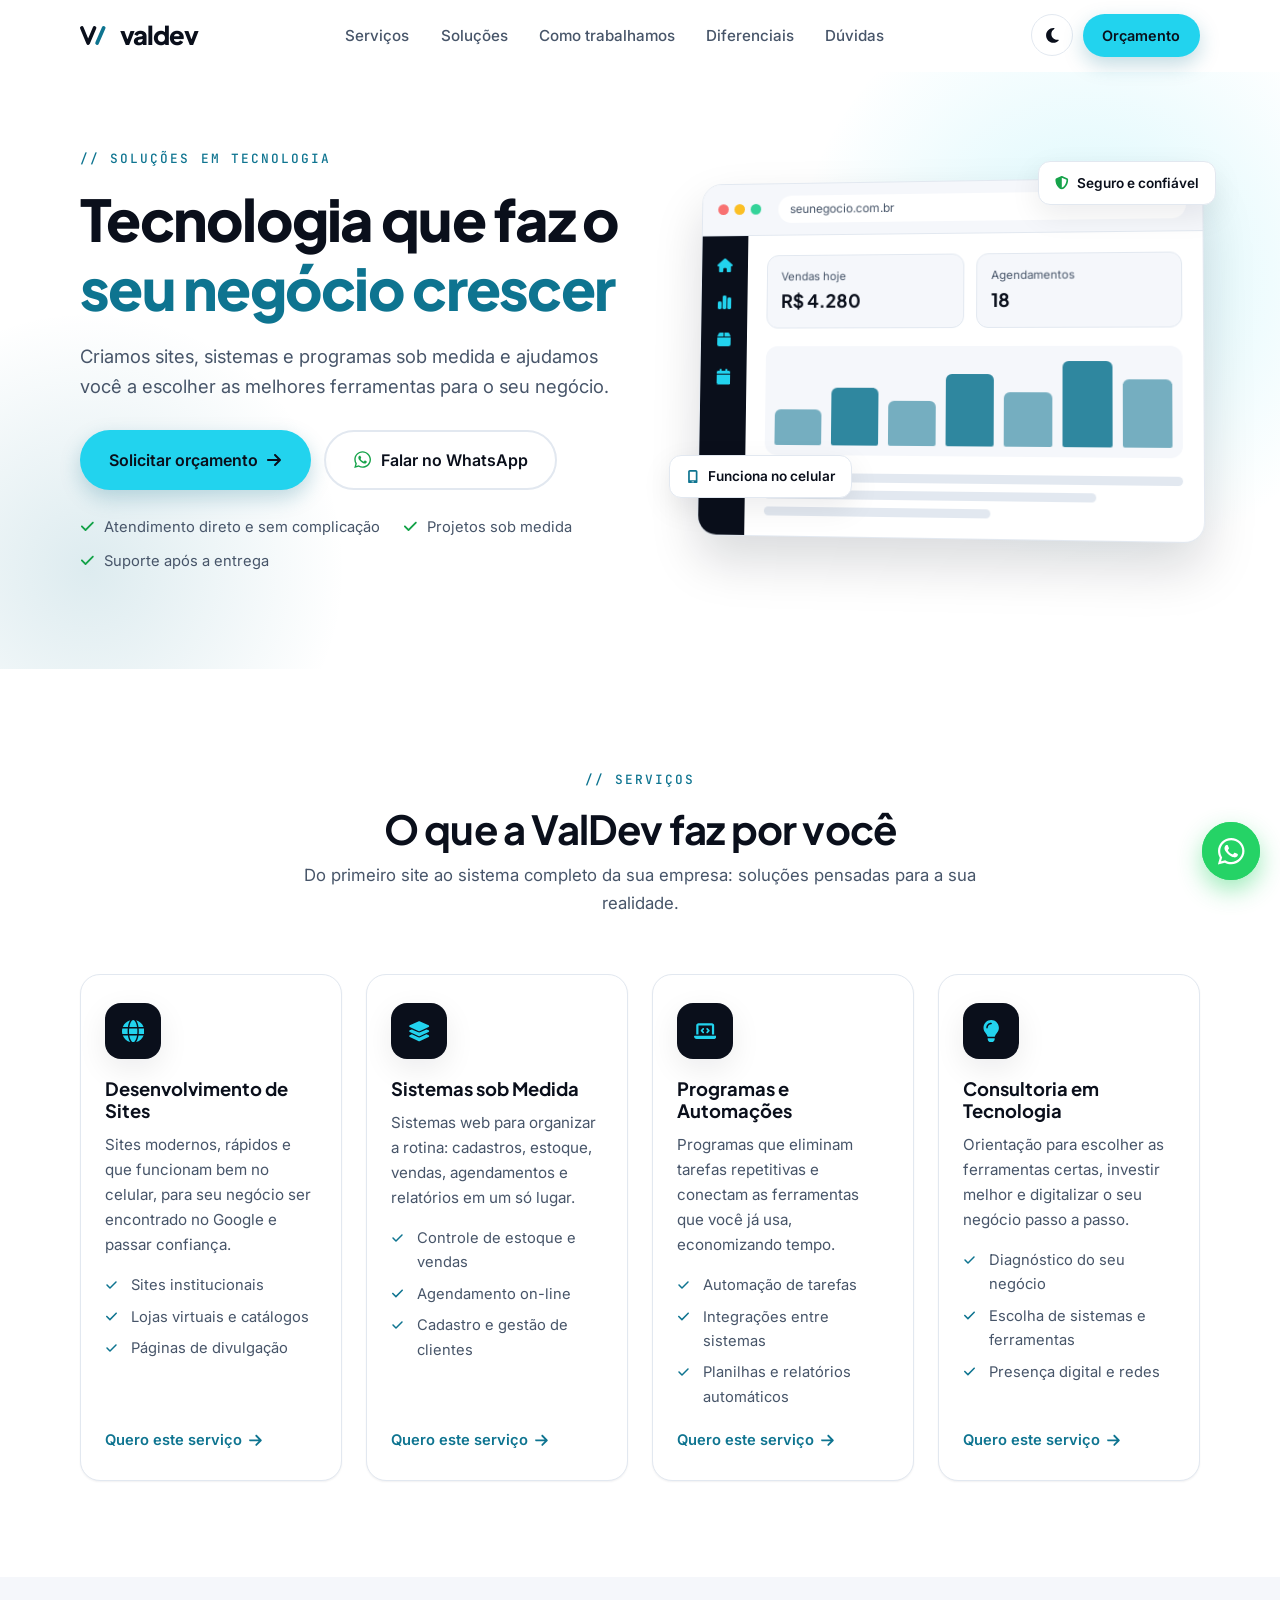
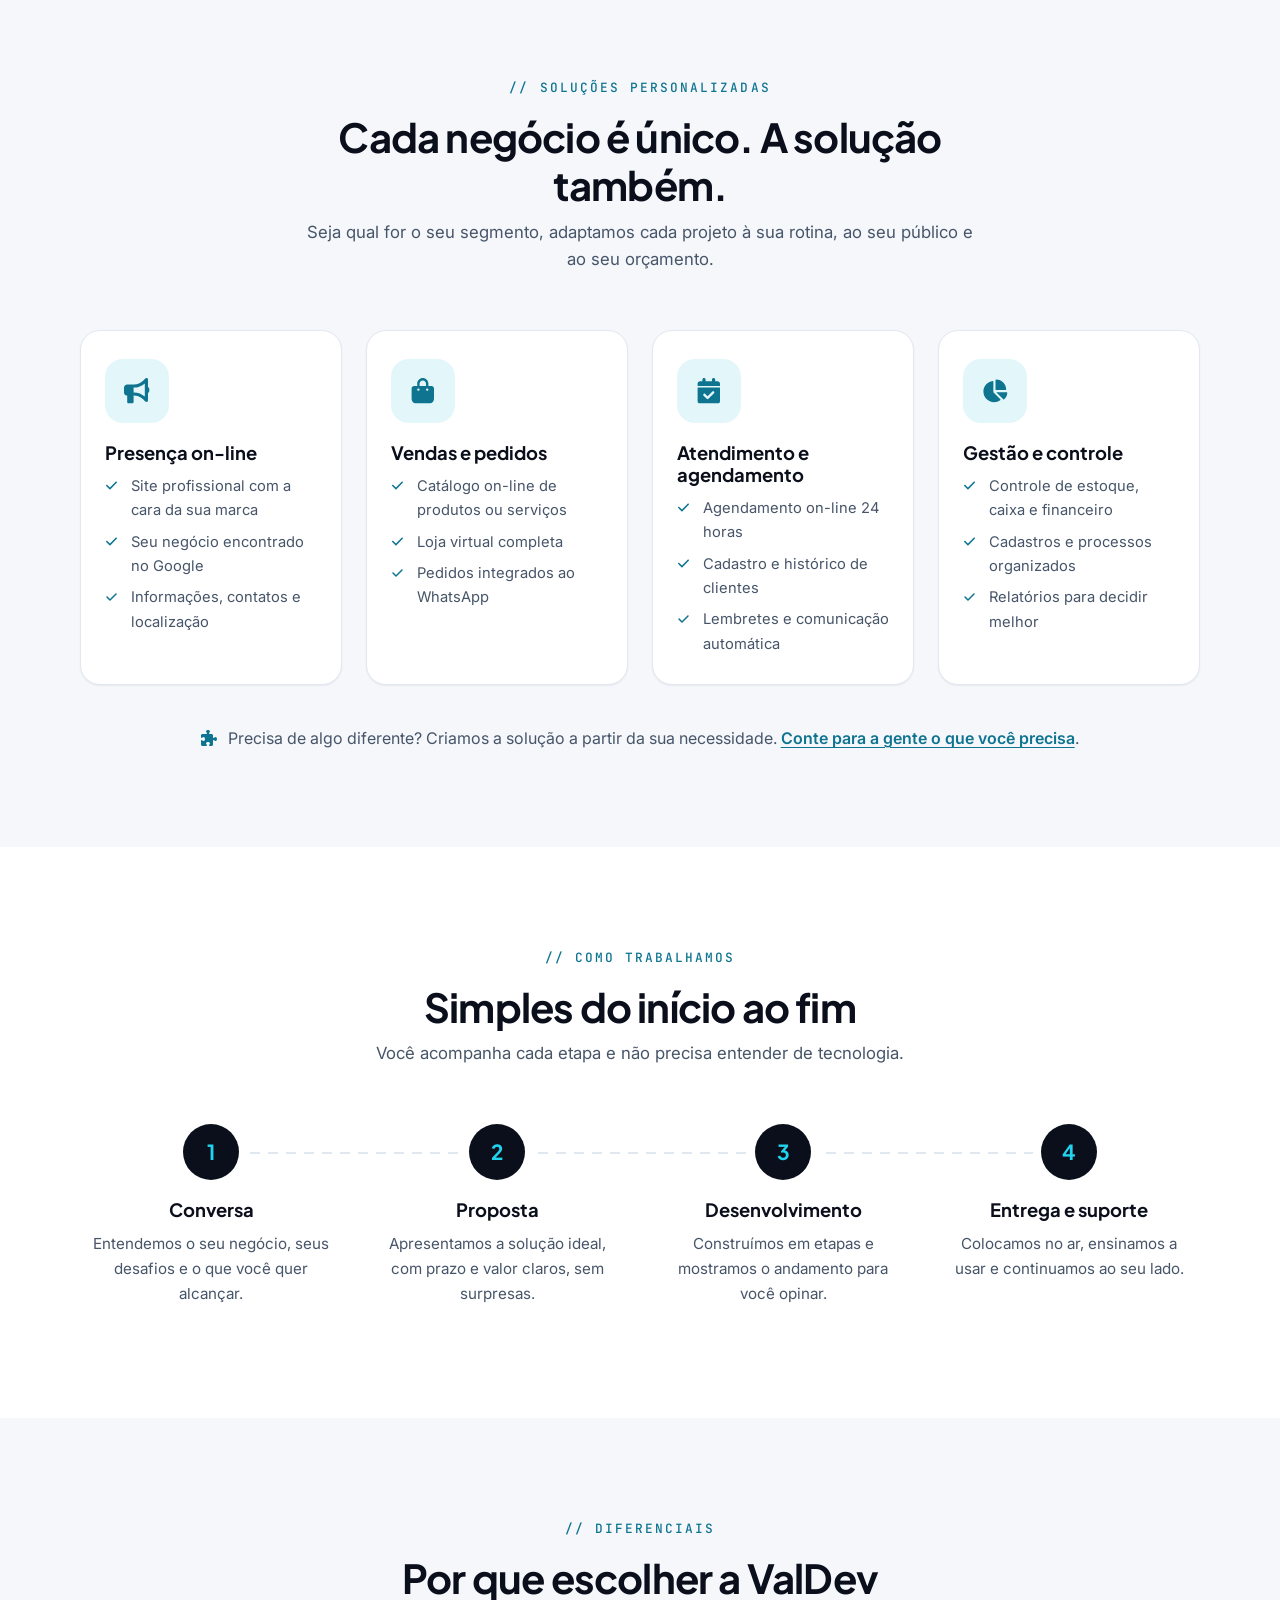
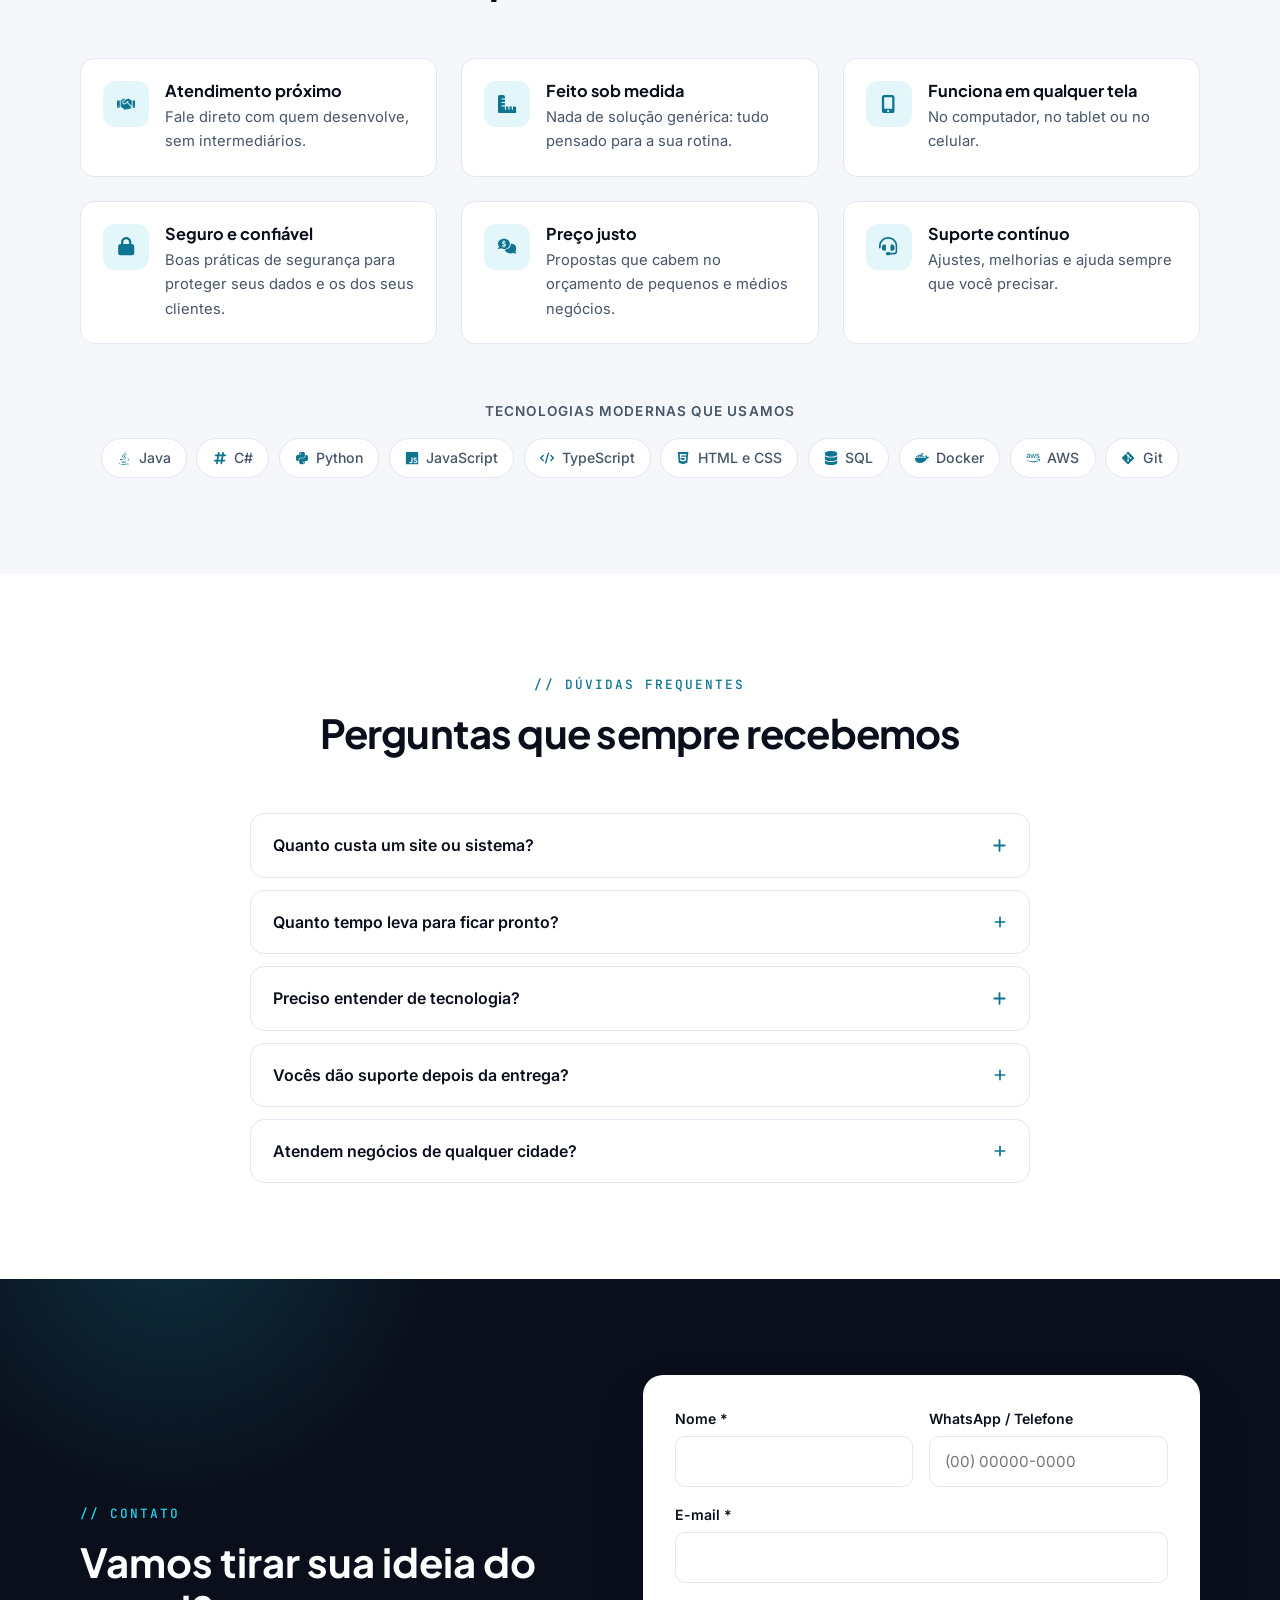
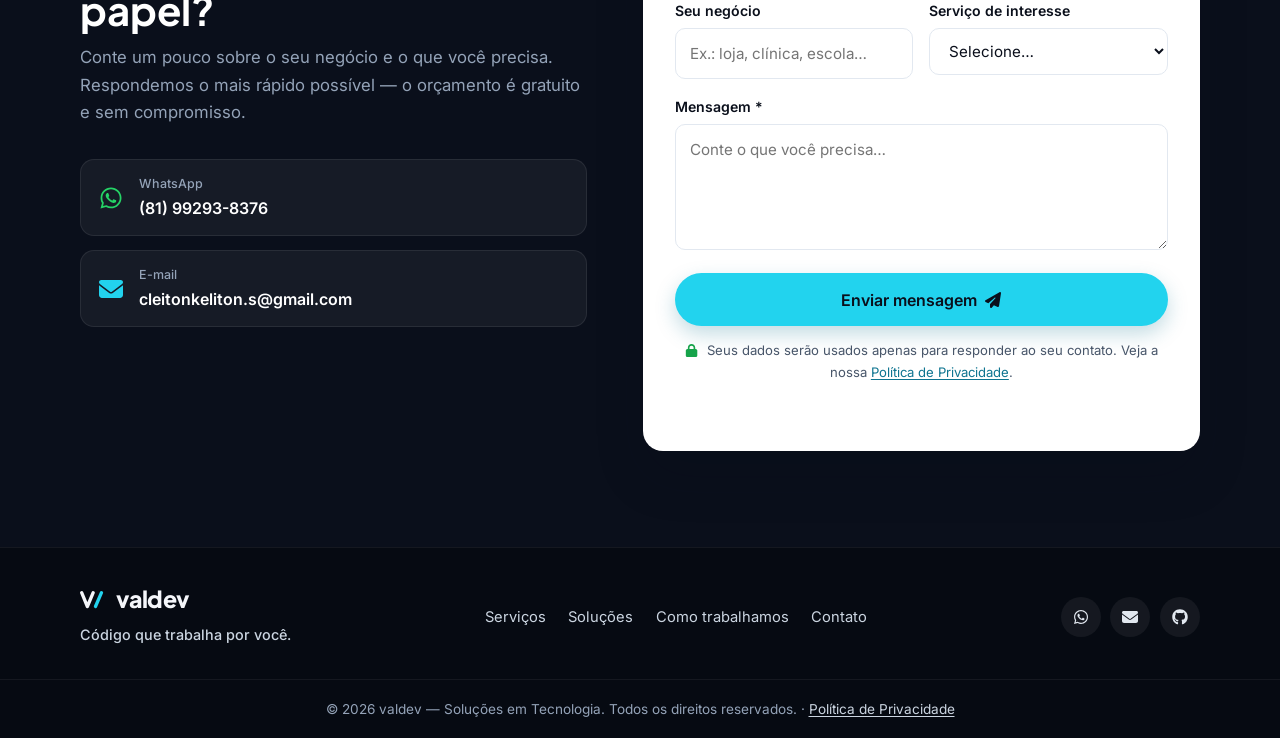
==== commit 6dd6142e: "Aplica a nova marca valdev (símbolo V/) - Logo V/ valdev em SVG no cabeçalho, rodapé, Política de Pr" ====
--- a/index.html
+++ b/index.html
@@ -7,7 +7,7 @@
   <meta name="description" content="ValDev — desenvolvimento de sites, sistemas, programas e consultoria em tecnologia sob medida para o seu negócio.">
   <meta name="keywords" content="ValDev, desenvolvimento de sites, sistemas sob medida, programas, automação, consultoria em tecnologia">
   <meta name="google-site-verification" content="-l9AbdfDOkMa8zSzDjGnrZVtf0t7XmWflmBcowzFVdc">
-  <meta name="theme-color" content="#1d4ed8">
+  <meta name="theme-color" content="#0a0f1b">
   <meta name="color-scheme" content="light dark">
 
   <!-- Prévia ao compartilhar o link (WhatsApp, LinkedIn, etc.) -->
@@ -28,6 +28,7 @@
   <meta property="og:locale" content="pt_BR">
 
   <link rel="icon" href="favicon.svg" type="image/svg+xml">
+  <link rel="apple-touch-icon" href="apple-touch-icon.png">
 
   <!-- Aplica o tema salvo antes de pintar a página (evita "piscar") -->
   <script>
@@ -43,7 +44,7 @@
 
   <link rel="preconnect" href="https://fonts.googleapis.com">
   <link rel="preconnect" href="https://fonts.gstatic.com" crossorigin>
-  <link rel="stylesheet" href="https://fonts.googleapis.com/css2?family=Inter:wght@400;500;600&family=Poppins:wght@600;700;800&display=swap">
+  <link rel="stylesheet" href="https://fonts.googleapis.com/css2?family=Inter:wght@400;500;600&family=JetBrains+Mono:wght@500&family=Plus+Jakarta+Sans:wght@600;700;800&display=swap">
   <link rel="stylesheet" href="style.css">
 </head>
 <body>
@@ -54,7 +55,6 @@
     <symbol id="i-aws" viewBox="0 0 640 512"><path d="M180.41 203.01c-.72 22.65 10.6 32.68 10.88 39.05a8.164 8.164 0 0 1-4.1 6.27l-12.8 8.96a10.66 10.66 0 0 1-5.63 1.92c-.43-.02-8.19 1.83-20.48-25.61a78.608 78.608 0 0 1-62.61 29.45c-16.28.89-60.4-9.24-58.13-56.21-1.59-38.28 34.06-62.06 70.93-60.05 7.1.02 21.6.37 46.99 6.27v-15.62c2.69-26.46-14.7-46.99-44.81-43.91-2.4.01-19.4-.5-45.84 10.11-7.36 3.38-8.3 2.82-10.75 2.82-7.41 0-4.36-21.48-2.94-24.2 5.21-6.4 35.86-18.35 65.94-18.18a76.857 76.857 0 0 1 55.69 17.28 70.285 70.285 0 0 1 17.67 52.36l-.01 69.29zM93.99 235.4c32.43-.47 46.16-19.97 49.29-30.47 2.46-10.05 2.05-16.41 2.05-27.4-9.67-2.32-23.59-4.85-39.56-4.87-15.15-1.14-42.82 5.63-41.74 32.26-1.24 16.79 11.12 31.4 29.96 30.48zm170.92 23.05c-7.86.72-11.52-4.86-12.68-10.37l-49.8-164.65c-.97-2.78-1.61-5.65-1.92-8.58a4.61 4.61 0 0 1 3.86-5.25c.24-.04-2.13 0 22.25 0 8.78-.88 11.64 6.03 12.55 10.37l35.72 140.83 33.16-140.83c.53-3.22 2.94-11.07 12.8-10.24h17.16c2.17-.18 11.11-.5 12.68 10.37l33.42 142.63L420.98 80.1c.48-2.18 2.72-11.37 12.68-10.37h19.72c.85-.13 6.15-.81 5.25 8.58-.43 1.85 3.41-10.66-52.75 169.9-1.15 5.51-4.82 11.09-12.68 10.37h-18.69c-10.94 1.15-12.51-9.66-12.68-10.75L328.67 110.7l-32.78 136.99c-.16 1.09-1.73 11.9-12.68 10.75h-18.3zm273.48 5.63c-5.88.01-33.92-.3-57.36-12.29a12.802 12.802 0 0 1-7.81-11.91v-10.75c0-8.45 6.2-6.9 8.83-5.89 10.04 4.06 16.48 7.14 28.81 9.6 36.65 7.53 52.77-2.3 56.72-4.48 13.15-7.81 14.19-25.68 5.25-34.95-10.48-8.79-15.48-9.12-53.13-21-4.64-1.29-43.7-13.61-43.79-52.36-.61-28.24 25.05-56.18 69.52-55.95 12.67-.01 46.43 4.13 55.57 15.62 1.35 2.09 2.02 4.55 1.92 7.04v10.11c0 4.44-1.62 6.66-4.87 6.66-7.71-.86-21.39-11.17-49.16-10.75-6.89-.36-39.89.91-38.41 24.97-.43 18.96 26.61 26.07 29.7 26.89 36.46 10.97 48.65 12.79 63.12 29.58 17.14 22.25 7.9 48.3 4.35 55.44-19.08 37.49-68.42 34.44-69.26 34.42zm40.2 104.86c-70.03 51.72-171.69 79.25-258.49 79.25A469.127 469.127 0 0 1 2.83 327.46c-6.53-5.89-.77-13.96 7.17-9.47a637.37 637.37 0 0 0 316.88 84.12 630.22 630.22 0 0 0 241.59-49.55c11.78-5 21.77 7.8 10.12 16.38zm29.19-33.29c-8.96-11.52-59.28-5.38-81.81-2.69-6.79.77-7.94-5.12-1.79-9.47 40.07-28.17 105.88-20.1 113.44-10.63 7.55 9.47-2.05 75.41-39.56 106.91-5.76 4.87-11.27 2.3-8.71-4.1 8.44-21.25 27.39-68.49 18.43-80.02z"/></symbol>
     <symbol id="i-bag-shopping" viewBox="0 0 448 512"><path d="M160 112c0-35.3 28.7-64 64-64s64 28.7 64 64v48H160V112zm-48 48H48c-26.5 0-48 21.5-48 48V416c0 53 43 96 96 96H352c53 0 96-43 96-96V208c0-26.5-21.5-48-48-48H336V112C336 50.1 285.9 0 224 0S112 50.1 112 112v48zm24 48a24 24 0 1 1 0 48 24 24 0 1 1 0-48zm152 24a24 24 0 1 1 48 0 24 24 0 1 1 -48 0z"/></symbol>
     <symbol id="i-bars" viewBox="0 0 448 512"><path d="M0 96C0 78.3 14.3 64 32 64H416c17.7 0 32 14.3 32 32s-14.3 32-32 32H32C14.3 128 0 113.7 0 96zM0 256c0-17.7 14.3-32 32-32H416c17.7 0 32 14.3 32 32s-14.3 32-32 32H32c-17.7 0-32-14.3-32-32zM448 416c0 17.7-14.3 32-32 32H32c-17.7 0-32-14.3-32-32s14.3-32 32-32H416c17.7 0 32 14.3 32 32z"/></symbol>
-    <symbol id="i-bolt" viewBox="0 0 448 512"><path d="M349.4 44.6c5.9-13.7 1.5-29.7-10.6-38.5s-28.6-8-39.9 1.8l-256 224c-10 8.8-13.6 22.9-8.9 35.3S50.7 288 64 288H175.5L98.6 467.4c-5.9 13.7-1.5 29.7 10.6 38.5s28.6 8 39.9-1.8l256-224c10-8.8 13.6-22.9 8.9-35.3s-16.6-20.7-30-20.7H272.5L349.4 44.6z"/></symbol>
     <symbol id="i-box" viewBox="0 0 448 512"><path d="M50.7 58.5L0 160H208V32H93.7C75.5 32 58.9 42.3 50.7 58.5zM240 160H448L397.3 58.5C389.1 42.3 372.5 32 354.3 32H240V160zm208 32H0V416c0 35.3 28.7 64 64 64H384c35.3 0 64-28.7 64-64V192z"/></symbol>
     <symbol id="i-bullhorn" viewBox="0 0 512 512"><path d="M480 32c0-12.9-7.8-24.6-19.8-29.6s-25.7-2.2-34.9 6.9L381.7 53c-48 48-113.1 75-181 75H192 160 64c-35.3 0-64 28.7-64 64v96c0 35.3 28.7 64 64 64l0 128c0 17.7 14.3 32 32 32h64c17.7 0 32-14.3 32-32V352l8.7 0c67.9 0 133 27 181 75l43.6 43.6c9.2 9.2 22.9 11.9 34.9 6.9s19.8-16.6 19.8-29.6V300.4c18.6-8.8 32-32.5 32-60.4s-13.4-51.6-32-60.4V32zm-64 76.7V240 371.3C357.2 317.8 280.5 288 200.7 288H192V192h8.7c79.8 0 156.5-29.8 215.3-83.3z"/></symbol>
     <symbol id="i-calendar" viewBox="0 0 448 512"><path d="M96 32V64H48C21.5 64 0 85.5 0 112v48H448V112c0-26.5-21.5-48-48-48H352V32c0-17.7-14.3-32-32-32s-32 14.3-32 32V64H160V32c0-17.7-14.3-32-32-32S96 14.3 96 32zM448 192H0V464c0 26.5 21.5 48 48 48H400c26.5 0 48-21.5 48-48V192z"/></symbol>
@@ -98,9 +98,8 @@
   <!-- Cabeçalho -->
   <header class="header" id="topo">
     <div class="container header-inner">
-      <a href="#inicio" class="logo" aria-label="ValDev — página inicial">
-        <img src="favicon.svg" alt="" width="34" height="34">
-        <span>Val<strong>Dev</strong></span>
+      <a href="#inicio" class="logo" aria-label="valdev — página inicial">
+        <svg class="logo-symbol" viewBox="0 0 251 186" aria-hidden="true"><path class="logo-v" d="M18 18 L80 168 L143 18"/><path class="logo-slash" d="M233 18 L168 168"/></svg><span class="logo-word">valdev</span>
       </a>
 
       <nav class="nav" aria-label="Menu principal">
@@ -131,7 +130,7 @@
     <section class="hero" id="inicio">
       <div class="container hero-inner">
         <div class="hero-text reveal">
-          <span class="eyebrow"><svg class="icon" aria-hidden="true"><use href="#i-bolt"></use></svg> Soluções em tecnologia</span>
+          <span class="eyebrow">Soluções em tecnologia</span>
           <h1>Tecnologia que faz o <span class="gradient-text">seu negócio crescer</span></h1>
           <p class="lead">
             Criamos sites, sistemas e programas sob medida e ajudamos você a escolher
@@ -520,11 +519,10 @@
   <footer class="footer">
     <div class="container footer-inner">
       <div class="footer-brand">
-        <a href="#inicio" class="logo">
-          <img src="favicon.svg" alt="" width="30" height="30">
-          <span>Val<strong>Dev</strong></span>
-        </a>
-        <p>Soluções em tecnologia para fazer o seu negócio crescer.</p>
+        <a href="#inicio" class="logo" aria-label="valdev — voltar ao início">
+        <svg class="logo-symbol" viewBox="0 0 251 186" aria-hidden="true"><path class="logo-v" d="M18 18 L80 168 L143 18"/><path class="logo-slash" d="M233 18 L168 168"/></svg><span class="logo-word">valdev</span>
+      </a>
+        <p class="footer-slogan">Código que trabalha por você.</p>
       </div>
       <nav class="footer-links" aria-label="Links do rodapé">
         <a href="#servicos">Serviços</a>
@@ -538,7 +536,7 @@
         <a href="https://github.com/valdev-tech" target="_blank" rel="noopener noreferrer" aria-label="GitHub"><svg class="icon" aria-hidden="true"><use href="#i-github"></use></svg></a>
       </div>
     </div>
-    <p class="copyright">© <span id="ano">2026</span> ValDev — Soluções em Tecnologia. Todos os direitos reservados. · <a href="privacidade.html">Política de Privacidade</a></p>
+    <p class="copyright">© <span id="ano">2026</span> valdev — Soluções em Tecnologia. Todos os direitos reservados. · <a href="privacidade.html">Política de Privacidade</a></p>
   </footer>
 
   <!-- Voltar ao topo -->
--- a/style.css
+++ b/style.css
@@ -4,35 +4,39 @@
 
 /* ---------- Tokens (tema claro) ---------- */
 :root {
-  --brand-1: #1d4ed8;
-  --brand-2: #2563eb;
-  --brand-gradient: linear-gradient(135deg, var(--brand-1), var(--brand-2));
+  /* Cores da marca valdev (manual de marca) */
+  --ink: #0a0f1b;          /* tinta: "V" e textos em fundo claro */
+  --cyan: #22d3ee;         /* barra "/" em fundo escuro, botões de ação */
+  --cyan-hover: #67e8f9;
+  --teal: #0e7490;         /* barra "/" em fundo claro, links */
   --whatsapp: #25d366;
 
   --bg: #ffffff;
-  --bg-alt: #f4f7fb;
+  --bg-alt: #f5f7fb;
   --surface: #ffffff;
-  --text: #0f172a;
+  --text: #0a0f1b;
   --text-muted: #475569;
   --border: #e2e8f0;
-  --primary: #1d4ed8;
-  --primary-hover: #1e40af;
-  --primary-soft: #e0eaff;
-  --cta: #c2410c;          /* laranja dos botões de ação */
-  --cta-hover: #9a3412;
-  --focus: #ea580c;
+  --primary: var(--teal);
+  --primary-hover: #155e75;
+  --primary-soft: #e3f7fb;
+  --logo-v: var(--ink);
+  --logo-slash: var(--teal);
+  --chip-bg: var(--ink);   /* quadrado escuro dos ícones (como o ícone da marca) */
+  --focus: var(--teal);
   --header-bg: rgba(255, 255, 255, 0.85);
-  --shadow-sm: 0 1px 2px rgba(15, 23, 42, 0.06);
-  --shadow-md: 0 10px 30px rgba(15, 23, 42, 0.08);
-  --shadow-lg: 0 25px 50px rgba(15, 23, 42, 0.15);
-
-  --contact-bg: #0b1220;
-  --footer-bg: #070d18;
+  --shadow-sm: 0 1px 2px rgba(10, 15, 27, 0.06);
+  --shadow-md: 0 10px 30px rgba(10, 15, 27, 0.08);
+  --shadow-lg: 0 25px 50px rgba(10, 15, 27, 0.15);
+
+  --contact-bg: #0a0f1b;
+  --footer-bg: #060a12;
   --success: #16a34a;
   --error: #dc2626;
 
   --font-body: 'Inter', system-ui, -apple-system, 'Segoe UI', Roboto, sans-serif;
-  --font-head: 'Poppins', var(--font-body);
+  --font-head: 'Plus Jakarta Sans', var(--font-body);
+  --font-mono: 'JetBrains Mono', ui-monospace, 'SFMono-Regular', Menlo, Consolas, monospace;
 
   --mask-check: url("data:image/svg+xml,%3Csvg xmlns='http://www.w3.org/2000/svg' viewBox='0 0 448 512'%3E%3Cpath d='M438.6 105.4c12.5 12.5 12.5 32.8 0 45.3l-256 256c-12.5 12.5-32.8 12.5-45.3 0l-128-128c-12.5-12.5-12.5-32.8 0-45.3s32.8-12.5 45.3 0L160 338.7 393.4 105.4c12.5-12.5 32.8-12.5 45.3 0z'/%3E%3C/svg%3E");
   --mask-plus: url("data:image/svg+xml,%3Csvg xmlns='http://www.w3.org/2000/svg' viewBox='0 0 448 512'%3E%3Cpath d='M256 80c0-17.7-14.3-32-32-32s-32 14.3-32 32V224H48c-17.7 0-32 14.3-32 32s14.3 32 32 32H192V432c0 17.7 14.3 32 32 32s32-14.3 32-32V288H400c17.7 0 32-14.3 32-32s-14.3-32-32-32H256V80z'/%3E%3C/svg%3E");
@@ -46,23 +50,25 @@
 
 /* ---------- Tokens (tema escuro) ---------- */
 [data-theme="dark"] {
-  --bg: #0b1220;
-  --bg-alt: #0f1a2e;
-  --surface: #131f36;
-  --text: #e2e8f0;
+  --bg: #0a0f1b;
+  --bg-alt: #0f1522;
+  --surface: #121a29;
+  --text: #e8edf5;
   --text-muted: #94a3b8;
-  --border: #1f2d47;
-  --brand-1: #3b82f6;
-  --brand-2: #60a5fa;
-  --primary: #60a5fa;
-  --primary-hover: #93c5fd;
-  --primary-soft: rgba(96, 165, 250, 0.14);
-  --header-bg: rgba(11, 18, 32, 0.85);
+  --border: #1f2a3c;
+  --primary: var(--cyan);
+  --primary-hover: var(--cyan-hover);
+  --primary-soft: rgba(34, 211, 238, 0.12);
+  --logo-v: #f4f6fa;
+  --logo-slash: var(--cyan);
+  --chip-bg: #1e293b;
+  --focus: var(--cyan);
+  --header-bg: rgba(10, 15, 27, 0.85);
   --shadow-sm: 0 1px 2px rgba(0, 0, 0, 0.3);
   --shadow-md: 0 10px 30px rgba(0, 0, 0, 0.35);
   --shadow-lg: 0 25px 50px rgba(0, 0, 0, 0.5);
-  --contact-bg: #111d35;
-  --footer-bg: #060b16;
+  --contact-bg: #111827;
+  --footer-bg: #060a12;
 }
 
 /* ---------- Base ---------- */
@@ -133,12 +139,7 @@
 }
 .container-narrow { max-width: 820px; }
 
-.gradient-text {
-  background: var(--brand-gradient);
-  -webkit-background-clip: text;
-  background-clip: text;
-  color: transparent;
-}
+.gradient-text { color: var(--primary); }
 
 /* ---------- Botões ---------- */
 .btn {
@@ -160,11 +161,11 @@
 .btn:disabled { opacity: 0.6; cursor: wait; transform: none; }
 
 .btn-primary {
-  background: var(--cta);
-  color: #fff;
-  box-shadow: 0 8px 20px rgba(194, 65, 12, 0.28);
-}
-.btn-primary:hover { background: var(--cta-hover); color: #fff; box-shadow: 0 12px 28px rgba(194, 65, 12, 0.38); }
+  background: var(--cyan);
+  color: var(--ink);
+  box-shadow: 0 8px 20px rgba(14, 116, 144, 0.25);
+}
+.btn-primary:hover { background: var(--cyan-hover); color: var(--ink); box-shadow: 0 12px 28px rgba(14, 116, 144, 0.32); }
 
 .btn-outline {
   background: transparent;
@@ -215,18 +216,25 @@
   gap: 1rem;
 }
 
+/* Logo valdev: símbolo V/ (SVG) + nome em minúsculas */
 .logo {
+  --logo-size: 1.6rem;
   display: inline-flex;
   align-items: center;
-  gap: 0.55rem;
+  gap: 0.55em;
   font-family: var(--font-head);
-  font-size: 1.45rem;
-  font-weight: 700;
-  color: var(--text);
-  letter-spacing: -0.02em;
-}
-.logo:hover { color: var(--text); }
-.logo strong { font-weight: 800; background: var(--brand-gradient); -webkit-background-clip: text; background-clip: text; color: transparent; }
+  font-size: var(--logo-size);
+  font-weight: 800;
+  line-height: 1;
+  letter-spacing: -0.035em;
+  color: var(--logo-v);
+}
+.logo:hover { color: var(--logo-v); }
+.logo-symbol { width: auto; height: 0.74em; flex-shrink: 0; overflow: visible; }
+.logo-symbol path { fill: none; stroke-width: 36; stroke-linecap: round; stroke-linejoin: round; }
+.logo-symbol .logo-v { stroke: var(--logo-v); }
+.logo-symbol .logo-slash { stroke: var(--logo-slash); }
+.logo-word { transform: translateY(-0.04em); }
 
 .nav-list { display: flex; align-items: center; gap: 0.25rem; }
 .nav-list a {
@@ -256,7 +264,7 @@
   inset: -20% -10% auto auto;
   width: 640px;
   height: 640px;
-  background: radial-gradient(circle, rgba(59, 130, 246, 0.2), transparent 65%);
+  background: radial-gradient(circle, rgba(34, 211, 238, 0.18), transparent 65%);
   pointer-events: none;
 }
 .hero::after {
@@ -265,7 +273,7 @@
   inset: auto auto -30% -15%;
   width: 560px;
   height: 560px;
-  background: radial-gradient(circle, rgba(37, 99, 235, 0.18), transparent 65%);
+  background: radial-gradient(circle, rgba(14, 116, 144, 0.14), transparent 65%);
   pointer-events: none;
 }
 
@@ -279,20 +287,17 @@
 }
 
 .eyebrow {
-  display: inline-flex;
-  align-items: center;
-  gap: 0.45rem;
-  padding: 0.35rem 0.9rem;
-  margin-bottom: 1rem;
-  border-radius: 999px;
-  background: var(--primary-soft);
+  display: inline-block;
+  margin-bottom: 0.9rem;
   color: var(--primary);
-  font-size: 0.82rem;
-  font-weight: 600;
-  letter-spacing: 0.04em;
+  font-family: var(--font-mono);
+  font-size: 0.8rem;
+  font-weight: 500;
+  letter-spacing: 0.16em;
   text-transform: uppercase;
 }
-.eyebrow-light { background: rgba(255, 255, 255, 0.1); color: #93c5fd; }
+.eyebrow::before { content: "// "; }
+.eyebrow-light { color: var(--cyan); }
 
 .hero h1 {
   font-size: clamp(2.2rem, 5vw, 3.6rem);
@@ -345,8 +350,8 @@
   flex-direction: column;
   gap: 22px;
   padding: 22px 16px;
-  background: var(--brand-gradient);
-  color: rgba(255, 255, 255, 0.85);
+  background: var(--chip-bg);
+  color: var(--cyan);
 }
 .mock-main { flex: 1; padding: 20px; display: flex; flex-direction: column; gap: 18px; }
 
@@ -373,7 +378,7 @@
   flex: 1;
   height: var(--h);
   border-radius: 6px 6px 2px 2px;
-  background: var(--brand-gradient);
+  background: var(--primary);
   opacity: 0.85;
   animation: grow 1.2s var(--ease) both;
 }
@@ -439,12 +444,11 @@
   height: 56px;
   margin-bottom: 1.2rem;
   border-radius: 16px;
-  background: var(--primary);
-  color: #fff;
+  background: var(--chip-bg);
+  color: var(--cyan);
   font-size: 1.4rem;
-  box-shadow: 0 10px 20px rgba(29, 78, 216, 0.22);
-}
-[data-theme="dark"] .card-icon { background: #2563eb; }
+  box-shadow: var(--shadow-md);
+}
 
 .card-link {
   display: inline-flex;
@@ -520,8 +524,8 @@
   height: 56px;
   margin: 0 auto 1.2rem;
   border-radius: 50%;
-  background: var(--primary);
-  color: #fff;
+  background: var(--chip-bg);
+  color: var(--cyan);
   font-family: var(--font-head);
   font-size: 1.3rem;
   font-weight: 700;
@@ -616,7 +620,7 @@
   inset: -40% auto auto -10%;
   width: 600px;
   height: 600px;
-  background: radial-gradient(circle, rgba(37, 99, 235, 0.35), transparent 65%);
+  background: radial-gradient(circle, rgba(34, 211, 238, 0.16), transparent 65%);
   pointer-events: none;
 }
 .contact-inner {
@@ -644,7 +648,7 @@
   transition: background 0.2s var(--ease), transform 0.2s var(--ease);
 }
 .contact-list a:hover { background: rgba(255, 255, 255, 0.1); transform: translateX(4px); color: #fff; }
-.contact-list .icon { font-size: 1.5rem; color: #93c5fd; }
+.contact-list .icon { font-size: 1.5rem; color: var(--cyan); }
 .contact-list li:first-child .icon { color: var(--whatsapp); }
 .contact-list small { display: block; color: #94a3b8; font-weight: 500; font-size: 0.78rem; }
 
@@ -692,7 +696,8 @@
   padding-top: 40px;
   padding-bottom: 32px;
 }
-.footer .logo { color: #fff; font-size: 1.3rem; }
+.footer .logo { --logo-size: 1.45rem; --logo-v: #f4f6fa; --logo-slash: var(--cyan); }
+.footer-slogan { color: #cbd5e1; font-weight: 500; }
 .footer-brand p { margin: 0.5rem 0 0; font-size: 0.9rem; }
 .footer-links { display: flex; flex-wrap: wrap; gap: 0.4rem 1.4rem; }
 .footer-links a { color: #cbd5e1; font-size: 0.92rem; }
@@ -784,7 +789,7 @@
   .nav-list.open { transform: none; opacity: 1; visibility: visible; }
   .nav-list a { padding: 0.8rem 1rem; border-radius: 12px; font-size: 1rem; }
   .nav-cta-mobile { display: block; margin-top: 0.5rem; }
-  .nav-cta-mobile .btn { display: flex; width: 100%; color: #fff; background: var(--cta); }
+  .nav-cta-mobile .btn { display: flex; width: 100%; color: var(--ink); background: var(--cyan); }
 
   .hero { padding: 48px 0 72px; }
   .hero-inner { grid-template-columns: 1fr; }
@@ -947,11 +952,11 @@
   padding: 48px 0;
   text-align: center;
   background:
-    radial-gradient(circle at 80% 10%, rgba(59, 130, 246, 0.18), transparent 45%),
-    radial-gradient(circle at 10% 90%, rgba(29, 78, 216, 0.14), transparent 45%),
+    radial-gradient(circle at 80% 10%, rgba(34, 211, 238, 0.16), transparent 45%),
+    radial-gradient(circle at 10% 90%, rgba(14, 116, 144, 0.12), transparent 45%),
     var(--bg);
 }
-.not-found .logo { justify-content: center; font-size: 1.6rem; }
+.not-found .logo { --logo-size: 1.9rem; }
 .not-found .not-found-code {
   margin: 1.5rem 0 0;
   font-family: var(--font-head);
@@ -959,10 +964,7 @@
   font-weight: 800;
   line-height: 1;
   letter-spacing: -0.05em;
-  background: var(--brand-gradient);
-  -webkit-background-clip: text;
-  background-clip: text;
-  color: transparent;
+  color: var(--primary);
 }
 .not-found h1 { font-size: clamp(1.6rem, 4vw, 2.2rem); }
 .not-found p { color: var(--text-muted); max-width: 480px; margin-left: auto; margin-right: auto; }
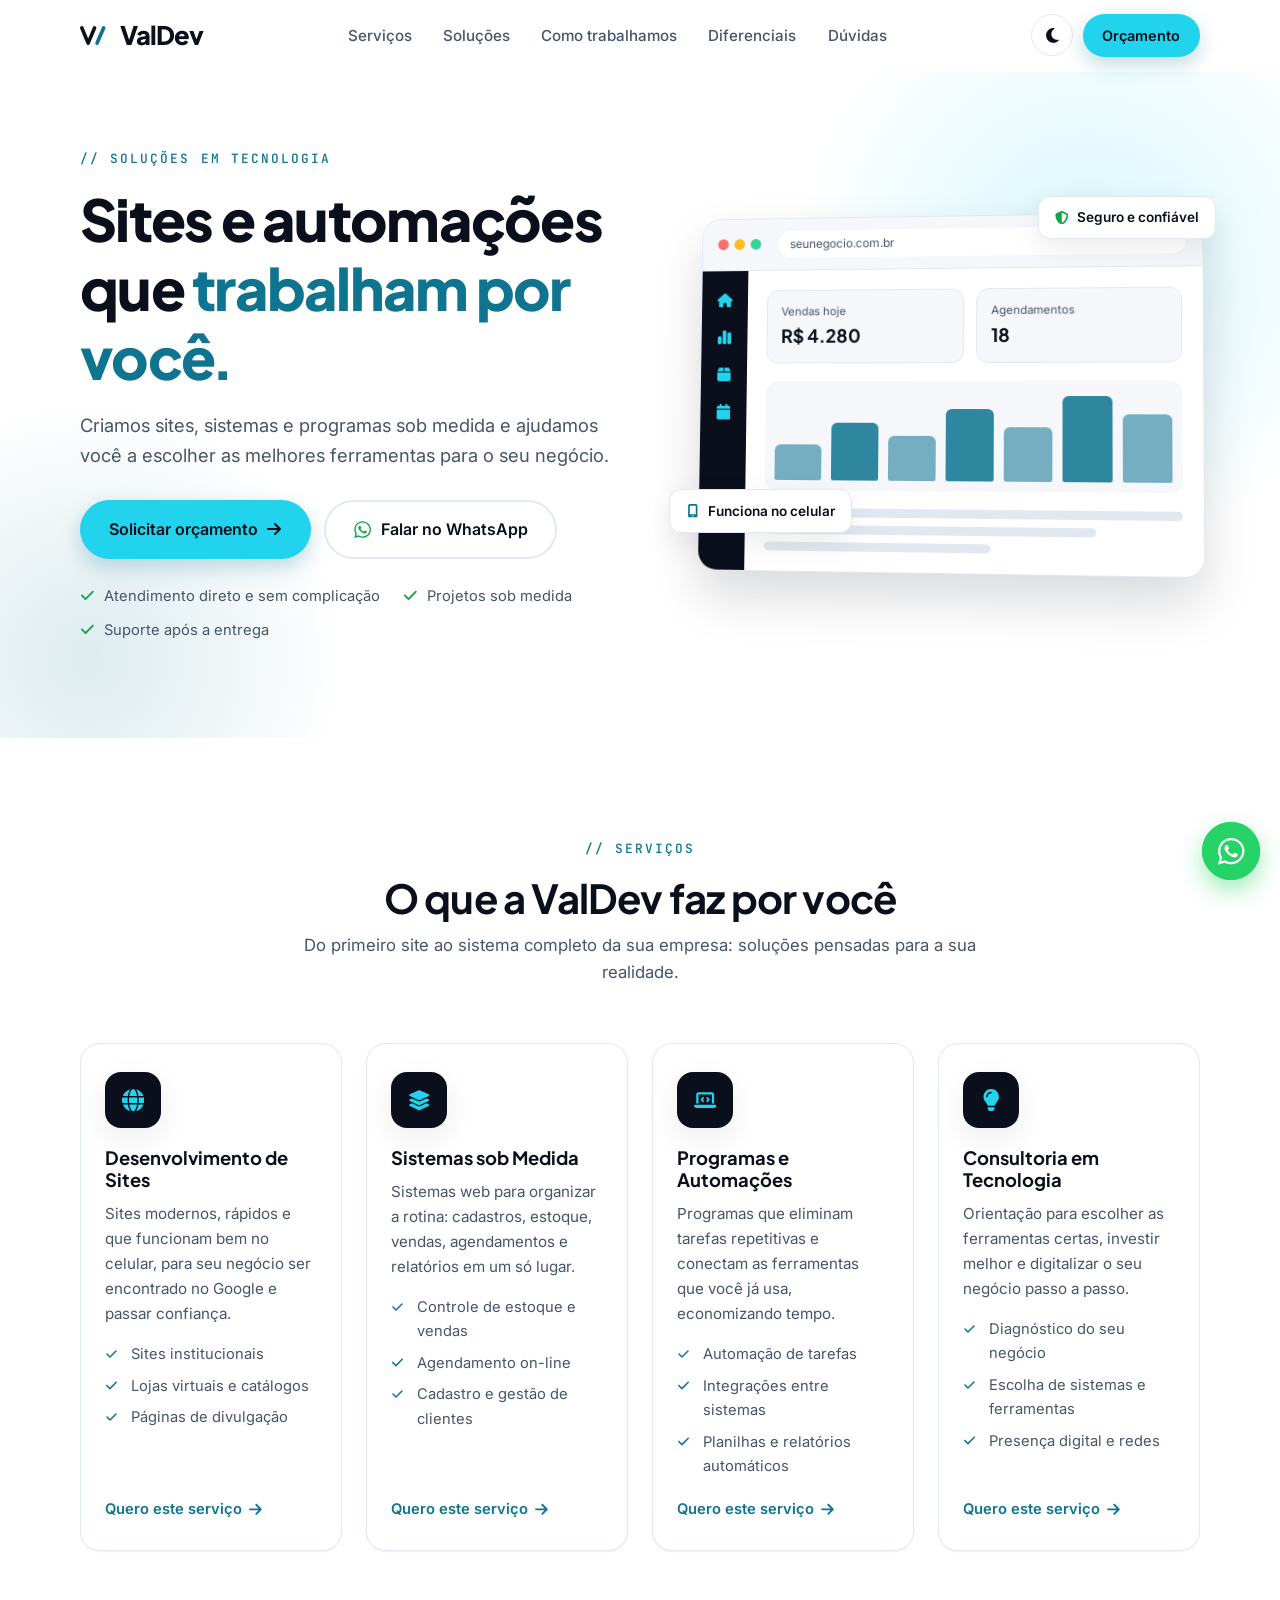
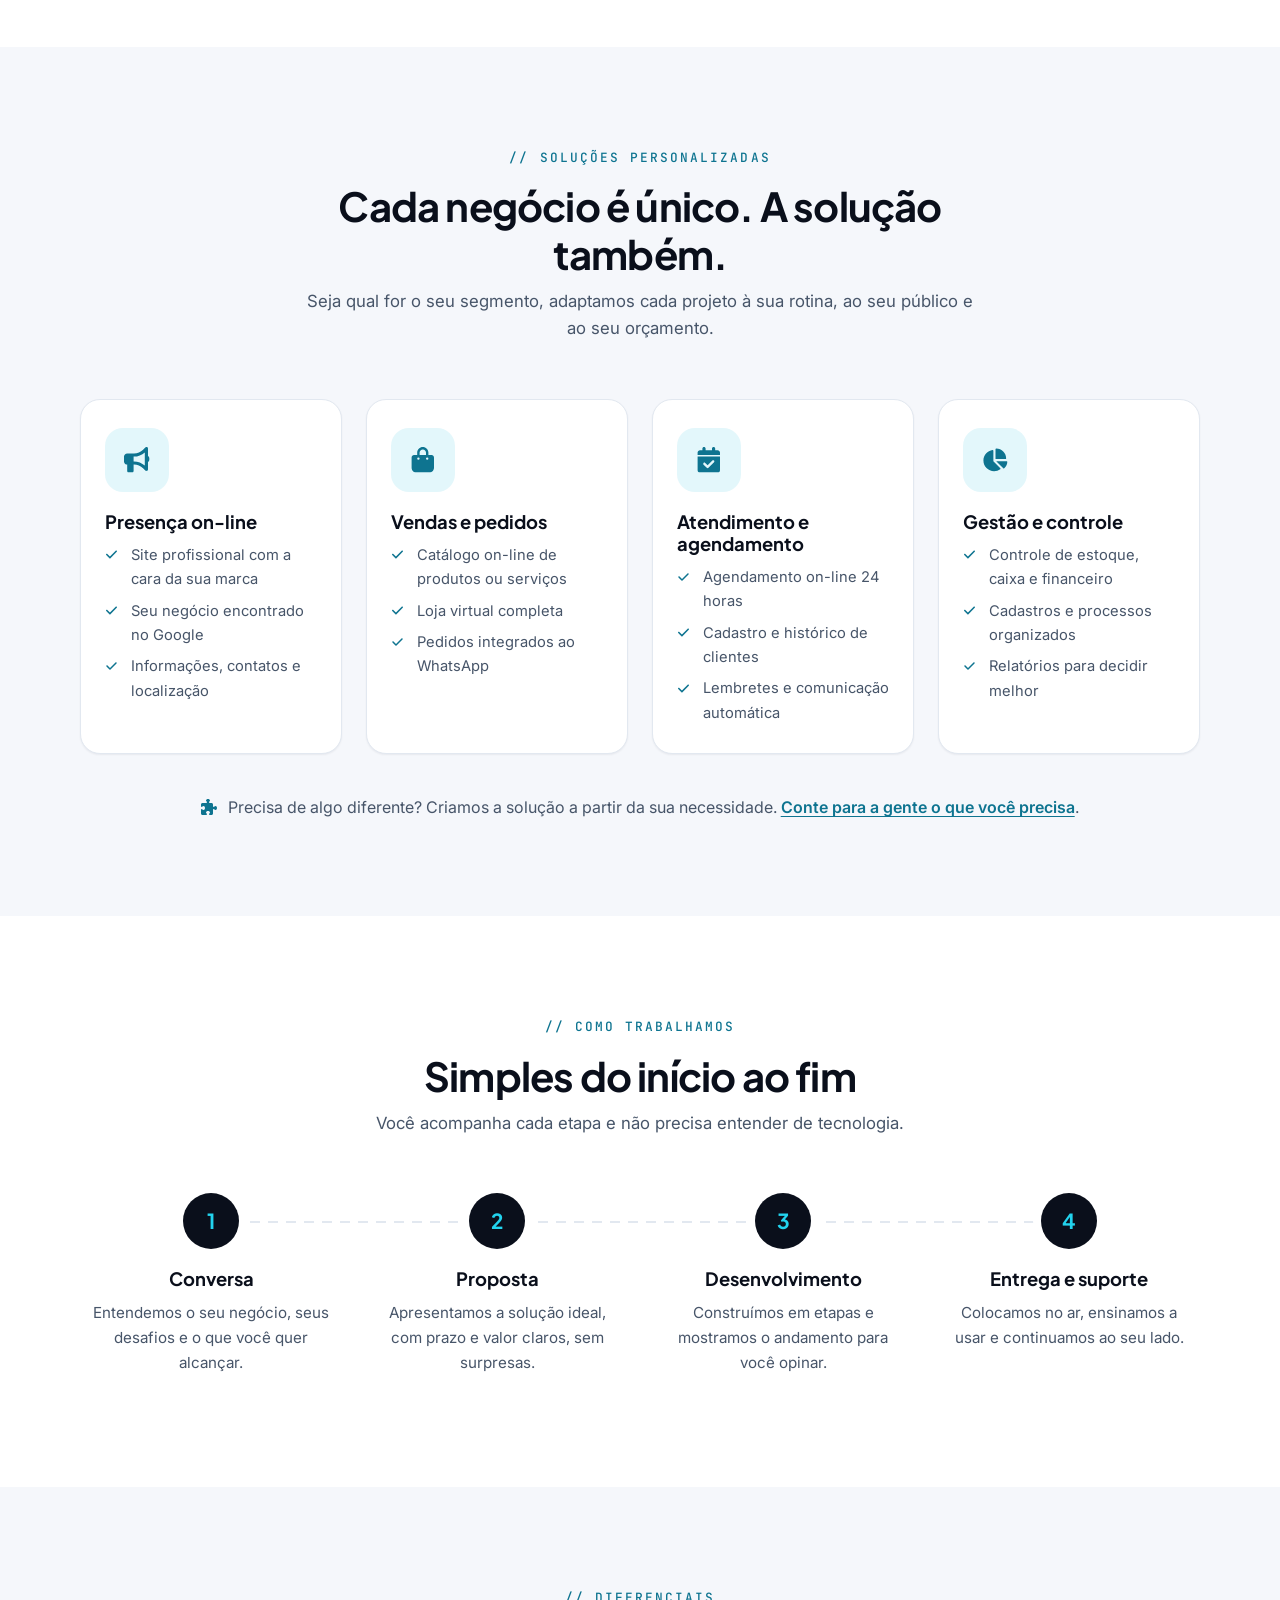
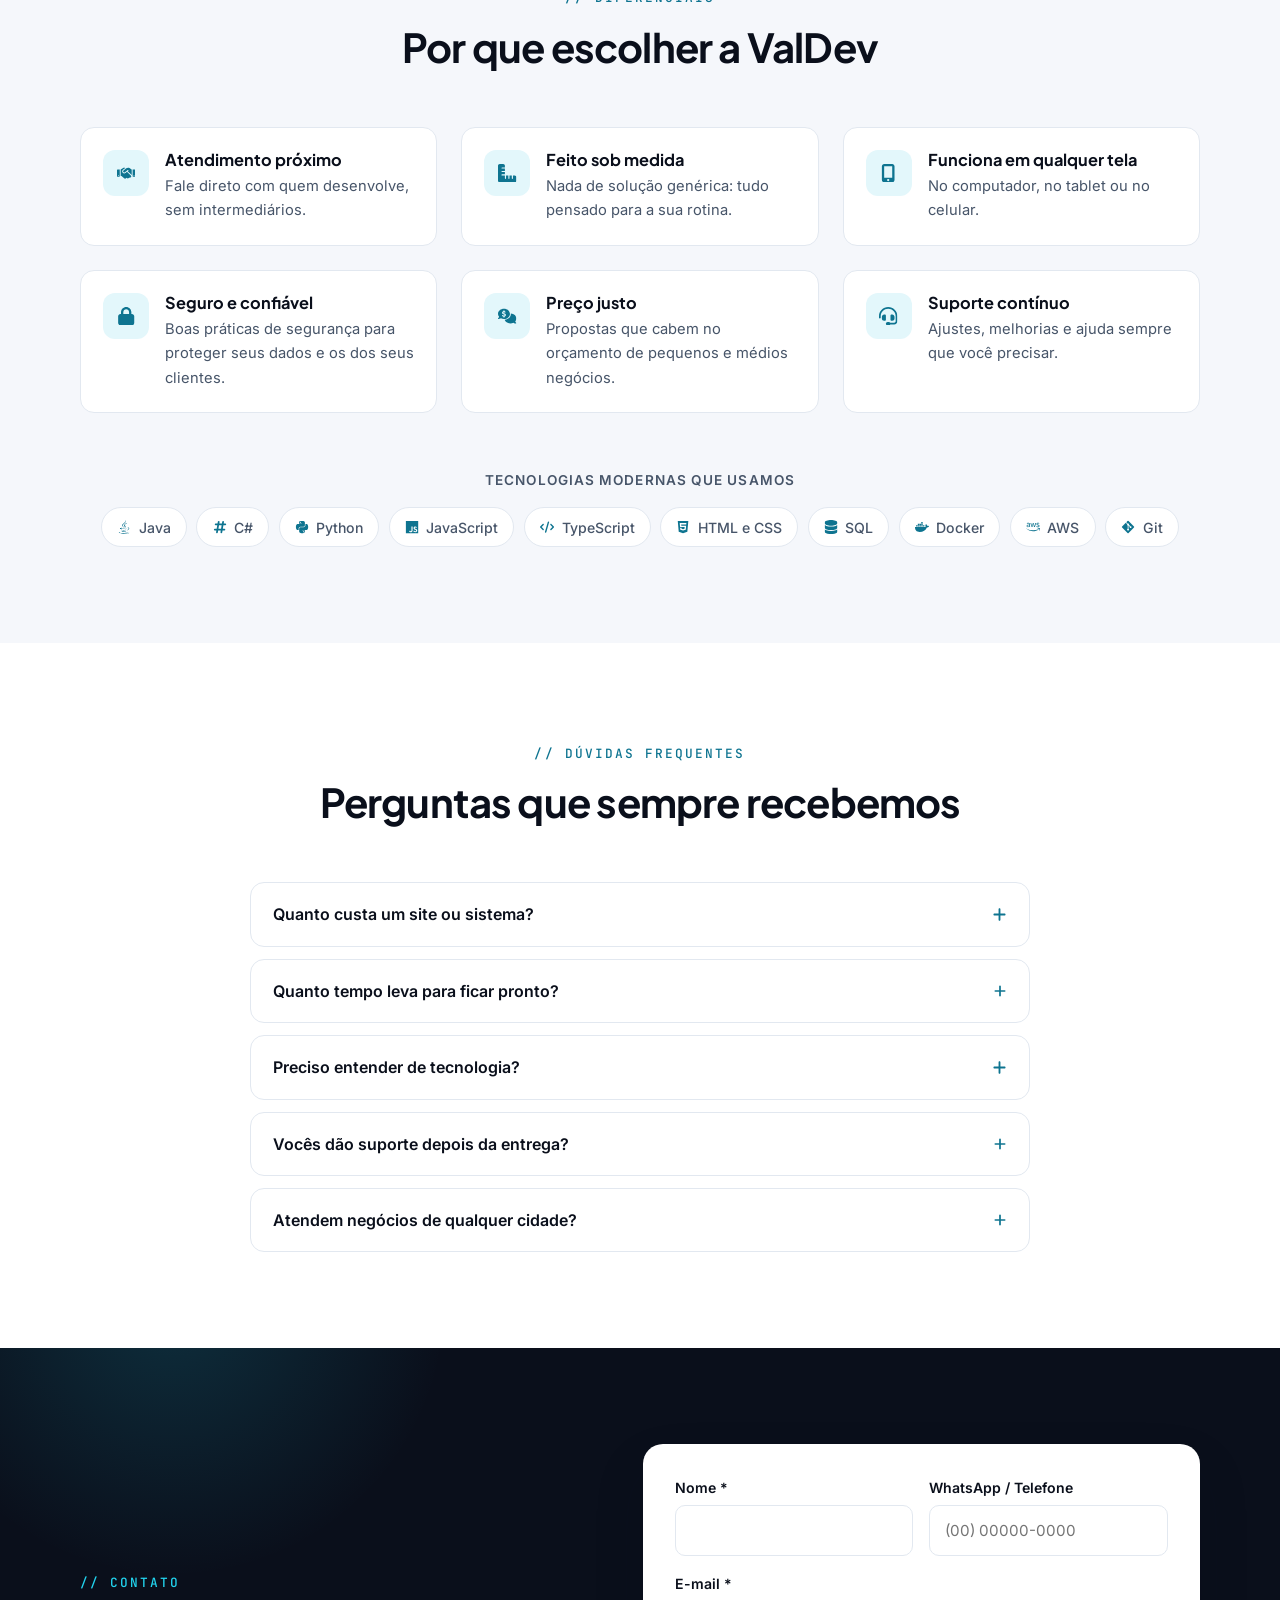
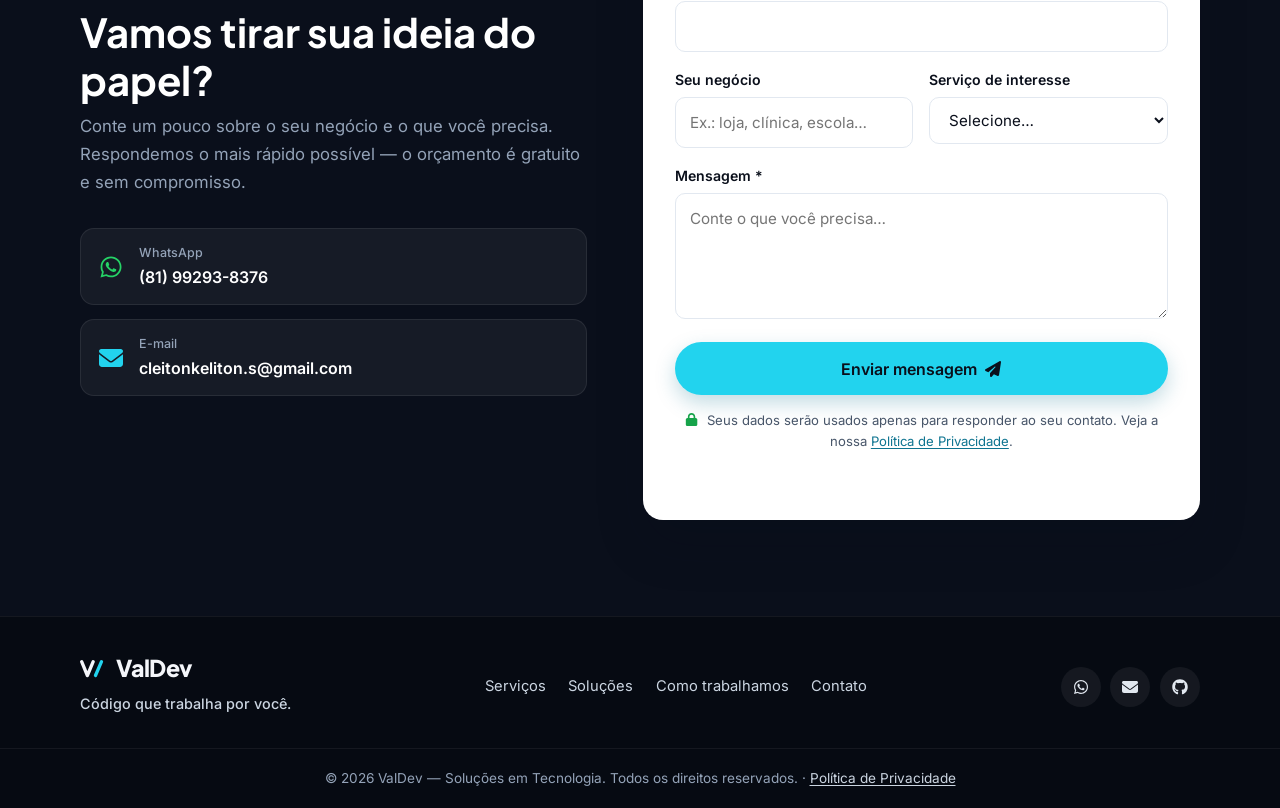
==== commit 2af07de9: "Nome da marca como ValDev na logo e novo título principal - Logo: símbolo V/ + "ValDev" (cabeçalho, " ====
--- a/index.html
+++ b/index.html
@@ -20,7 +20,7 @@
   <meta property="og:image:type" content="image/png">
   <meta property="og:image:width" content="1200">
   <meta property="og:image:height" content="630">
-  <meta property="og:image:alt" content="ValDev — Tecnologia que faz o seu negócio crescer">
+  <meta property="og:image:alt" content="ValDev — Código que trabalha por você.">
   <meta name="twitter:card" content="summary_large_image">
   <meta name="twitter:title" content="ValDev | Soluções em Tecnologia">
   <meta name="twitter:description" content="Sites, sistemas, programas e consultoria sob medida para o seu negócio.">
@@ -98,8 +98,8 @@
   <!-- Cabeçalho -->
   <header class="header" id="topo">
     <div class="container header-inner">
-      <a href="#inicio" class="logo" aria-label="valdev — página inicial">
-        <svg class="logo-symbol" viewBox="0 0 251 186" aria-hidden="true"><path class="logo-v" d="M18 18 L80 168 L143 18"/><path class="logo-slash" d="M233 18 L168 168"/></svg><span class="logo-word">valdev</span>
+      <a href="#inicio" class="logo" aria-label="ValDev — página inicial">
+        <svg class="logo-symbol" viewBox="0 0 251 186" aria-hidden="true"><path class="logo-v" d="M18 18 L80 168 L143 18"/><path class="logo-slash" d="M233 18 L168 168"/></svg><span class="logo-word">ValDev</span>
       </a>
 
       <nav class="nav" aria-label="Menu principal">
@@ -131,7 +131,7 @@
       <div class="container hero-inner">
         <div class="hero-text reveal">
           <span class="eyebrow">Soluções em tecnologia</span>
-          <h1>Tecnologia que faz o <span class="gradient-text">seu negócio crescer</span></h1>
+          <h1>Sites e automações que <span class="gradient-text">trabalham por você<span class="kern-dot">.</span></span></h1>
           <p class="lead">
             Criamos sites, sistemas e programas sob medida e ajudamos você a escolher
             as melhores ferramentas para o seu negócio.
@@ -519,8 +519,8 @@
   <footer class="footer">
     <div class="container footer-inner">
       <div class="footer-brand">
-        <a href="#inicio" class="logo" aria-label="valdev — voltar ao início">
-        <svg class="logo-symbol" viewBox="0 0 251 186" aria-hidden="true"><path class="logo-v" d="M18 18 L80 168 L143 18"/><path class="logo-slash" d="M233 18 L168 168"/></svg><span class="logo-word">valdev</span>
+        <a href="#inicio" class="logo" aria-label="ValDev — voltar ao início">
+        <svg class="logo-symbol" viewBox="0 0 251 186" aria-hidden="true"><path class="logo-v" d="M18 18 L80 168 L143 18"/><path class="logo-slash" d="M233 18 L168 168"/></svg><span class="logo-word">ValDev</span>
       </a>
         <p class="footer-slogan">Código que trabalha por você.</p>
       </div>
@@ -536,7 +536,7 @@
         <a href="https://github.com/valdev-tech" target="_blank" rel="noopener noreferrer" aria-label="GitHub"><svg class="icon" aria-hidden="true"><use href="#i-github"></use></svg></a>
       </div>
     </div>
-    <p class="copyright">© <span id="ano">2026</span> valdev — Soluções em Tecnologia. Todos os direitos reservados. · <a href="privacidade.html">Política de Privacidade</a></p>
+    <p class="copyright">© <span id="ano">2026</span> ValDev — Soluções em Tecnologia. Todos os direitos reservados. · <a href="privacidade.html">Política de Privacidade</a></p>
   </footer>
 
   <!-- Voltar ao topo -->
--- a/style.css
+++ b/style.css
@@ -969,3 +969,6 @@
 .not-found h1 { font-size: clamp(1.6rem, 4vw, 2.2rem); }
 .not-found p { color: var(--text-muted); max-width: 480px; margin-left: auto; margin-right: auto; }
 .not-found-actions { display: flex; flex-wrap: wrap; justify-content: center; gap: 0.8rem; margin-top: 1.8rem; }
+
+/* Aproxima o ponto final do "ê" nos títulos (ajuste de espaçamento da fonte) */
+.kern-dot { margin-left: -0.06em; }
